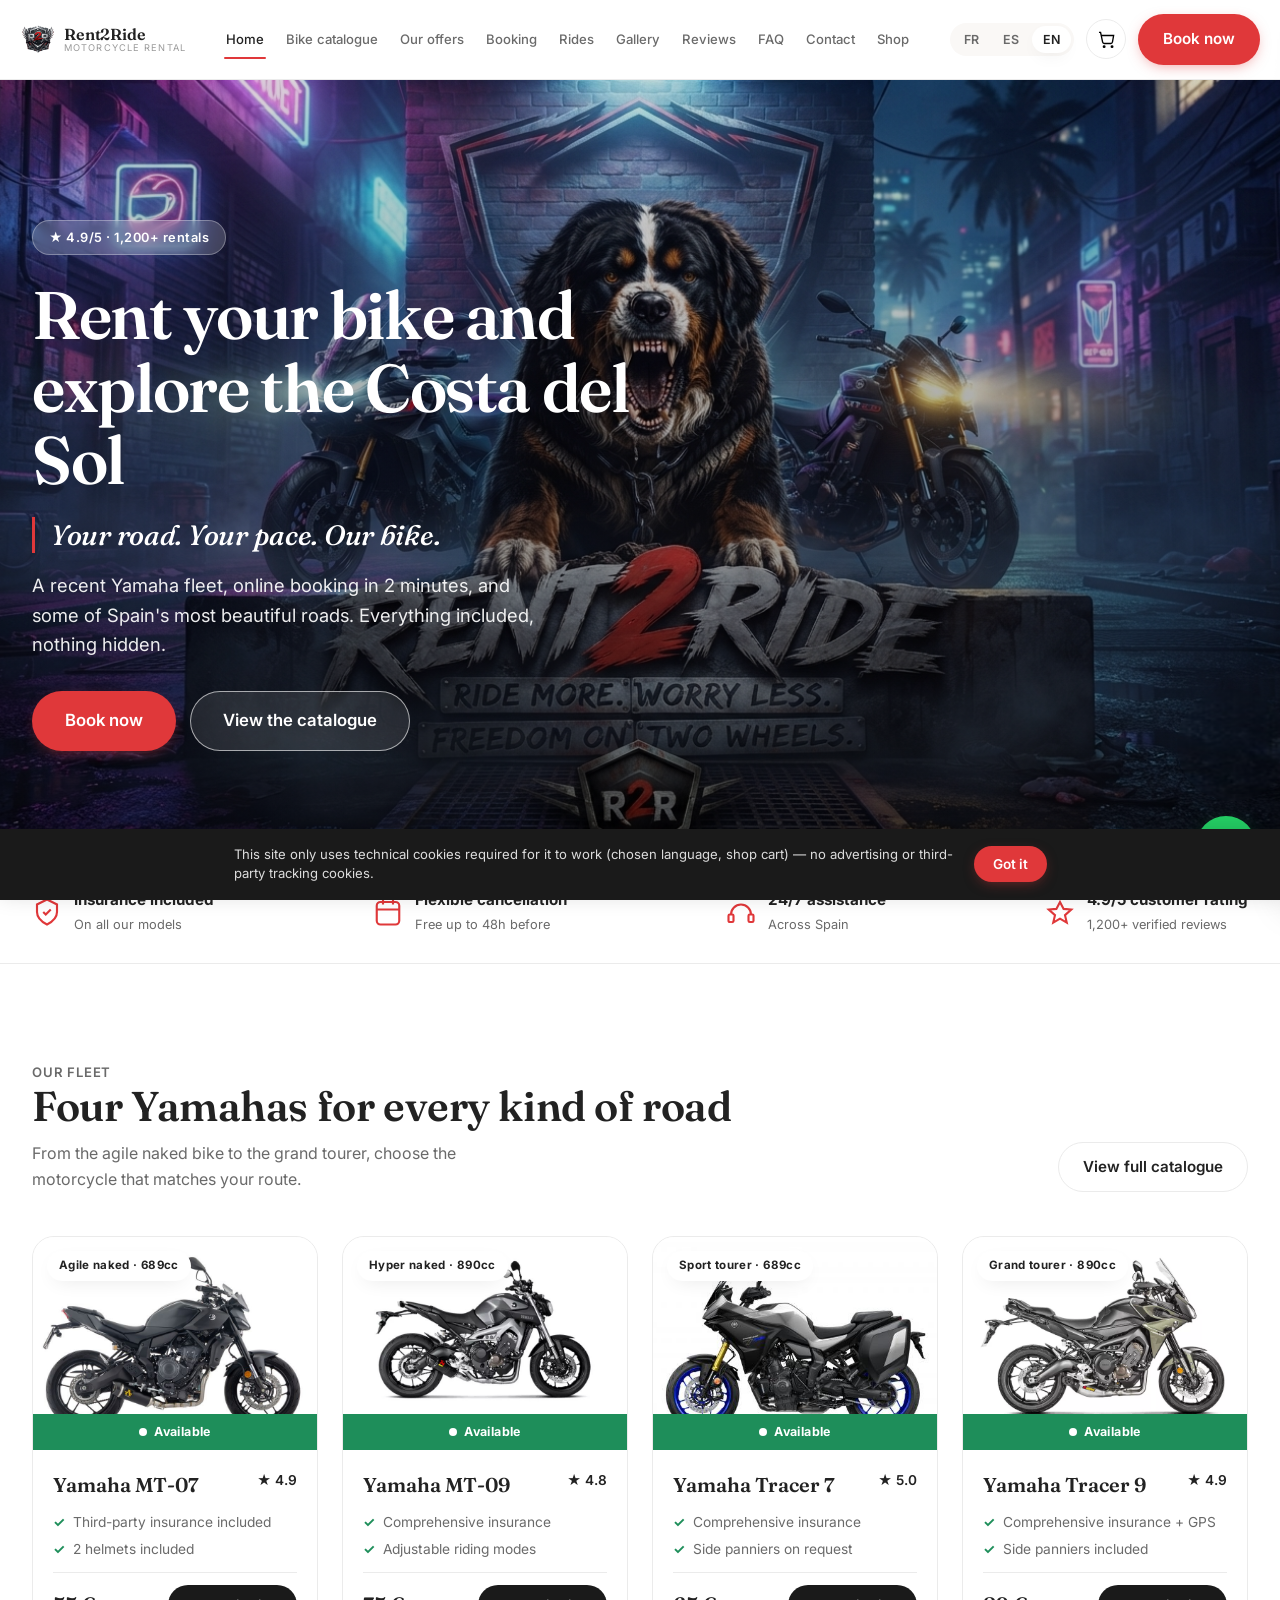
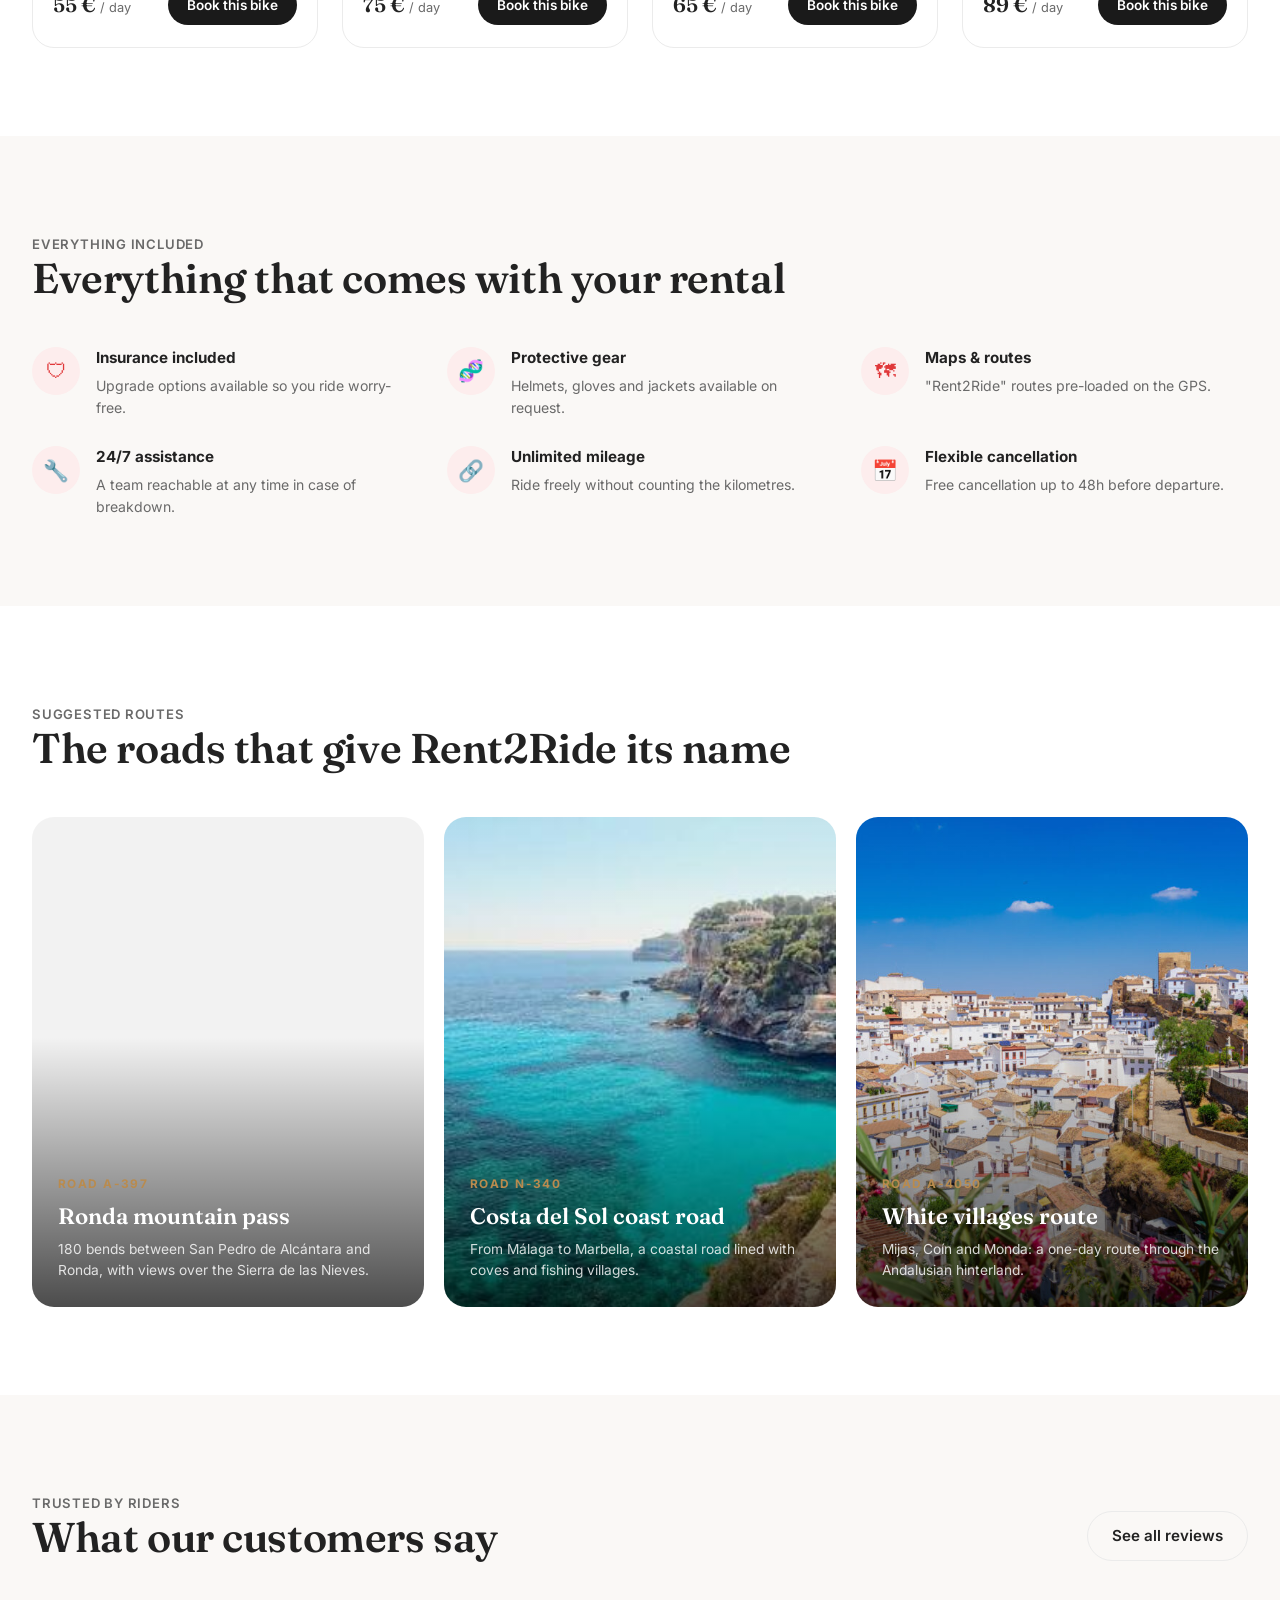
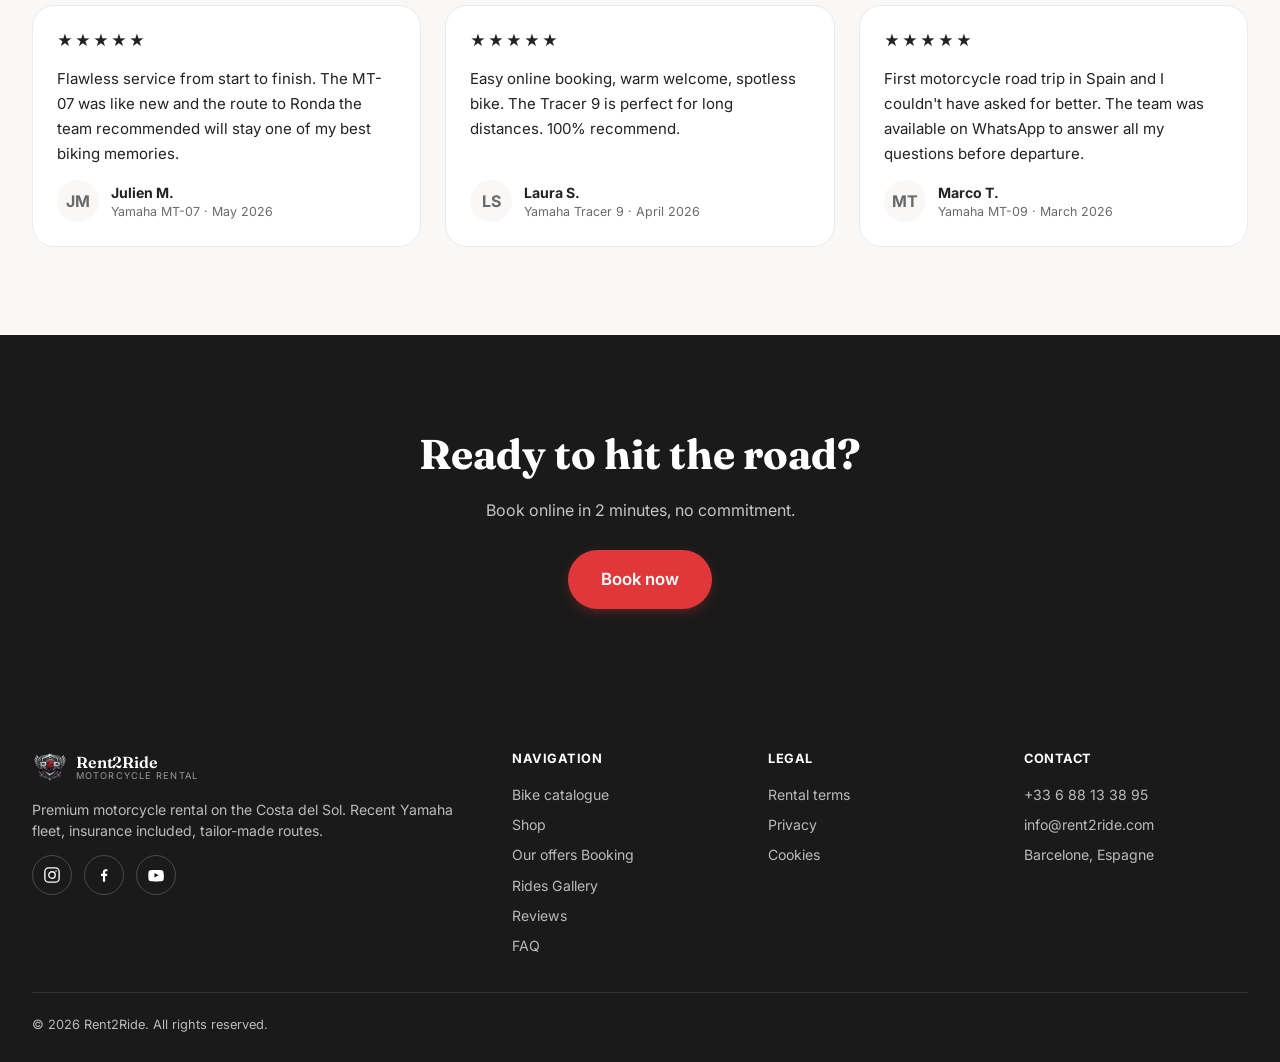
==== index.html @ b824c8f9 "maj" ====
<!DOCTYPE html>
<html lang="fr">
<head>
<meta charset="UTF-8">
<meta name="viewport" content="width=device-width, initial-scale=1.0">
<title data-i18n="title_home">Rent2Ride — Location de motos Costa del Sol</title>
<meta name="description" content="Location de motos premium sur la Costa del Sol. Yamaha MT-07, MT-09, Tracer 7, Tracer 9. Réservation en ligne, assurance incluse, assistance 24/7.">
<link rel="canonical" href="https://motion3d95.github.io/Rent2Ride/">
<meta property="og:title" content="Rent2Ride — Location de motos Costa del Sol">
<meta property="og:description" content="Location de motos premium sur la Costa del Sol. Yamaha MT-07, MT-09, Tracer 7, Tracer 9. Réservation en ligne, assurance incluse, assistance 24/7.">
<meta property="og:type" content="website">
<meta property="og:url" content="https://motion3d95.github.io/Rent2Ride/">
<meta property="og:image" content="https://motion3d95.github.io/Rent2Ride/images/route-coast.jpg">
<meta property="og:locale" content="fr_FR">
<meta name="twitter:card" content="summary_large_image">
<meta name="twitter:title" content="Rent2Ride — Location de motos Costa del Sol">
<meta name="twitter:description" content="Location de motos premium sur la Costa del Sol. Yamaha MT-07, MT-09, Tracer 7, Tracer 9. Réservation en ligne, assurance incluse, assistance 24/7.">
<meta name="twitter:image" content="https://motion3d95.github.io/Rent2Ride/images/route-coast.jpg">
<link rel="icon" type="image/png" href="./favicon.png">
<link rel="preconnect" href="https://fonts.googleapis.com">
<link rel="preconnect" href="https://fonts.gstatic.com" crossorigin>
<link href="https://fonts.googleapis.com/css2?family=Fraunces:ital,opsz,wght@0,9..144,400;0,9..144,600;1,9..144,500&family=Inter:wght@400;500;600;700&display=swap" rel="stylesheet">
<link rel="stylesheet" href="./css/base.css">
<link rel="stylesheet" href="./css/components.css">
<script type="application/ld+json">
{
  "@context": "https://schema.org",
  "@type": "MotorcycleRental",
  "name": "Rent2Ride",
  "description": "Location de motos premium sur la Costa del Sol. Yamaha MT-07, MT-09, Tracer 7, Tracer 9. Assurance incluse, kilométrage illimité, assistance 24/7.",
  "url": "https://motion3d95.github.io/Rent2Ride/",
  "telephone": "+33688133895",
  "email": "info@rent2ride.com",
  "address": {
    "@type": "PostalAddress",
    "addressLocality": "Barcelone",
    "addressCountry": "ES"
  },
  "priceRange": "89€ - 949€",
  "openingHours": "Mo-Su 09:00-19:00"
}
</script>
</head>
<body>

<!-- ================= HEADER ================= -->
<header class="site-header">
  <nav class="nav">
    <a href="index.html" class="logo">
      <span class="logo-mark"><img src="./images/logo-header.png" alt="Rent2Ride logo"></span>
      <span class="logo-text">
        <strong>Rent2Ride</strong>
        <span>Motorcycle Rental</span>
      </span>
    </a>
    <button class="burger" aria-label="Menu" aria-expanded="false">&#9776;</button>
    <div class="nav-links">
      <a href="index.html" class="active" data-i18n="nav_home">Accueil</a>
      <a href="catalogue.html" data-i18n="nav_fleet">Catalogue motos</a>
      <a href="offres.html" data-i18n="nav_packs">Nos offres</a>
      <a href="reservation.html" data-i18n="nav_booking">Réservation</a>
      <a href="balades.html" data-i18n="nav_rides">Balades</a>
      <a href="galerie.html" data-i18n="nav_gallery">Galerie</a>
      <a href="avis.html" data-i18n="nav_reviews">Avis clients</a>
      <a href="faq.html" data-i18n="nav_faq">FAQ</a>
      <a href="contact.html" data-i18n="nav_contact">Contact</a>
      <a href="boutique.html" data-i18n="nav_shop">Boutique</a>
      <a href="reservation.html#booking" class="btn btn-primary nav-cta" data-i18n="nav_book">Réserver</a>
    </div>
    <div class="nav-right">
      <div class="lang-switch">
        <button data-lang="fr">FR</button>
        <button data-lang="es">ES</button>
        <button data-lang="en">EN</button>
      </div>
      <button class="cart-toggle" aria-label="Panier" title="Panier">
        <svg viewBox="0 0 24 24" fill="none" stroke="currentColor" stroke-width="1.7"><circle cx="9" cy="21" r="1"/><circle cx="19" cy="21" r="1"/><path d="M2.5 3h2l2.6 12.4a2 2 0 0 0 2 1.6h8.4a2 2 0 0 0 2-1.6L21 7H6"/></svg>
        <span class="cart-badge">0</span>
      </button>
      <a href="reservation.html#booking" class="btn btn-primary" data-i18n="nav_book">Réserver</a>
    </div>
  </nav>
</header>

<!-- ================= HERO ================= -->
<!-- ================= HERO avec vidéo de fond ================= -->
<!-- VIDEO SLOT : uploadez votre fichier vidéo sur GitHub dans images/
     et renommez-le exactement : hero-video.mp4
     Format recommandé : MP4 (H.264), 1920x1080, durée 15-60s
     La vidéo tourne en boucle, sans son, automatiquement.
     Si la vidéo ne charge pas, la photo hero.jpg s'affiche à la place. -->
<section class="hero hero-video-section">
  <!-- Vidéo de fond -->
  <video class="hero-video-bg" autoplay muted loop playsinline poster="./images/hero.jpg">
    <source src="./images/hero-video.mp4" type="video/mp4">
    <!-- Fallback si le navigateur ne supporte pas la vidéo -->
  </video>
  <!-- Overlay sombre pour lisibilité du texte -->
  <div class="hero-video-overlay"></div>
  <!-- Contenu texte -->
  <div class="hero-content">
    <span class="hero-badge-pill" data-i18n="hero_pill">★ 4.9/5 · 1,200+ rentals</span>
    <h1 data-i18n="hero_title">Louez votre moto et explorez la Costa del Sol</h1>
    <p class="hero-slogan" data-i18n="hero_slogan">Votre route. Votre rythme. Notre moto.</p>
    <p data-i18n="hero_sub">Une flotte Yamaha récente, une réservation en ligne en 2 minutes, et des routes parmi les plus belles d'Espagne.</p>
    <div class="hero-ctas">
      <a href="reservation.html#booking" class="btn btn-primary btn-lg" data-i18n="hero_cta_book">Réserver maintenant</a>
      <a href="catalogue.html" class="btn btn-outline btn-lg" data-i18n="hero_cta_fleet">Voir le catalogue</a>
    </div>
  </div>
</section>

<!-- ================= TRUST STRIP ================= -->
<section class="trust-strip">
  <div class="container trust-grid">
    <div class="trust-item">
      <svg class="ico" viewBox="0 0 24 24" fill="none" stroke="currentColor" stroke-width="1.7"><path d="M12 2l8 4v6c0 5-4 8-8 10-4-2-8-5-8-10V6l8-4z"/><path d="M9 12l2 2 4-4"/></svg>
      <div><strong data-i18n="trust1_t">Assurance incluse</strong><span data-i18n="trust1_s">Sur tous nos modèles</span></div>
    </div>
    <div class="trust-item">
      <svg class="ico" viewBox="0 0 24 24" fill="none" stroke="currentColor" stroke-width="1.7"><rect x="3" y="4" width="18" height="18" rx="3"/><path d="M3 10h18M8 2v4M16 2v4"/></svg>
      <div><strong data-i18n="trust2_t">Annulation flexible</strong><span data-i18n="trust2_s">Gratuite jusqu'à 48h avant</span></div>
    </div>
    <div class="trust-item">
      <svg class="ico" viewBox="0 0 24 24" fill="none" stroke="currentColor" stroke-width="1.7"><path d="M4 14a8 8 0 0 1 16 0"/><rect x="2" y="14" width="4" height="6" rx="1"/><rect x="18" y="14" width="4" height="6" rx="1"/></svg>
      <div><strong data-i18n="trust3_t">Assistance 24/7</strong><span data-i18n="trust3_s">Sur toute l'Espagne</span></div>
    </div>
    <div class="trust-item">
      <svg class="ico" viewBox="0 0 24 24" fill="none" stroke="currentColor" stroke-width="1.7"><path d="M12 17.3l-5.4 3.2 1.4-6L3 10l6.1-.5L12 4l2.9 5.5 6.1.5-5 4.5 1.4 6z"/></svg>
      <div><strong data-i18n="trust4_t">Note clients 4,9/5</strong><span data-i18n="trust4_s">+1200 avis vérifiés</span></div>
    </div>
  </div>
</section>

<!-- ================= FLEET PREVIEW ================= -->
<section class="section">
  <div class="container">
    <div class="section-head">
      <div>
        <p class="eyebrow" data-i18n="fleet_eyebrow">NOTRE FLOTTE</p>
        <h2 data-i18n="fleet_title">Quatre Yamaha pour chaque type de route</h2>
        <p data-i18n="fleet_sub">De la naked agile à la routière grand tourisme, choisissez la moto adaptée à votre itinéraire.</p>
      </div>
      <a href="catalogue.html" class="btn btn-ghost" data-i18n="view_all_fleet">Voir tout le catalogue</a>
    </div>

    <div class="fleet-grid">

      <article class="bike-card" data-model="mt07">
        <div class="bike-photo" style="--bike-img:url('../images/mt07.jpg')">
          <span class="bike-badge" data-i18n="bike_mt07_tag">Naked agile · 689 cc</span>
          <span class="bike-availability is-available"></span>
        </div>
        <div class="bike-body">
          <div class="bike-top-row">
            <div><h3 class="bike-name" data-i18n="bike_mt07_name">Yamaha MT-07</h3></div>
            <span class="bike-rating"><span class="star">★</span> 4.9</span>
          </div>
          <ul class="bike-features">
            <li data-i18n="bike_mt07_f1">Assurance au tiers incluse</li>
            <li data-i18n="bike_mt07_f2">Casques (2) inclus</li>
          </ul>
          <div class="bike-price-row">
            <span class="bike-price">55 € <small data-i18n="per_day">/ jour</small></span>
            <a href="reservation.html?model=mt07#booking" class="btn btn-dark btn-sm" data-i18n="bike_cta">Réserver</a>
          </div>
        </div>
      </article>

      <article class="bike-card" data-model="mt09">
        <div class="bike-photo" style="--bike-img:url('../images/mt09.jpg')">
          <span class="bike-badge" data-i18n="bike_mt09_tag">Hyper naked · 890 cc</span>
          <span class="bike-availability is-available"></span>
        </div>
        <div class="bike-body">
          <div class="bike-top-row">
            <div><h3 class="bike-name" data-i18n="bike_mt09_name">Yamaha MT-09</h3></div>
            <span class="bike-rating"><span class="star">★</span> 4.8</span>
          </div>
          <ul class="bike-features">
            <li data-i18n="bike_mt09_f1">Assurance tous risques</li>
            <li data-i18n="bike_mt09_f2">Modes de conduite réglables</li>
          </ul>
          <div class="bike-price-row">
            <span class="bike-price">75 € <small data-i18n="per_day">/ jour</small></span>
            <a href="reservation.html?model=mt09#booking" class="btn btn-dark btn-sm" data-i18n="bike_cta">Réserver</a>
          </div>
        </div>
      </article>

      <article class="bike-card" data-model="tracer7">
        <div class="bike-photo" style="--bike-img:url('../images/tracer7.jpg')">
          <span class="bike-badge" data-i18n="bike_tracer7_tag">Routière sport · 689 cc</span>
          <span class="bike-availability is-available"></span>
        </div>
        <div class="bike-body">
          <div class="bike-top-row">
            <div><h3 class="bike-name" data-i18n="bike_tracer7_name">Yamaha Tracer 7</h3></div>
            <span class="bike-rating"><span class="star">★</span> 5.0</span>
          </div>
          <ul class="bike-features">
            <li data-i18n="bike_tracer7_f1">Assurance tous risques</li>
            <li data-i18n="bike_tracer7_f2">Valises latérales sur demande</li>
          </ul>
          <div class="bike-price-row">
            <span class="bike-price">65 € <small data-i18n="per_day">/ jour</small></span>
            <a href="reservation.html?model=tracer7#booking" class="btn btn-dark btn-sm" data-i18n="bike_cta">Réserver</a>
          </div>
        </div>
      </article>

      <article class="bike-card" data-model="tracer9">
        <div class="bike-photo" style="--bike-img:url('../images/tracer9.jpg')">
          <span class="bike-badge" data-i18n="bike_tracer9_tag">Grand tourisme · 890 cc</span>
          <span class="bike-availability is-unavailable"></span>
        </div>
        <div class="bike-body">
          <div class="bike-top-row">
            <div><h3 class="bike-name" data-i18n="bike_tracer9_name">Yamaha Tracer 9</h3></div>
            <span class="bike-rating"><span class="star">★</span> 4.9</span>
          </div>
          <ul class="bike-features">
            <li data-i18n="bike_tracer9_f1">Assurance tous risques + GPS</li>
            <li data-i18n="bike_tracer9_f2">Valises latérales incluses</li>
          </ul>
          <div class="bike-price-row">
            <span class="bike-price">89 € <small data-i18n="per_day">/ jour</small></span>
            <a href="reservation.html?model=tracer9#booking" class="btn btn-dark btn-sm" data-i18n="bike_cta">Réserver</a>
          </div>
        </div>
      </article>

    </div>
  </div>
</section>

<!-- ================= INCLUDED ================= -->
<section class="section section--cream">
  <div class="container">
    <div class="section-head">
      <div>
        <p class="eyebrow" data-i18n="included_eyebrow">TOUT EST INCLUS</p>
        <h2 data-i18n="included_title">Tout ce qui vient avec votre location</h2>
      </div>
    </div>
    <div class="included-grid">
      <div class="included-item">
        <div class="included-icon">&#128737;</div>
        <div><h4 data-i18n="inc1_t">Assurance incluse</h4><p data-i18n="inc1_p">Options d'extension disponibles.</p></div>
      </div>
      <div class="included-item">
        <div class="included-icon">&#129516;</div>
        <div><h4 data-i18n="inc2_t">Équipement de protection</h4><p data-i18n="inc2_p">Casques, gants et vestes.</p></div>
      </div>
      <div class="included-item">
        <div class="included-icon">&#128506;</div>
        <div><h4 data-i18n="inc3_t">Cartes et itinéraires</h4><p data-i18n="inc3_p">Itinéraires intégrés au GPS.</p></div>
      </div>
      <div class="included-item">
        <div class="included-icon">&#128295;</div>
        <div><h4 data-i18n="inc4_t">Assistance 24/7</h4><p data-i18n="inc4_p">Équipe joignable à tout moment.</p></div>
      </div>
      <div class="included-item">
        <div class="included-icon">&#128279;</div>
        <div><h4 data-i18n="inc5_t">Kilométrage illimité</h4><p data-i18n="inc5_p">Roulez sans compter.</p></div>
      </div>
      <div class="included-item">
        <div class="included-icon">&#128197;</div>
        <div><h4 data-i18n="inc6_t">Annulation flexible</h4><p data-i18n="inc6_p">Jusqu'à 48h avant le départ.</p></div>
      </div>
    </div>
  </div>
</section>

<!-- ================= ROUTES ================= -->
<section class="section">
  <div class="container">
    <div class="section-head">
      <div>
        <p class="eyebrow" data-i18n="routes_eyebrow">ITINÉRAIRES SUGGÉRÉS</p>
        <h2 data-i18n="routes_title">Les routes qui donnent leur nom à Rent2Ride</h2>
      </div>
    </div>
    <div class="routes-band">
      <div class="route-card" style="--route-img:url('../images/route-ronda.jpg')">
        <p class="km" data-i18n="route1_km">ROUTE A-397</p>
        <h3 data-i18n="route1_t">Col de la Ronda</h3>
        <p data-i18n="route1_p">180 virages entre San Pedro de Alcántara et Ronda.</p>
      </div>
      <div class="route-card" style="--route-img:url('../images/route-coast.jpg')">
        <p class="km" data-i18n="route2_km">ROUTE N-340</p>
        <h3 data-i18n="route2_t">Corniche de la Costa del Sol</h3>
        <p data-i18n="route2_p">De Malaga à Marbella, une route côtière.</p>
      </div>
      <div class="route-card" style="--route-img:url('../images/route-villages.jpg')">
        <p class="km" data-i18n="route3_km">ROUTE A-4050</p>
        <h3 data-i18n="route3_t">Villages blancs</h3>
        <p data-i18n="route3_p">Mijas, Coín et Monda en une journée.</p>
      </div>
    </div>
  </div>
</section>

<!-- ================= REVIEWS PREVIEW ================= -->
<section class="section section--cream">
  <div class="container">
    <div class="section-head">
      <div>
        <p class="eyebrow" data-i18n="reviews_eyebrow">ILS NOUS FONT CONFIANCE</p>
        <h2 data-i18n="reviews_title">Ce que disent nos clients</h2>
      </div>
      <a href="avis.html" class="btn btn-ghost" data-i18n="reviews_cta">Voir tous les avis</a>
    </div>
    <div class="reviews-grid">
      <div class="review-card">
        <div class="review-stars">★★★★★</div>
        <p class="review-text" data-i18n="review1_text">Service impeccable du début à la fin.</p>
        <div class="review-author">
          <div class="review-avatar">JM</div>
          <div>
            <div class="review-name" data-i18n="review1_name">Julien M.</div>
            <div class="review-meta" data-i18n="review1_meta">Yamaha MT-07 · Mai 2026</div>
          </div>
        </div>
      </div>
      <div class="review-card">
        <div class="review-stars">★★★★★</div>
        <p class="review-text" data-i18n="review2_text">Réservation simple en ligne, accueil chaleureux.</p>
        <div class="review-author">
          <div class="review-avatar">LS</div>
          <div>
            <div class="review-name" data-i18n="review2_name">Laura S.</div>
            <div class="review-meta" data-i18n="review2_meta">Yamaha Tracer 9 · Avril 2026</div>
          </div>
        </div>
      </div>
      <div class="review-card">
        <div class="review-stars">★★★★★</div>
        <p class="review-text" data-i18n="review3_text">Premier road trip à moto en Espagne, parfait.</p>
        <div class="review-author">
          <div class="review-avatar">MT</div>
          <div>
            <div class="review-name" data-i18n="review3_name">Marco T.</div>
            <div class="review-meta" data-i18n="review3_meta">Yamaha MT-09 · Mars 2026</div>
          </div>
        </div>
      </div>
    </div>
  </div>
</section>

<!-- ================= CTA BAND ================= -->
<section class="section section--dark text-center">
  <div class="container-narrow">
    <h2 style="font-family:var(--f-display); font-size:clamp(1.8rem,4vw,2.6rem); margin:0 0 12px;" data-i18n="cta_band_title">Prêt à prendre la route ?</h2>
    <p style="color:rgba(255,255,255,.75); margin:0 0 28px;" data-i18n="cta_band_sub">Réservez en ligne en 2 minutes, sans engagement.</p>
    <a href="reservation.html#booking" class="btn btn-primary btn-lg" data-i18n="cta_band_btn">Réserver maintenant</a>
  </div>
</section>

<!-- ================= FOOTER ================= -->
<footer class="site-footer">
  <div class="container">
    <div class="footer-grid">
      <div>
        <div class="logo" style="margin-bottom:14px;">
          <span class="logo-mark"><img src="./images/logo-header.png" alt="Rent2Ride logo"></span>
          <span class="logo-text"><strong style="color:#fff;">Rent2Ride</strong><span>Motorcycle Rental</span></span>
        </div>
        <p data-i18n="footer_about">Location de motos premium sur la Costa del Sol.</p>
        <div class="social-row">
          <a href="#" aria-label="Instagram" class="social-icon">
            <svg viewBox="0 0 24 24" fill="none" stroke="currentColor" stroke-width="1.8"><rect x="2.5" y="2.5" width="19" height="19" rx="5"/><circle cx="12" cy="12" r="4.3"/><circle cx="17.4" cy="6.6" r="1.1" fill="currentColor" stroke="none"/></svg>
          </a>
          <a href="#" aria-label="Facebook" class="social-icon">
            <svg viewBox="0 0 24 24" fill="currentColor"><path d="M13.5 21v-7.6h2.55l.38-2.96h-2.93V8.56c0-.86.24-1.44 1.47-1.44h1.57V4.47C16.2 4.4 15.3 4.32 14.25 4.32c-2.2 0-3.7 1.34-3.7 3.8v2.32H8v2.96h2.55V21h2.95Z"/></svg>
          </a>
          <a href="#" aria-label="YouTube" class="social-icon">
            <svg viewBox="0 0 24 24" fill="currentColor"><path d="M22 8.6s-.2-1.5-.83-2.15c-.8-.85-1.68-.85-2.1-.9C16.1 5.3 12 5.3 12 5.3h-.02s-4.1 0-7.07.25c-.42.05-1.3.05-2.1.9C2.2 7.1 2 8.6 2 8.6S1.8 10.36 1.8 12.13v1.65C1.8 15.55 2 17.3 2 17.3s.2 1.5.83 2.15c.8.85 1.85.82 2.32.91 1.68.16 7.15.25 7.15.25s4.1-.01 7.07-.26c.42-.05 1.3-.05 2.1-.9.63-.65.83-2.15.83-2.15s.2-1.76.2-3.52v-1.65C22 10.36 22 8.6 22 8.6ZM9.95 15.3V9.4l5.6 2.96-5.6 2.94Z"/></svg>
          </a>
        </div>
      </div>
      <div>
        <h5 data-i18n="footer_nav_h">Navigation</h5>
        <ul>
          <li><a href="catalogue.html" data-i18n="nav_fleet">Catalogue motos</a></li>
          <li><a href="boutique.html" data-i18n="nav_shop">Boutique</a></li>
          <li><a href="offres.html" data-i18n="nav_packs">Nos offres</a>
      <a href="reservation.html" data-i18n="nav_booking">Réservation</a></li>
          <li><a href="balades.html" data-i18n="nav_rides">Balades</a>
      <a href="galerie.html" data-i18n="nav_gallery">Galerie</a></li>
          <li><a href="avis.html" data-i18n="nav_reviews">Avis clients</a></li>
          <li><a href="faq.html" data-i18n="nav_faq">FAQ</a></li>
        </ul>
      </div>
      <div>
        <h5 data-i18n="footer_legal_h">Informations légales</h5>
        <ul>
          <li><a href="conditions.html" data-i18n="footer_legal_terms">Conditions de location</a></li>
          <li><a href="confidentialite.html" data-i18n="footer_legal_privacy">Confidentialité</a></li>
          <li><a href="confidentialite.html#cookies" data-i18n="footer_legal_cookies">Cookies</a></li>
        </ul>
      </div>
      <div>
        <h5 data-i18n="footer_contact_h">Contact</h5>
        <ul>
          <li>+33 6 88 13 38 95</li>
          <li>info@rent2ride.com</li>
          <li>Barcelone, Espagne</li>
        </ul>
      </div>
    </div>
    <div class="footer-bottom">
      <span>&copy; 2026 Rent2Ride. <span data-i18n="footer_rights">Tous droits réservés.</span></span>
    </div>
  </div>
</footer>

<!-- ================= WHATSAPP WIDGET ================= -->
<div class="whatsapp-fab">
  <div class="whatsapp-panel" id="whatsappPanel">
    <div class="whatsapp-panel-head">
      <div class="avatar"><img src="./images/logo-header.png" alt=""></div>
      <div>
        <strong data-i18n="wa_name">Rent2Ride</strong>
        <span data-i18n="wa_status">Répond généralement en quelques minutes</span>
      </div>
    </div>
    <div class="whatsapp-panel-body">
      <div class="whatsapp-msg" data-i18n="wa_message">👋 Bonjour ! Une question ?</div>
    </div>
    <div class="whatsapp-panel-foot">
      <a id="whatsappLink" href="#" target="_blank" rel="noopener" class="btn btn-block" style="background:#25D366; color:#fff;" data-i18n="wa_cta">Démarrer la discussion</a>
    </div>
  </div>
  <button class="whatsapp-bubble" id="whatsappBubble" aria-label="WhatsApp">
    <svg viewBox="0 0 24 24" fill="currentColor"><path d="M12.04 2C6.58 2 2.13 6.45 2.13 11.91c0 1.75.46 3.39 1.26 4.81L2 22l5.42-1.36c1.36.74 2.92 1.16 4.621.16h.01c5.46 0 9.91-4.45 9.91-9.91C21.96 6.45 17.5 2 12.04 2zm0 18.06h-.01c-1.5 0-2.97-.4-4.25-1.16l-.3-.18-3.16.79.84-3.08-.2-.32a8.07 8.07 0 0 1-1.24-4.3c0-4.49 3.65-8.14 8.14-8.14 2.17 0 4.21.85 5.75 2.39a8.07 8.07 0 0 1 2.38 5.75c0 4.49-3.65 8.14-8.14 8.14zm4.47-6.1c-.25-.12-1.45-.72-1.68-.8-.22-.08-.39-.12-.55.12-.16.25-.63.8-.77.96-.14.16-.28.18-.53.06-.25-.12-1.05-.39-2-1.23-.74-.66-1.24-1.47-1.39-1.72-.14-.25-.02-.38.11-.51.11-.11.25-.28.37-.42.12-.14.16-.25.25-.41.08-.16.04-.31-.02-.43-.06-.12-.55-1.32-.75-1.81-.2-.48-.4-.41-.55-.42h-.47c-.16 0-.43.06-.65.31-.22.25-.86.84-.86 2.04 0 1.2.88 2.37 1 2.53.12.16 1.73 2.64 4.19 3.7.58.25 1.04.4 1.4.51.59.19 1.12.16 1.55.1.47-.07 1.45-.59 1.65-1.16.2-.57.2-1.06.14-1.16-.06-.1-.22-.16-.47-.28z"/></svg>
  </button>
</div>


<!-- ================= CART OVERLAY + DRAWER ================= -->
<div class="cart-overlay" id="cartOverlay"></div>
<aside class="cart-drawer" id="cartDrawer">

  <div class="cart-view" id="cartView">
    <div class="cart-drawer-head">
      <h3 data-i18n="cart_title">Votre panier</h3>
      <button class="cart-drawer-close" id="cartClose" aria-label="Fermer">&times;</button>
    </div>

    <div class="cart-empty" id="cartEmpty">
      <span style="font-size:2rem;">🛍️</span>
      <p data-i18n="cart_empty">Votre panier est vide.</p>
      <a href="boutique.html" class="btn btn-outline" data-i18n="cart_empty_cta">Voir la boutique</a>
    </div>

    <div class="cart-items" id="cartItems"></div>

    <div class="cart-drawer-footer" id="cartFooter" style="display:none;">
      <div class="cart-total-row">
        <span data-i18n="cart_subtotal">Sous-total</span>
        <span id="cartTotal">0,00 €</span>
      </div>
      <p class="cart-shipping-note" data-i18n="cart_shipping_note">Frais de livraison calculés à la confirmation.</p>
      <button class="btn btn-primary btn-block" id="cartCheckoutBtn" data-i18n="cart_checkout">Passer la commande</button>
    </div>
  </div>

  <div class="checkout-view" id="checkoutView" style="display:none;">
    <div class="cart-drawer-head">
      <h3 data-i18n="checkout_title">Finaliser la commande</h3>
      <button class="cart-drawer-close" id="cartClose2" aria-label="Fermer" onclick="closeCartDrawer()">&times;</button>
    </div>
    <div class="checkout-form">
      <p class="checkout-payment-note" data-i18n="checkout_payment_note">Le paiement en ligne sécurisé arrive bientôt. Pour l'instant, on confirme votre commande et le règlement ensemble.</p>
      <div class="checkout-error" id="checkoutError" data-i18n="checkout_required">Merci de renseigner au moins votre nom et un moyen de vous contacter (e-mail ou téléphone).</div>
      <label><span data-i18n="checkout_name">Nom complet</span>
        <input type="text" id="checkoutName" autocomplete="name" placeholder="Jean Dupont">
      </label>
      <label><span data-i18n="checkout_email">E-mail</span>
        <input type="email" id="checkoutEmail" autocomplete="email" placeholder="jean.dupont@email.com">
      </label>
      <label><span data-i18n="checkout_phone">Téléphone</span>
        <input type="tel" id="checkoutPhone" autocomplete="tel" placeholder="+33 6 12 34 56 78">
      </label>
      <label><span data-i18n="checkout_address">Adresse de livraison</span>
        <input type="text" id="checkoutAddress" autocomplete="street-address" placeholder="12 rue de la Paix, 75002 Paris">
      </label>
      <label><span data-i18n="checkout_note">Note (optionnel)</span>
        <textarea id="checkoutNote" data-i18n-placeholder="checkout_note_ph" placeholder="Précisions sur votre commande…"></textarea>
      </label>
    </div>
    <div class="checkout-actions">
      <button class="checkout-back" id="checkoutBackBtn" data-i18n="checkout_back_cart">Retour au panier</button>
      <button class="btn btn-primary btn-block" id="checkoutSendBtn" data-i18n="checkout_send_both">Envoyer ma commande</button>
    </div>
  </div>

</aside>

<!-- ================= COOKIE BANNER ================= -->
<div class="cookie-banner" id="cookieBanner" style="display:none;">
  <p data-i18n="cookie_text">Ce site utilise uniquement des cookies techniques nécessaires à son fonctionnement (langue choisie, panier boutique) — aucun cookie publicitaire ni traceur tiers. <a href="confidentialite.html#cookies">En savoir plus</a></p>
  <button id="cookieAccept" class="btn btn-primary btn-sm" data-i18n="cookie_accept">J'ai compris</button>
</div>

<script src="./js/i18n.js"></script>
<script src="./js/main.js"></script>
</body>
</html>
---- css/base.css ----
/* =========================================================
   RENT2RIDE — PREMIUM EDITION
   style.css — Part 1: Design tokens, reset, base, header
   ---------------------------------------------------------
   DESIGN TOKENS (edit these to re-theme the whole site)
   ========================================================= */
:root{
  /* Colors — Airbnb-inspired: clean white/cream base, one vivid accent */
  --c-bg:          #FFFFFF;   /* page background */
  --c-bg-cream:    #FAF8F6;   /* alternating section background */
  --c-card:        #FFFFFF;   /* card background */
  --c-border:      #EBEBEB;   /* hairline borders */
  --c-ink:         #222222;   /* primary text */
  --c-ink-soft:    #6A6A6A;   /* secondary/muted text */
  --c-ink-faint:   #9A9A9A;   /* tertiary text, placeholders */

  --c-accent:      #E0383A;   /* primary accent — vivid coral-red */
  --c-accent-dark: #C32A2C;   /* accent hover/active */
  --c-accent-soft: #FDEDED;   /* accent tint background (badges, highlights) */

  --c-gold:        #B98B4E;   /* secondary accent — used sparingly (ratings, premium badges) */
  --c-success:     #1E8E5A;   /* confirmations, included-features check */
  --c-success-soft:#E9F6EF;

  --c-dark:        #1A1A1A;   /* footer, dark sections */
  --c-dark-soft:   #2B2B2B;

  /* Type */
  --f-display: 'Fraunces', Georgia, serif;       /* headlines — warm serif, premium feel */
  --f-body:    'Inter', -apple-system, 'Segoe UI', sans-serif; /* everything else */

  /* Scale */
  --radius-sm: 8px;
  --radius-md: 14px;
  --radius-lg: 22px;
  --radius-pill: 999px;

  --shadow-card:    0 6px 20px -8px rgba(0,0,0,.12);
  --shadow-card-hover: 0 16px 40px -12px rgba(0,0,0,.18);
  --shadow-popover: 0 12px 36px -8px rgba(0,0,0,.22);

  --container: 1280px;
  --container-narrow: 920px;
}

*{ box-sizing:border-box; }
html{ scroll-behavior:smooth; max-width:100%; overflow-x:hidden; }
body{
  margin:0;
  font-family:var(--f-body);
  color:var(--c-ink);
  background:var(--c-bg);
  -webkit-font-smoothing:antialiased;
  line-height:1.5;
}
img{ max-width:100%; display:block; }
a{ color:inherit; text-decoration:none; }
button{ font-family:inherit; }
.container{ max-width:var(--container); margin:0 auto; padding:0 32px; }
.container-narrow{ max-width:var(--container-narrow); margin:0 auto; padding:0 32px; }

@media (max-width:640px){
  .container, .container-narrow{ padding:0 20px; }
}

@media (prefers-reduced-motion: reduce){
  *{ animation-duration:.001ms !important; transition-duration:.001ms !important; scroll-behavior:auto !important; }
}

:focus-visible{ outline:2px solid var(--c-accent); outline-offset:2px; border-radius:4px; }

/* =========================================================
   BUTTONS
   ========================================================= */
.btn{
  display:inline-flex; align-items:center; justify-content:center; gap:8px;
  font-family:var(--f-body); font-weight:600; font-size:.95rem;
  padding:13px 24px;
  border-radius:var(--radius-pill);
  border:1px solid transparent;
  cursor:pointer;
  transition:transform .15s ease, box-shadow .15s ease, background .2s, color .2s, border-color .2s;
  white-space:nowrap;
}
.btn:active{ transform:scale(.98); }
.btn-primary{
  background:var(--c-accent); color:#fff;
  box-shadow:0 4px 14px -4px rgba(224,56,58,.5);
}
.btn-primary:hover{ background:var(--c-accent-dark); }
.btn-outline{
  background:#fff; color:var(--c-ink); border-color:var(--c-ink);
}
.btn-outline:hover{ background:var(--c-ink); color:#fff; }
.btn-ghost{
  background:transparent; color:var(--c-ink); border-color:var(--c-border);
}
.btn-ghost:hover{ border-color:var(--c-ink); }
.btn-dark{ background:var(--c-dark); color:#fff; }
.btn-dark:hover{ background:var(--c-dark-soft); }
.btn-sm{ padding:9px 18px; font-size:.85rem; }
.btn-lg{ padding:16px 32px; font-size:1.05rem; }
.btn-block{ width:100%; }
.btn[disabled]{ opacity:.5; cursor:not-allowed; }

/* =========================================================
   HEADER / NAV
   ========================================================= */
.site-header{
  position:sticky; top:0; z-index:100;
  background:rgba(255,255,255,.92);
  backdrop-filter:blur(10px);
  border-bottom:1px solid var(--c-border);
}
.nav{
  display:flex; align-items:center; justify-content:space-between;
  padding:14px 20px;
  max-width:var(--container); margin:0 auto;
  gap:12px;
}
.logo{
  display:flex; align-items:center; gap:8px;
  white-space:nowrap; flex-shrink:0;
}
.logo-mark{
  width:36px; height:36px; border-radius:50%;
  overflow:hidden; flex-shrink:0;
  display:flex; align-items:center; justify-content:center;
}
.logo-mark img{ width:100%; height:100%; object-fit:cover; }
.logo-text{ display:flex; flex-direction:column; line-height:1.05; }
.logo-text strong{
  font-family:var(--f-display); font-size:1rem; font-weight:600; letter-spacing:-.01em;
}
.logo-text span{ font-size:.58rem; color:var(--c-ink-faint); letter-spacing:.12em; text-transform:uppercase; }

.nav-links{
  display:flex; align-items:center; gap:18px;
  font-size:.82rem; font-weight:500;
  flex-wrap:nowrap;
  flex:1; justify-content:center;
}
.nav-links a{
  position:relative; padding:6px 2px; color:var(--c-ink-soft);
  transition:color .2s;
}
.nav-links a:hover, .nav-links a.active{ color:var(--c-ink); }
.nav-links a.active::after{
  content:""; position:absolute; left:0; right:0; bottom:-4px; height:2px;
  background:var(--c-accent); border-radius:2px;
}
.nav-links .nav-cta{ display:none; }

.nav-right{ display:flex; align-items:center; gap:12px; }

.lang-switch{
  display:flex; gap:2px;
  background:var(--c-bg-cream); border-radius:var(--radius-pill); padding:3px;
}
.lang-switch button{
  background:transparent; border:0;
  color:var(--c-ink-soft); font-size:.78rem; font-weight:600;
  padding:6px 11px; border-radius:var(--radius-pill); cursor:pointer;
  transition:all .15s;
}
.lang-switch button:hover{ color:var(--c-ink); }
.lang-switch button.active{ background:#fff; color:var(--c-ink); box-shadow:var(--shadow-card); }

.burger{
  display:none; background:none; border:0; color:var(--c-ink);
  font-size:1.5rem; cursor:pointer; line-height:1;
}

@media (max-width:1100px){
  .nav-links{
    display:none;
    position:absolute; top:100%; left:0; right:0;
    background:#fff;
    flex-direction:column; align-items:flex-start;
    padding:20px 24px 28px; gap:18px;
    border-top:1px solid var(--c-border);
    box-shadow:var(--shadow-popover);
  }
  .nav-links.open{ display:flex; }
  .burger{ display:block; }
  .nav-right .btn-primary{ display:none; }
  .nav-links .nav-cta{ display:block; margin-top:6px; }
}
@media (max-width:420px){
  .nav{ padding:14px 16px; gap:8px; }
  .logo-text strong{ font-size:1rem; }
  .logo-text span{ font-size:.56rem; }
  .lang-switch button{ padding:5px 8px; font-size:.72rem; }
}

/* =========================================================
   AJUSTEMENTS MOBILE / TABLETTE — confort de lecture et de saisie
   ========================================================= */
@media (max-width:640px){
  /* Empêche le zoom automatique iOS Safari quand on touche un champ
     (déclenché par tout champ dont la police fait moins de 16px) */
  .field select, .field input, .field textarea,
  .checkout-form input, .checkout-form textarea{
    font-size:16px;
  }
  /* Cibles tactiles un peu plus généreuses sur petit écran */
  .qty-btn{ width:30px; height:30px; }
  .lang-switch button{ padding:7px 10px; }
}
---- css/components.css ----
/* =========================================================
   RENT2RIDE — PREMIUM EDITION
   components.css — sections, cards, hero, calendar, forms,
   reviews, FAQ, gallery, WhatsApp widget, footer
   ========================================================= */

/* =========================================================
   SECTION HEADERS / LAYOUT
   ========================================================= */
.section{ padding:88px 0; }
.section--tight{ padding:56px 0; }
.section--cream{ background:var(--c-bg-cream); }
.section--dark{ background:var(--c-dark); color:#fff; }

.section-head{
  display:flex; justify-content:space-between; align-items:flex-end;
  gap:32px; margin-bottom:44px; flex-wrap:wrap;
}
.eyebrow{
  font-size:.82rem; font-weight:600; letter-spacing:.06em; text-transform:uppercase;
  color:var(--c-accent); margin:0 0 10px;
}
.section--dark .eyebrow{ color:var(--c-gold); }
.section-head h2{
  font-family:var(--f-display); font-weight:600;
  font-size:clamp(1.9rem, 3.6vw, 2.6rem);
  margin:0; line-height:1.15; letter-spacing:-.01em;
}
.section-head p{ max-width:480px; color:var(--c-ink-soft); line-height:1.6; margin:10px 0 0; }
.section--dark .section-head p{ color:rgba(255,255,255,.7); }
.section-head-center{ text-align:center; }
.section-head-center .section-head-inner{ max-width:640px; margin:0 auto; }
.section-head-center p{ margin:10px auto 0; }

@media (max-width:640px){
  .section{ padding:56px 0; }
}

/* =========================================================
   HERO (homepage)
   ========================================================= */
.hero{
  position:relative;
  min-height:86vh;
  display:flex; align-items:center;
  overflow:hidden;
  background:
    linear-gradient(180deg, rgba(0,0,0,.05) 0%, rgba(0,0,0,.45) 100%),
    var(--hero-img, linear-gradient(135deg,#3a4750 0%, #8a5a3c 45%, #E0383A 75%, #f0b25f 100%));
  background-size:cover; background-position:center;
  color:#fff;
}

/* ---- Vidéo de fond ---- */
.hero-video-section{
  /* Supprime le fond image — la vidéo prend le relais */
  background:none;
  background-color:#111;
}
.hero-video-bg{
  position:absolute; inset:0;
  width:100%; height:100%;
  object-fit:cover; object-position:center;
  z-index:0;
}
.hero-video-overlay{
  position:absolute; inset:0; z-index:1;
  background:linear-gradient(
    180deg,
    rgba(0,0,0,.15) 0%,
    rgba(0,0,0,.55) 100%
  );
}
/* Sur mobile : réduire l'overlay un peu moins sombre pour économiser la batterie */
@media (max-width:640px){
  .hero-video-overlay{ background:linear-gradient(180deg, rgba(0,0,0,.25) 0%, rgba(0,0,0,.6) 100%); }
}
/* Respect du préférence "réduire les animations" : on affiche la photo poster à la place */
@media (prefers-reduced-motion: reduce){
  .hero-video-bg{ display:none; }
  .hero-video-section{ background:url('./images/hero.jpg') center/cover no-repeat; }
}

.hero-content{
  position:relative; z-index:2;
  max-width:680px; padding:140px 32px 110px;
}
/* ---- Hero layout : texte gauche / grand logo droite ---- */
.hero-split{
  display:grid;
  grid-template-columns:1fr 1fr;
  gap:40px;
  align-items:center;
  padding:140px 32px 110px;
  max-width:1280px;
  margin:0 auto;
}
.hero-left{
  display:flex; flex-direction:column; gap:20px;
}
.hero-right{
  display:flex; align-items:center; justify-content:flex-end;
}
.hero-logo-big{
  width:100%;
  max-width:520px;
  height:auto;
  filter:drop-shadow(0 8px 32px rgba(0,0,0,.5));
  animation:float 4s ease-in-out infinite;
}
@keyframes float{
  0%, 100%{ transform:translateY(0); }
  50%{ transform:translateY(-12px); }
}
@media (max-width:900px){
  .hero-split{
    grid-template-columns:1fr;
    padding:100px 24px 60px;
  }
  .hero-right{
    justify-content:center;
    order:-1;
  }
  .hero-logo-big{ max-width:300px; }
}

.hero-badge-pill{
  display:inline-flex; align-items:center; gap:8px;
  background:rgba(255,255,255,.18); backdrop-filter:blur(6px);
  border:1px solid rgba(255,255,255,.3);
  padding:7px 16px; border-radius:var(--radius-pill);
  font-size:.8rem; font-weight:600; letter-spacing:.04em;
  margin-bottom:24px;
}
.hero h1{
  font-family:var(--f-display); font-weight:600;
  font-size:clamp(2.6rem, 5.8vw, 4.2rem);
  line-height:1.08; letter-spacing:-.02em;
  margin:0 0 20px;
}
.hero p{
  font-size:1.15rem; line-height:1.6; color:rgba(255,255,255,.92);
  max-width:520px; margin:0 0 32px;
}
/* Slogan — larger, italic, with a subtle left accent bar */
.hero-slogan{
  font-family:var(--f-display) !important;
  font-size:clamp(1.3rem, 2.6vw, 1.75rem) !important;
  font-style:italic;
  font-weight:500;
  color:#fff !important;
  line-height:1.3 !important;
  margin:0 0 18px !important;
  padding-left:16px;
  border-left:3px solid var(--c-accent);
  letter-spacing:-.01em;
}
.hero-ctas{ display:flex; gap:14px; flex-wrap:wrap; }
.hero-ctas .btn-outline{ background:rgba(255,255,255,.1); color:#fff; border-color:rgba(255,255,255,.6); }
.hero-ctas .btn-outline:hover{ background:#fff; color:var(--c-ink); }

.trust-strip{
  background:#fff; border-bottom:1px solid var(--c-border);
  padding:28px 0;
}
.trust-grid{
  display:flex; justify-content:space-between; gap:24px; flex-wrap:wrap;
}
.trust-item{ display:flex; align-items:center; gap:12px; }
.trust-item .ico{ width:30px; height:30px; color:var(--c-accent); flex-shrink:0; }
.trust-item strong{ display:block; font-size:.95rem; }
.trust-item span{ font-size:.8rem; color:var(--c-ink-soft); }

/* =========================================================
   BIKE CARDS (catalogue)
   ========================================================= */
.fleet-grid{
  display:grid; grid-template-columns:repeat(4, 1fr); gap:24px;
}
@media (max-width:1080px){ .fleet-grid{ grid-template-columns:repeat(2,1fr); } }
@media (max-width:640px){ .fleet-grid{ grid-template-columns:1fr; } }

.bike-card{
  background:var(--c-card);
  border-radius:var(--radius-lg);
  overflow:hidden;
  border:1px solid var(--c-border);
  display:flex; flex-direction:column;
  transition:transform .25s ease, box-shadow .25s ease;
}
.bike-card:hover{ transform:translateY(-4px); box-shadow:var(--shadow-card-hover); }

.bike-photo{
  aspect-ratio:4/3;
  background:
    var(--bike-img, linear-gradient(135deg,#e8e4de,#c9c2b6));
  background-size:cover; background-position:center;
  position:relative;
}
.bike-badge{
  position:absolute; top:14px; left:14px;
  background:#fff; color:var(--c-ink);
  font-size:.72rem; font-weight:700; letter-spacing:.03em;
  padding:6px 12px; border-radius:var(--radius-pill);
  box-shadow:var(--shadow-card);
}
/* ---- Badge de disponibilité — bandeau en bas de la photo,
   pleine largeur, vert/rouge plein pour être lisible sur tous
   les écrans (y compris mobile, où il n'y a pas la place pour
   deux badges côte à côte en haut) ---- */
.bike-availability{
  position:absolute; bottom:0; left:0; right:0;
  display:flex; align-items:center; justify-content:center; gap:7px;
  font-size:.78rem; font-weight:700; letter-spacing:.03em;
  padding:9px 12px;
  color:#fff;
}
.bike-availability::before{
  content:""; width:8px; height:8px; border-radius:50%; flex-shrink:0;
  background:#fff;
}
.bike-availability.is-available{
  background:var(--c-success);
}
.bike-availability.is-unavailable{
  background:var(--c-accent);
}

/* ---- Carte grisée quand la moto est indisponible ---- */
.bike-card.unavailable .bike-photo{
  filter:grayscale(.85) brightness(.8);
}
.bike-card.unavailable .bike-price-row .btn{
  background:var(--c-border); color:var(--c-ink-faint);
  box-shadow:none; cursor:not-allowed; pointer-events:none;
}
.bike-body{ padding:20px 20px 22px; display:flex; flex-direction:column; gap:12px; flex:1; }
.bike-top-row{ display:flex; justify-content:space-between; align-items:flex-start; gap:8px; }
.bike-name{ font-family:var(--f-display); font-size:1.25rem; font-weight:600; margin:0; }
.bike-tag{ font-size:.82rem; color:var(--c-ink-soft); margin:2px 0 0; }
.bike-rating{ display:flex; align-items:center; gap:4px; font-size:.85rem; font-weight:600; flex-shrink:0; white-space:nowrap; }
.bike-rating .star{ color:var(--c-ink); }
.bike-features{ list-style:none; padding:0; margin:0; display:flex; flex-direction:column; gap:6px; font-size:.86rem; color:var(--c-ink-soft); }
.bike-features li{ display:flex; align-items:flex-start; gap:8px; }
.bike-features li::before{ content:"✓"; color:var(--c-success); font-weight:700; flex-shrink:0; }
.bike-price-row{
  display:flex; justify-content:space-between; align-items:center;
  padding-top:12px; border-top:1px solid var(--c-border); margin-top:auto;
}
.bike-price{ font-family:var(--f-display); font-size:1.3rem; font-weight:600; }
.bike-price small{ font-family:var(--f-body); font-size:.8rem; font-weight:400; color:var(--c-ink-soft); }

/* =========================================================
   PRICING TABLE
   ========================================================= */
.price-table-wrap{ overflow-x:auto; border-radius:var(--radius-lg); border:1px solid var(--c-border); }
table.price-table{ width:100%; border-collapse:collapse; background:#fff; min-width:680px; }
table.price-table th, table.price-table td{ padding:16px 20px; text-align:left; border-bottom:1px solid var(--c-border); font-size:.92rem; }
table.price-table thead th{ font-weight:700; font-size:.78rem; letter-spacing:.04em; text-transform:uppercase; color:var(--c-ink-soft); background:var(--c-bg-cream); border-bottom:none; }
table.price-table tbody tr:last-child td{ border-bottom:none; }
table.price-table tbody tr:hover{ background:var(--c-bg-cream); }
.price-cell{ font-family:var(--f-display); font-weight:600; }
.price-cell small{ font-family:var(--f-body); color:var(--c-ink-soft); font-weight:400; font-size:.78rem; }
.price-note{ margin-top:16px; font-size:.85rem; color:var(--c-ink-soft); line-height:1.6; }

/* =========================================================
   INCLUDED / TRUST GRID
   ========================================================= */
.included-grid{ display:grid; grid-template-columns:repeat(3,1fr); gap:28px; margin-top:8px; }
@media (max-width:880px){ .included-grid{ grid-template-columns:1fr 1fr; } }
@media (max-width:560px){ .included-grid{ grid-template-columns:1fr; } }
.included-item{ display:flex; gap:16px; align-items:flex-start; }
.included-icon{
  width:48px; height:48px; border-radius:50%; flex-shrink:0;
  display:flex; align-items:center; justify-content:center;
  background:var(--c-accent-soft); color:var(--c-accent); font-size:1.3rem;
}
.included-item h4{ margin:0 0 5px; font-size:.95rem; font-weight:700; }
.included-item p{ margin:0; font-size:.88rem; color:var(--c-ink-soft); line-height:1.55; }

/* =========================================================
   CALENDAR + BOOKING FORM
   ========================================================= */
.booking-wrap{ display:grid; grid-template-columns:1.2fr 1fr; gap:32px; align-items:start; }
@media (max-width:920px){ .booking-wrap{ grid-template-columns:1fr; } }

.calendar{ background:#fff; border-radius:var(--radius-lg); border:1px solid var(--c-border); padding:26px; }
.calendar-head{ display:flex; align-items:center; justify-content:space-between; margin-bottom:16px; }
.calendar-head h3{ font-family:var(--f-display); font-size:1.2rem; margin:0; text-transform:capitalize; }
.calendar-nav{ display:flex; gap:8px; }
.calendar-nav button{
  width:34px; height:34px; border-radius:50%; border:1px solid var(--c-border);
  background:#fff; cursor:pointer; font-size:1rem; color:var(--c-ink);
  display:flex; align-items:center; justify-content:center; transition:all .15s;
}
.calendar-nav button:hover{ background:var(--c-ink); border-color:var(--c-ink); color:#fff; }
.calendar-grid{ display:grid; grid-template-columns:repeat(7,1fr); gap:4px; }
.calendar-grid .dow{ font-size:.68rem; font-weight:700; letter-spacing:.04em; text-transform:uppercase; color:var(--c-ink-faint); text-align:center; padding-bottom:6px; }
.calendar-day{
  aspect-ratio:1; display:flex; align-items:center; justify-content:center;
  border-radius:50%; font-size:.88rem; cursor:pointer; background:transparent;
  border:1px solid transparent; transition:all .12s; color:var(--c-ink); position:relative;
}
.calendar-day.empty{ background:transparent; cursor:default; }
.calendar-day.past{ color:#d8d4ce; cursor:not-allowed; }
.calendar-day:not(.empty):not(.past):hover{ border-color:var(--c-ink); }
.calendar-day.selected{ background:var(--c-accent); color:#fff; font-weight:700; }
.calendar-day.in-range{ background:var(--c-accent-soft); border-radius:0; }
.calendar-legend{ display:flex; gap:18px; margin-top:14px; font-size:.78rem; color:var(--c-ink-soft); flex-wrap:wrap; }
.calendar-legend span{ display:inline-flex; align-items:center; gap:6px; }
.dot{ width:11px; height:11px; border-radius:50%; display:inline-block; }
.dot--pick{ background:var(--c-accent); }
.dot--range{ background:var(--c-accent-soft); }

.booking-form{ background:var(--c-bg-cream); border-radius:var(--radius-lg); padding:26px; display:flex; flex-direction:column; gap:14px; }
.booking-form h3{ font-family:var(--f-display); font-size:1.2rem; margin:0 0 2px; }
.field{ display:flex; flex-direction:column; gap:6px; }
.field label{ font-size:.78rem; font-weight:700; color:var(--c-ink); }
.field select, .field input, .field textarea{
  background:#fff; color:var(--c-ink); border:1px solid var(--c-border);
  border-radius:var(--radius-sm); padding:12px 13px; font-size:.94rem; font-family:var(--f-body);
}
.field select:focus, .field input:focus, .field textarea:focus{ outline:2px solid var(--c-accent); outline-offset:0; border-color:var(--c-accent); }
.summary{ display:flex; flex-direction:column; gap:8px; padding:16px; border-radius:var(--radius-sm); background:#fff; border:1px solid var(--c-border); font-size:.9rem; }
.summary-row{ display:flex; justify-content:space-between; color:var(--c-ink-soft); }
.summary-row.total{ color:var(--c-ink); font-family:var(--f-display); font-size:1.15rem; font-weight:600; border-top:1px solid var(--c-border); padding-top:10px; margin-top:2px; }
.summary-row.total span:last-child{ color:var(--c-accent); }
.form-note{ font-size:.78rem; color:var(--c-ink-soft); line-height:1.5; }
.form-success{ display:none; background:var(--c-success-soft); border:1px solid var(--c-success); color:#14633e; padding:12px 14px; border-radius:var(--radius-sm); font-size:.86rem; }
.form-success.show{ display:block; }
.form-warning{ display:none; background:var(--c-accent-soft); border:1px solid var(--c-accent); color:var(--c-accent-dark); padding:12px 14px; border-radius:var(--radius-sm); font-size:.86rem; }
.form-warning.show{ display:block; }

/* =========================================================
   GALLERY
   ========================================================= */
.gallery-grid{
  display:grid; grid-template-columns:repeat(4, 1fr); grid-auto-rows:200px; gap:14px;
}
.gallery-item{
  border-radius:var(--radius-md); overflow:hidden; position:relative; cursor:pointer;
  background:var(--gal-img, linear-gradient(135deg,#e8e4de,#c9c2b6));
  background-size:cover; background-position:center;
}
.gallery-item.wide{ grid-column:span 2; }
.gallery-item.tall{ grid-row:span 2; }
.gallery-item::after{
  content:""; position:absolute; inset:0; background:rgba(0,0,0,0); transition:background .2s;
}
.gallery-item:hover::after{ background:rgba(0,0,0,.15); }
@media (max-width:880px){
  .gallery-grid{ grid-template-columns:repeat(2,1fr); grid-auto-rows:160px; }
  .gallery-item.wide{ grid-column:span 2; }
}
@media (max-width:520px){
  .gallery-grid{ grid-template-columns:1fr; grid-auto-rows:220px; }
  .gallery-item.wide, .gallery-item.tall{ grid-column:span 1; grid-row:span 1; }
}

/* Lightbox */
.lightbox{
  position:fixed; inset:0; z-index:999; background:rgba(0,0,0,.92);
  display:none; align-items:center; justify-content:center; padding:40px;
}
.lightbox.open{ display:flex; }
.lightbox img{ max-width:100%; max-height:85vh; border-radius:var(--radius-md); }
.lightbox-close{
  position:absolute; top:24px; right:24px; width:44px; height:44px; border-radius:50%;
  background:rgba(255,255,255,.15); color:#fff; border:0; font-size:1.4rem; cursor:pointer;
  display:flex; align-items:center; justify-content:center;
}
.lightbox-nav{
  position:absolute; top:50%; transform:translateY(-50%);
  width:48px; height:48px; border-radius:50%; background:rgba(255,255,255,.15);
  color:#fff; border:0; font-size:1.6rem; cursor:pointer;
  display:flex; align-items:center; justify-content:center;
}
.lightbox-prev{ left:24px; }
.lightbox-next{ right:24px; }

/* =========================================================
   REVIEWS
   ========================================================= */
.reviews-grid{ display:grid; grid-template-columns:repeat(3,1fr); gap:24px; }
@media (max-width:920px){ .reviews-grid{ grid-template-columns:1fr 1fr; } }
@media (max-width:600px){ .reviews-grid{ grid-template-columns:1fr; } }
.review-card{
  background:#fff; border:1px solid var(--c-border); border-radius:var(--radius-lg);
  padding:24px; display:flex; flex-direction:column; gap:14px;
}
.review-stars{ color:var(--c-ink); font-size:.95rem; letter-spacing:2px; }
.review-text{ font-size:.94rem; line-height:1.65; color:var(--c-ink); margin:0; flex:1; }
.review-author{ display:flex; align-items:center; gap:12px; }
.review-avatar{
  width:42px; height:42px; border-radius:50%; background:var(--c-bg-cream);
  display:flex; align-items:center; justify-content:center; font-weight:700; color:var(--c-ink-soft);
  flex-shrink:0; overflow:hidden;
}
.review-avatar img{ width:100%; height:100%; object-fit:cover; }
.review-name{ font-size:.88rem; font-weight:700; }
.review-meta{ font-size:.78rem; color:var(--c-ink-soft); }

.rating-summary{
  display:flex; align-items:center; gap:20px; margin-bottom:36px; flex-wrap:wrap;
}
.rating-score{ font-family:var(--f-display); font-size:3rem; font-weight:600; line-height:1; }
.rating-stars-big{ color:var(--c-ink); font-size:1.3rem; letter-spacing:3px; }
.rating-count{ font-size:.88rem; color:var(--c-ink-soft); }

/* =========================================================
   FAQ (accordion)
   ========================================================= */
.faq-list{ display:flex; flex-direction:column; }
.faq-item{ border-bottom:1px solid var(--c-border); }
.faq-question{
  width:100%; text-align:left; background:none; border:0; cursor:pointer;
  padding:22px 0; display:flex; justify-content:space-between; align-items:center; gap:16px;
  font-size:1.02rem; font-weight:600; color:var(--c-ink);
}
.faq-question .chevron{ transition:transform .25s; flex-shrink:0; color:var(--c-ink-soft); }
.faq-item.open .faq-question .chevron{ transform:rotate(180deg); }
.faq-answer{ max-height:0; overflow:hidden; transition:max-height .25s ease; }
.faq-answer-inner{ padding:0 0 22px; font-size:.92rem; color:var(--c-ink-soft); line-height:1.65; max-width:760px; }
.faq-item.open .faq-answer{ max-height:600px; }

/* =========================================================
   ROUTES / DESTINATIONS BAND
   ========================================================= */
.routes-band{ display:grid; grid-template-columns:repeat(3,1fr); gap:20px; }
@media (max-width:880px){ .routes-band{ grid-template-columns:1fr; } }
.route-card{
  position:relative; aspect-ratio:4/5; overflow:hidden; border-radius:var(--radius-lg);
  background:
    linear-gradient(0deg, rgba(0,0,0,.7) 0%, rgba(0,0,0,.05) 55%),
    var(--route-img, linear-gradient(160deg,#3a4750,#2F5158));
  background-size:cover; background-position:center;
  display:flex; flex-direction:column; justify-content:flex-end;
  padding:26px; color:#fff;
}
.route-card .km{ font-size:.74rem; font-weight:700; letter-spacing:.12em; color:var(--c-gold); margin:0 0 6px; }
.route-card h3{ font-family:var(--f-display); font-size:1.4rem; margin:0 0 6px; font-weight:600; }
.route-card p{ margin:0; font-size:.86rem; color:rgba(255,255,255,.82); line-height:1.5; }

/* =========================================================
   STEPS
   ========================================================= */
.steps{ display:grid; grid-template-columns:repeat(4,1fr); gap:24px; }
@media (max-width:880px){ .steps{ grid-template-columns:1fr 1fr; } }
@media (max-width:560px){ .steps{ grid-template-columns:1fr; } }
.step .num{
  width:42px; height:42px; border-radius:50%; background:var(--c-accent-soft); color:var(--c-accent);
  display:flex; align-items:center; justify-content:center;
  font-family:var(--f-display); font-weight:700; font-size:1.1rem; margin-bottom:14px;
}
.step h4{ font-size:.98rem; font-weight:700; margin:0 0 6px; }
.step p{ margin:0; font-size:.88rem; color:var(--c-ink-soft); line-height:1.6; }

/* =========================================================
   CONTACT
   ========================================================= */
.contact-grid{ display:grid; grid-template-columns:1fr 1fr; gap:48px; }
@media (max-width:880px){ .contact-grid{ grid-template-columns:1fr; } }
.contact-info{ display:flex; flex-direction:column; gap:22px; }
.contact-item{ display:flex; gap:14px; align-items:flex-start; }
.contact-item .ico{ font-size:1.25rem; color:var(--c-accent); flex-shrink:0; width:28px; text-align:center; }
.contact-item h4{ margin:0 0 4px; font-size:.85rem; font-weight:700; text-transform:uppercase; letter-spacing:.04em; color:var(--c-ink-soft); }
.contact-item p{ margin:0; color:var(--c-ink); line-height:1.6; font-size:.96rem; }
.contact-form{ background:var(--c-bg-cream); border-radius:var(--radius-lg); padding:28px; display:flex; flex-direction:column; gap:14px; }
.social-row{ display:flex; gap:12px; margin-top:6px; }
.social-row a{
  width:40px; height:40px; border-radius:50%; border:1px solid var(--c-border);
  display:flex; align-items:center; justify-content:center; font-size:1.05rem;
  transition:border-color .2s, color .2s;
}
.social-row a.social-icon{ border-color:rgba(255,255,255,.2); color:#fff; }
.social-row a svg{ width:18px; height:18px; }
.social-row a:hover{ border-color:var(--c-accent); color:var(--c-accent); }

/* =========================================================
   WHATSAPP FLOATING WIDGET
   ========================================================= */
.whatsapp-fab{
  position:fixed; bottom:24px; right:24px; z-index:90;
  display:flex; flex-direction:column; align-items:flex-end; gap:12px;
}
.whatsapp-bubble{
  width:60px; height:60px; border-radius:50%;
  background:#25D366; color:#fff;
  display:flex; align-items:center; justify-content:center;
  box-shadow:0 8px 24px -6px rgba(37,211,102,.6);
  cursor:pointer; border:0; font-size:1.7rem;
  transition:transform .2s;
}
.whatsapp-bubble:hover{ transform:scale(1.06); }
.whatsapp-bubble svg{ width:30px; height:30px; }

.whatsapp-panel{
  width:300px; max-width:calc(100vw - 48px); background:#fff; border-radius:var(--radius-lg);
  box-shadow:var(--shadow-popover); overflow:hidden;
  display:none; flex-direction:column;
}
.whatsapp-panel.open{ display:flex; }
.whatsapp-panel-head{
  background:#075E54; color:#fff; padding:18px 20px;
  display:flex; align-items:center; gap:12px;
}
.whatsapp-panel-head .avatar{
  width:42px; height:42px; border-radius:50%; background:#25D366;
  display:flex; align-items:center; justify-content:center; font-size:1.3rem; flex-shrink:0; overflow:hidden;
}
.whatsapp-panel-head .avatar img{ width:100%; height:100%; object-fit:cover; }
.whatsapp-panel-head strong{ display:block; font-size:.92rem; }
.whatsapp-panel-head span{ font-size:.76rem; color:rgba(255,255,255,.8); }
.whatsapp-panel-body{ padding:18px 20px; background:#E5DDD5; }
.whatsapp-msg{
  background:#fff; border-radius:var(--radius-md) var(--radius-md) var(--radius-md) 4px;
  padding:12px 14px; font-size:.86rem; line-height:1.5; color:var(--c-ink);
  box-shadow:0 1px 2px rgba(0,0,0,.08);
}
.whatsapp-panel-foot{ padding:14px 20px 20px; background:#fff; }

@media (max-width:480px){
  .whatsapp-fab{ bottom:16px; right:16px; }
  .whatsapp-panel{ width:calc(100vw - 32px); }
}

/* =========================================================
   FOOTER
   ========================================================= */
.site-footer{ background:var(--c-dark); color:rgba(255,255,255,.7); padding:52px 0 28px; font-size:.88rem; }
.footer-grid{ display:grid; grid-template-columns:2fr 1fr 1fr 1fr; gap:32px; margin-bottom:36px; }
@media (max-width:880px){ .footer-grid{ grid-template-columns:1fr 1fr; } }
@media (max-width:560px){ .footer-grid{ grid-template-columns:1fr; } }
.footer-grid h5{ color:#fff; font-size:.8rem; font-weight:700; letter-spacing:.04em; text-transform:uppercase; margin:0 0 16px; }
.footer-grid ul{ list-style:none; padding:0; margin:0; display:flex; flex-direction:column; gap:9px; }
.footer-grid a:hover{ color:#fff; }
.footer-bottom{
  border-top:1px solid rgba(255,255,255,.1); padding-top:22px;
  display:flex; justify-content:space-between; flex-wrap:wrap; gap:12px; font-size:.8rem;
}
.footer-bottom a:hover{ color:#fff; }

/* =========================================================
   PAGE HERO (inner pages)
   ========================================================= */
.page-hero{
  background:var(--c-dark); color:#fff;
  padding:140px 0 60px;
  background:
    linear-gradient(180deg, rgba(0,0,0,.12), rgba(0,0,0,.45)),
    var(--hero-img, linear-gradient(135deg,#3a4750,#2F5158));
  background-size:cover; background-position:center;
}
.page-hero h1{ font-family:var(--f-display); font-size:clamp(2.1rem,4.6vw,3.1rem); margin:0 0 10px; font-weight:600; text-shadow:0 2px 14px rgba(0,0,0,.35); }
.page-hero p{ max-width:560px; color:rgba(255,255,255,.92); font-size:1.02rem; line-height:1.6; margin:0; text-shadow:0 1px 8px rgba(0,0,0,.35); }

/* =========================================================
   MISC UTILITIES
   ========================================================= */
.text-center{ text-align:center; }
.mt-0{ margin-top:0; }
.visually-hidden{ position:absolute; width:1px; height:1px; overflow:hidden; clip:rect(0 0 0 0); white-space:nowrap; }
.badge-soft{
  display:inline-flex; align-items:center; gap:6px;
  background:var(--c-accent-soft); color:var(--c-accent-dark);
  font-size:.78rem; font-weight:700; padding:5px 12px; border-radius:var(--radius-pill);
}

/* =========================================================
   BALADES / RIDES PAGE — office de tourisme style
   ========================================================= */
.rides-filter{
  display:flex; gap:10px; flex-wrap:wrap; margin-bottom:44px;
}
.rides-filter button{
  padding:9px 20px; border-radius:var(--radius-pill);
  border:1px solid var(--c-border); background:#fff;
  font-size:.84rem; font-weight:600; cursor:pointer;
  transition:all .15s; color:var(--c-ink-soft);
}
.rides-filter button:hover,
.rides-filter button.active{
  background:var(--c-ink); color:#fff; border-color:var(--c-ink);
}

.rides-list{ display:flex; flex-direction:column; gap:56px; }

.ride-card{
  display:grid; grid-template-columns:1fr 1.1fr; gap:0;
  border-radius:var(--radius-lg); overflow:hidden;
  border:1px solid var(--c-border);
  box-shadow:var(--shadow-card);
  transition:box-shadow .25s;
}
.ride-card:hover{ box-shadow:var(--shadow-card-hover); }
.ride-card:nth-child(even){ grid-template-columns:1.1fr 1fr; }
.ride-card:nth-child(even) .ride-photo{ order:2; }
.ride-card:nth-child(even) .ride-body{ order:1; }

@media (max-width:860px){
  .ride-card,
  .ride-card:nth-child(even){ grid-template-columns:1fr; }
  .ride-card:nth-child(even) .ride-photo{ order:0; }
  .ride-card:nth-child(even) .ride-body{ order:0; }
}

/* Photo side */
.ride-photo{
  position:relative; min-height:380px;
  background:var(--ride-img, linear-gradient(135deg,#3a4750,#2F5158));
  background-size:cover; background-position:center;
}
.ride-photo-gallery{
  position:absolute; bottom:0; left:0; right:0;
  display:flex; gap:4px; padding:10px;
  background:linear-gradient(0deg, rgba(0,0,0,.55) 0%, transparent 100%);
}
.ride-thumb{
  flex:1; aspect-ratio:4/3; border-radius:6px; overflow:hidden; cursor:pointer;
  background:var(--thumb-img, #555); background-size:cover; background-position:center;
  opacity:.8; transition:opacity .2s;
  border:1.5px solid rgba(255,255,255,.3);
}
.ride-thumb:hover{ opacity:1; }
.ride-diff-badge{
  position:absolute; top:16px; left:16px;
  padding:6px 14px; border-radius:var(--radius-pill);
  font-size:.75rem; font-weight:700; letter-spacing:.04em;
  backdrop-filter:blur(6px);
}
.diff-easy{   background:rgba(30,142,90,.85);  color:#fff; }
.diff-medium{ background:rgba(201,166,78,.9);   color:#1a1a1a; }
.diff-hard{   background:rgba(224,56,58,.85);   color:#fff; }

/* Body side */
.ride-body{
  padding:36px 36px 32px; display:flex; flex-direction:column;
  gap:16px; background:#fff;
}
.ride-num{
  font-size:.72rem; font-weight:700; letter-spacing:.1em;
  color:var(--c-accent); text-transform:uppercase;
}
.ride-title{
  font-family:var(--f-display); font-size:clamp(1.4rem,2.6vw,1.9rem);
  font-weight:600; margin:0; letter-spacing:-.01em; line-height:1.15;
}
.ride-tagline{
  font-style:italic; color:var(--c-ink-soft); font-size:.98rem;
  margin:-8px 0 0;
}
.ride-stats{
  display:grid; grid-template-columns:repeat(4,1fr); gap:12px;
  padding:16px; background:var(--c-bg-cream);
  border-radius:var(--radius-md); font-size:.82rem;
}
@media (max-width:480px){ .ride-stats{ grid-template-columns:repeat(2,1fr); } }
.ride-stat label{
  display:block; text-transform:uppercase; letter-spacing:.05em;
  font-size:.68rem; font-weight:700; color:var(--c-ink-faint);
  margin-bottom:4px;
}
.ride-stat span{ font-weight:700; color:var(--c-ink); font-size:.9rem; }
.ride-desc{
  font-size:.93rem; color:var(--c-ink-soft); line-height:1.7;
  margin:0;
}
.ride-highlights{
  display:flex; flex-direction:column; gap:7px;
}
.ride-highlights h5{
  font-size:.75rem; font-weight:700; letter-spacing:.06em;
  text-transform:uppercase; color:var(--c-ink-faint); margin:0 0 4px;
}
.ride-highlights li{
  display:flex; align-items:flex-start; gap:8px;
  font-size:.88rem; color:var(--c-ink-soft);
  list-style:none; padding:0; margin:0;
}
.ride-highlights li::before{
  content:"★"; color:var(--c-gold); font-size:.75rem;
  flex-shrink:0; margin-top:2px;
}
.ride-footer{
  display:flex; align-items:center; justify-content:space-between;
  flex-wrap:wrap; gap:12px;
  padding-top:16px; border-top:1px solid var(--c-border); margin-top:auto;
}
.ride-gps{
  display:flex; flex-wrap:wrap; gap:10px; margin-top:14px;
}
.ride-gps .btn-sm{ display:inline-flex; align-items:center; gap:6px; }
.ride-bike-tip{
  font-size:.82rem; color:var(--c-ink-soft); font-style:italic;
}
.ride-bike-tip strong{ color:var(--c-ink); font-style:normal; }

/* =========================================================
   FORMULAIRE D'AVIS
   ========================================================= */
.review-form-card{
  background:#fff;
  border:1px solid var(--c-border);
  border-radius:var(--radius-lg);
  padding:32px;
  display:flex; flex-direction:column; gap:18px;
  box-shadow:var(--shadow-card);
  margin-top:36px;
}
.star-picker{
  display:flex; gap:8px; font-size:2.2rem;
  cursor:pointer;
}
.star-picker span{
  color:#ddd;
  transition:color .12s, transform .12s;
  line-height:1;
}
.star-picker span:hover,
.star-picker span.active{ color:#f4a61d; }
.star-picker span:hover{ transform:scale(1.15); }
.star-label{
  font-size:.82rem; color:var(--c-ink-faint);
  margin:4px 0 0;
}
@media (max-width:560px){
  .review-form-card > div[style*="grid"]{
    grid-template-columns:1fr !important;
  }
}

/* =========================================================
   PACKS / OFFRES PAGE
   ========================================================= */
.packs-grid{
  display:grid; grid-template-columns:repeat(3,1fr); gap:24px;
}
@media (max-width:1080px){ .packs-grid{ grid-template-columns:repeat(2,1fr); } }
@media (max-width:640px){  .packs-grid{ grid-template-columns:1fr; } }

.pack-card{
  background:#fff; border:1px solid var(--c-border);
  border-radius:var(--radius-lg); overflow:hidden;
  display:flex; flex-direction:column;
  transition:transform .25s, box-shadow .25s;
  position:relative;
}
.pack-card:hover{ transform:translateY(-4px); box-shadow:var(--shadow-card-hover); }

.pack-card.featured{
  border-color:var(--c-accent);
  box-shadow:0 0 0 2px var(--c-accent), var(--shadow-card);
}
.pack-featured-badge{
  background:var(--c-accent); color:#fff;
  text-align:center; font-size:.75rem; font-weight:700;
  letter-spacing:.06em; padding:8px;
}
.pack-head{
  padding:24px 24px 16px;
  border-bottom:1px solid var(--c-border);
}
.pack-dur{
  display:inline-flex; align-items:center; gap:6px;
  background:var(--c-accent-soft); color:var(--c-accent);
  font-size:.72rem; font-weight:700; letter-spacing:.04em;
  padding:5px 11px; border-radius:var(--radius-pill);
  margin-bottom:12px;
}
.pack-name{
  font-family:var(--f-display); font-size:1.5rem; font-weight:600;
  margin:0 0 4px; letter-spacing:-.01em;
}
.pack-tag{
  font-size:.88rem; color:var(--c-ink-soft); margin:0;
}
.pack-price{
  margin-top:16px; display:flex; align-items:baseline; gap:6px;
}
.pack-price .from{ font-size:.78rem; color:var(--c-ink-soft); }
.pack-price .amount{
  font-family:var(--f-display); font-size:2rem; font-weight:600; color:var(--c-ink);
}
.pack-price.featured-price .amount{ color:var(--c-accent); }

.pack-features{
  padding:20px 24px; flex:1;
  list-style:none; margin:0;
  display:flex; flex-direction:column; gap:10px;
}
.pack-features li{
  display:flex; align-items:flex-start; gap:10px;
  font-size:.88rem; color:var(--c-ink-soft); line-height:1.4;
}
.pack-features li::before{
  content:"✓"; color:var(--c-success);
  font-weight:700; flex-shrink:0; margin-top:1px;
}
.pack-cta{
  padding:16px 24px 24px;
}

/* Options table */
.options-table{
  width:100%; border-collapse:collapse;
  background:#fff; border-radius:var(--radius-lg);
  overflow:hidden; border:1px solid var(--c-border);
}
.options-table th, .options-table td{
  padding:14px 20px; text-align:left;
  border-bottom:1px solid var(--c-border); font-size:.9rem;
}
.options-table thead th{
  background:var(--c-bg-cream); font-weight:700;
  font-size:.75rem; letter-spacing:.04em; text-transform:uppercase;
  color:var(--c-ink-soft);
}
.options-table tbody tr:last-child td{ border-bottom:none; }
.options-table tbody tr:hover{ background:var(--c-bg-cream); }
.opt-price{ font-family:var(--f-display); font-weight:600; color:var(--c-accent); white-space:nowrap; }

/* Loyalty cards */
.loyalty-grid{
  display:grid; grid-template-columns:repeat(4,1fr); gap:16px;
}
@media (max-width:880px){ .loyalty-grid{ grid-template-columns:repeat(2,1fr); } }
@media (max-width:560px){ .loyalty-grid{ grid-template-columns:1fr; } }
.loyalty-card{
  background:#fff; border:1px solid var(--c-border);
  border-radius:var(--radius-md); padding:20px;
  text-align:center;
}
.loyalty-card .icon{ font-size:1.8rem; margin-bottom:10px; }
.loyalty-card p{ margin:0; font-size:.88rem; color:var(--c-ink-soft); line-height:1.5; }
.loyalty-card strong{ color:var(--c-ink); display:block; margin-bottom:4px; font-size:.95rem; }

/* Included strip */
.included-strip{
  background:var(--c-dark); color:#fff;
  border-radius:var(--radius-lg); padding:28px 32px;
  display:grid; grid-template-columns:repeat(4,1fr); gap:16px;
}
@media (max-width:880px){ .included-strip{ grid-template-columns:repeat(2,1fr); } }
@media (max-width:480px){ .included-strip{ grid-template-columns:1fr; } }
.incl-item{ display:flex; align-items:center; gap:10px; font-size:.88rem; color:rgba(255,255,255,.85); }
.incl-item span.tick{ color:var(--c-success); font-weight:700; flex-shrink:0; }

/* Launch banner */
.launch-banner{
  background:linear-gradient(135deg, var(--c-accent) 0%, var(--c-accent-dark) 100%);
  border-radius:var(--radius-lg); padding:32px;
  color:#fff; text-align:center;
}
.launch-banner h3{ font-family:var(--f-display); font-size:1.5rem; margin:0 0 12px; }
.launch-banner ul{ list-style:none; padding:0; margin:0 0 20px; display:flex; flex-direction:column; gap:8px; }
.launch-banner li{ font-size:.95rem; opacity:.95; }
.launch-banner li::before{ content:"🎁 "; }

/* =========================================================
   BOUTIQUE — CART ICON (header)
   ========================================================= */
.cart-toggle{
  position:relative;
  display:inline-flex; align-items:center; justify-content:center;
  width:40px; height:40px;
  border-radius:50%;
  border:1px solid var(--c-border);
  background:#fff;
  cursor:pointer;
  transition:background .2s, border-color .2s;
}
.cart-toggle:hover{ background:var(--c-bg-cream); border-color:var(--c-ink-faint); }
.cart-toggle svg{ width:19px; height:19px; }
.cart-badge{
  position:absolute; top:-4px; right:-4px;
  min-width:18px; height:18px; padding:0 4px;
  border-radius:var(--radius-pill);
  background:var(--c-accent); color:#fff;
  font-size:.68rem; font-weight:700;
  display:none; align-items:center; justify-content:center;
  line-height:1;
}
.cart-badge.is-visible{ display:flex; }

/* =========================================================
   BOUTIQUE — PRODUCT GRID
   ========================================================= */
.shop-grid{
  display:grid; grid-template-columns:repeat(4,1fr); gap:28px;
}
@media (max-width:1080px){ .shop-grid{ grid-template-columns:repeat(2,1fr); } }
@media (max-width:640px){  .shop-grid{ grid-template-columns:1fr; } }

.product-card{
  background:#fff; border:1px solid var(--c-border);
  border-radius:var(--radius-lg); overflow:hidden;
  display:flex; flex-direction:column;
  transition:transform .25s, box-shadow .25s;
}
.product-card:hover{ transform:translateY(-4px); box-shadow:var(--shadow-card-hover); }

.product-photo{
  aspect-ratio:1/1;
  position:relative;
  overflow:hidden;
  background:linear-gradient(135deg,#efece7,#ddd6cb);
}
.product-photo img.product-main-img{
  width:100%; height:100%; object-fit:cover; object-position:center;
  display:block;
}
.product-view-toggle{
  position:absolute; bottom:12px; left:50%; transform:translateX(-50%);
  display:flex; gap:4px;
  background:rgba(255,255,255,.92);
  border-radius:var(--radius-pill);
  padding:4px;
  box-shadow:var(--shadow-card);
}
.product-view-toggle button{
  border:none; background:none; cursor:pointer;
  font-size:.72rem; font-weight:700; letter-spacing:.02em;
  padding:6px 14px; border-radius:var(--radius-pill);
  color:var(--c-ink-soft);
  transition:background .2s, color .2s;
}
.product-view-toggle button.active{
  background:var(--c-ink); color:#fff;
}
.product-photo[data-color="black"]{ background:linear-gradient(135deg,#3a3a3a,#161616); }
.product-photo[data-color="white"]{ background:linear-gradient(135deg,#fbfbfa,#e8e5df); }
.product-photo[data-color="sand"]{ background:linear-gradient(135deg,#d9c6a3,#b99a67); }

.product-body{
  padding:20px 20px 22px;
  display:flex; flex-direction:column; gap:10px; flex:1;
}
.product-name{
  font-family:var(--f-display); font-size:1.2rem; font-weight:600;
  margin:0; letter-spacing:-.01em;
}
.product-desc{
  font-size:.85rem; color:var(--c-ink-soft); margin:0; line-height:1.5;
  min-height:2.7em;
}
.product-price{
  font-family:var(--f-display); font-size:1.25rem; font-weight:600;
  color:var(--c-accent); margin-top:2px;
}

.product-option-group{ display:flex; flex-direction:column; gap:6px; }
.product-option-label{
  font-size:.7rem; font-weight:700; letter-spacing:.04em;
  color:var(--c-ink-faint); text-transform:uppercase;
}
.product-swatches{ display:flex; flex-wrap:wrap; gap:8px; }
.product-swatches input{ position:absolute; opacity:0; width:0; height:0; }
.product-swatches label{
  display:inline-flex; align-items:center; justify-content:center;
  min-width:36px; height:32px; padding:0 10px;
  border:1px solid var(--c-border); border-radius:var(--radius-pill);
  font-size:.78rem; font-weight:600; cursor:pointer;
  transition:border-color .2s, background .2s, color .2s;
}
.product-swatches input:checked + label{
  border-color:var(--c-ink); background:var(--c-ink); color:#fff;
}
.product-swatches.is-color label{
  width:28px; height:28px; min-width:28px; padding:0; border-radius:50%;
  border:2px solid var(--c-border);
}
.product-swatches.is-color label[data-swatch="black"]{ background:#1a1a1a; }
.product-swatches.is-color label[data-swatch="white"]{ background:#f5f3f0; }
.product-swatches.is-color label[data-swatch="sand"]{ background:#c9a876; }
.product-swatches.is-color label[data-swatch="red"]{ background:#E0383A; }
.product-swatches.is-color label[data-swatch="grey"]{ background:#8a8a8a; }
.product-swatches.is-color input:checked + label{ border-color:var(--c-accent); }

.product-add{
  margin-top:auto; width:100%;
}
.product-add.is-added{ background:var(--c-success); border-color:var(--c-success); color:#fff; }

/* =========================================================
   BOUTIQUE — CART DRAWER
   ========================================================= */
.cart-overlay{
  position:fixed; inset:0; background:rgba(0,0,0,.4);
  opacity:0; pointer-events:none; transition:opacity .25s;
  z-index:90;
}
body.cart-open .cart-overlay{ opacity:1; pointer-events:auto; }

.cart-drawer{
  position:fixed; top:0; right:0; bottom:0;
  width:420px; max-width:92vw;
  background:#fff;
  box-shadow:var(--shadow-popover);
  z-index:91;
  display:flex; flex-direction:column;
  transform:translateX(100%);
  transition:transform .3s ease;
}
.cart-drawer.open{ transform:translateX(0); }

.cart-view, .checkout-view{
  display:flex; flex-direction:column; height:100%;
}

.cart-drawer-head{
  display:flex; align-items:center; justify-content:space-between;
  padding:20px 22px; border-bottom:1px solid var(--c-border);
}
.cart-drawer-head h3{
  font-family:var(--f-display); font-size:1.25rem; margin:0;
}
.cart-drawer-close{
  width:34px; height:34px; border-radius:50%; border:1px solid var(--c-border);
  background:#fff; cursor:pointer; font-size:1.1rem; line-height:1;
  display:flex; align-items:center; justify-content:center;
}

.cart-empty{
  flex:1; display:flex; flex-direction:column; align-items:center; justify-content:center;
  gap:16px; padding:40px; text-align:center; color:var(--c-ink-soft);
}

.cart-items{
  flex:1; overflow-y:auto; padding:12px 22px;
  display:flex; flex-direction:column; gap:16px;
}
.cart-item{
  display:grid; grid-template-columns:56px 1fr auto; gap:14px; align-items:flex-start;
  padding-bottom:16px; border-bottom:1px solid var(--c-border);
}
.cart-item-thumb{
  width:56px; height:56px; border-radius:var(--radius-sm);
  background:linear-gradient(135deg,#efece7,#ddd6cb);
  display:flex; align-items:center; justify-content:center;
}
.cart-item-thumb[data-color="black"]{ background:linear-gradient(135deg,#3a3a3a,#161616); }
.cart-item-thumb[data-color="white"]{ background:linear-gradient(135deg,#fbfbfa,#e8e5df); }
.cart-item-thumb[data-color="sand"]{ background:linear-gradient(135deg,#d9c6a3,#b99a67); }
.cart-item-thumb img{ width:26px; height:26px; object-fit:contain; }
.cart-item-info{ display:flex; flex-direction:column; gap:4px; }
.cart-item-info strong{ font-size:.92rem; }
.cart-item-variant{ font-size:.78rem; color:var(--c-ink-soft); }
.cart-item-qty{ display:flex; align-items:center; gap:8px; margin-top:4px; }
.qty-btn{
  width:24px; height:24px; border-radius:50%; border:1px solid var(--c-border);
  background:#fff; cursor:pointer; font-size:.9rem; line-height:1;
  display:flex; align-items:center; justify-content:center;
}
.cart-item-remove{
  background:none; border:none; padding:0; margin-left:8px;
  font-size:.74rem; color:var(--c-ink-faint); text-decoration:underline;
  cursor:pointer;
}
.cart-item-price{ font-weight:600; font-size:.9rem; white-space:nowrap; }

.cart-drawer-footer{
  padding:18px 22px 22px; border-top:1px solid var(--c-border);
}
.cart-total-row{
  display:flex; align-items:center; justify-content:space-between;
  font-family:var(--f-display); font-size:1.15rem; font-weight:600;
  margin-bottom:6px;
}
.cart-shipping-note{ font-size:.76rem; color:var(--c-ink-faint); margin:0 0 16px; }

/* Checkout */
.checkout-form{
  flex:1; overflow-y:auto; padding:18px 22px; display:flex; flex-direction:column; gap:14px;
}
.checkout-form label{
  display:flex; flex-direction:column; gap:6px;
  font-size:.78rem; font-weight:600; color:var(--c-ink-soft);
}
.checkout-form input, .checkout-form textarea{
  font-family:var(--f-body); font-size:.92rem;
  width:100%;
  padding:12px 14px; border:1.5px solid #D8D4CE; border-radius:var(--radius-sm);
  color:var(--c-ink); background:var(--c-bg-cream);
  transition:border-color .15s, background .15s;
}
.checkout-form input::placeholder, .checkout-form textarea::placeholder{ color:var(--c-ink-faint); }
.checkout-form input:focus, .checkout-form textarea:focus{
  outline:none; background:#fff; border-color:var(--c-accent);
  box-shadow:0 0 0 3px var(--c-accent-soft);
}
.checkout-form textarea{ resize:vertical; min-height:70px; }
.checkout-payment-note{
  font-size:.78rem; color:var(--c-ink-soft); background:var(--c-bg-cream);
  padding:12px 14px; border-radius:var(--radius-sm); line-height:1.5;
}
.checkout-error{
  display:none; font-size:.8rem; color:var(--c-accent-dark);
  background:var(--c-accent-soft); padding:10px 12px; border-radius:var(--radius-sm);
}
.checkout-actions{
  padding:18px 22px 22px; border-top:1px solid var(--c-border);
  display:flex; flex-direction:column; gap:10px;
}
.checkout-back{
  background:none; border:none; align-self:flex-start;
  font-size:.82rem; color:var(--c-ink-soft); text-decoration:underline; cursor:pointer; padding:0;
}

/* =========================================================
   BOUTIQUE — BADGE DE STOCK
   ========================================================= */
.stock-badge{
  display:inline-flex; align-items:center; gap:6px;
  font-size:.76rem; font-weight:700; letter-spacing:.02em;
  padding:4px 10px; border-radius:var(--radius-pill);
  width:fit-content;
}
.stock-badge::before{ content:"●"; font-size:.6rem; }
.stock-badge.stock-in{   background:var(--c-success-soft); color:var(--c-success); }
.stock-badge.stock-low{  background:#FFF4E0; color:#B9750E; }
.stock-badge.stock-out{  background:var(--c-accent-soft); color:var(--c-accent-dark); }

.product-add:disabled{
  opacity:.5; cursor:not-allowed;
  background:var(--c-ink-faint); border-color:var(--c-ink-faint);
}

/* =========================================================
   ÉQUIPE — cartes photo N&B (page Contact)
   ========================================================= */
.team-grid{
  display:grid; grid-template-columns:repeat(2,minmax(0,320px)); gap:40px;
  justify-content:center; margin-top:40px;
}
@media (max-width:640px){ .team-grid{ grid-template-columns:1fr; max-width:320px; margin-inline:auto; } }

.team-card{ text-align:center; }
.team-photo{
  position:relative;
  width:180px; height:180px; margin:0 auto 20px;
  border-radius:50%; overflow:visible;
}
.team-photo img{
  width:100%; height:100%; object-fit:cover; border-radius:50%;
  border:3px solid #fff; box-shadow:var(--shadow-card); display:block;
}
.team-flag{
  position:absolute; bottom:4px; right:4px;
  width:34px; height:34px; border-radius:50%;
  background:#fff; box-shadow:var(--shadow-card);
  display:flex; align-items:center; justify-content:center;
  font-size:1.1rem; line-height:1;
}
.team-card h3{ font-family:var(--f-display); font-size:1.3rem; margin:0 0 2px; }
.team-role{
  font-size:.78rem; font-weight:700; letter-spacing:.04em; text-transform:uppercase;
  color:var(--c-accent); margin:0 0 12px;
}
.team-bio{ font-size:.9rem; color:var(--c-ink-soft); line-height:1.6; max-width:280px; margin:0 auto; }

/* =========================================================
   CALCULATEUR DE PRIX INTERACTIF (page Nos offres)
   ========================================================= */
.price-calc{
  background:var(--c-bg-cream); border-radius:var(--radius-lg);
  padding:32px; margin-bottom:48px;
  display:grid; grid-template-columns:1.3fr 1fr; gap:32px; align-items:center;
}
@media (max-width:768px){ .price-calc{ grid-template-columns:1fr; } }

.price-calc-inputs label{
  display:block; font-weight:600; margin-bottom:16px; font-size:.95rem;
}
.price-calc-slider-row{ display:flex; align-items:center; gap:16px; }
.price-calc-slider-row input[type="range"]{
  flex:1; accent-color:var(--c-accent); height:6px; cursor:pointer;
}
.price-calc-days-value{
  font-family:var(--f-display); font-weight:600; font-size:1.1rem;
  white-space:nowrap; min-width:70px; text-align:right;
}

.price-calc-result{
  display:flex; flex-direction:column; align-items:center; gap:6px;
  text-align:center; background:#fff; border-radius:var(--radius-md);
  padding:20px; box-shadow:var(--shadow-card);
}
.price-calc-from{ font-size:.78rem; color:var(--c-ink-soft); }
.price-calc-amount{
  font-family:var(--f-display); font-size:2.1rem; font-weight:600;
  color:var(--c-accent); margin-bottom:8px;
}

.price-calc-note{
  grid-column:1 / -1; font-size:.78rem; color:var(--c-ink-faint); margin:0;
}

/* =========================================================
   BANNIÈRE COOKIES (RGPD)
   ========================================================= */
.cookie-banner{
  position:fixed; left:0; right:0; bottom:0; z-index:95;
  background:var(--c-dark); color:#fff;
  padding:16px 24px; display:flex; align-items:center; justify-content:center;
  gap:20px; flex-wrap:wrap;
  box-shadow:0 -4px 20px rgba(0,0,0,.15);
}
.cookie-banner p{ margin:0; font-size:.82rem; max-width:720px; line-height:1.5; color:rgba(255,255,255,.85); }
.cookie-banner p a{ color:#fff; text-decoration:underline; }
.cookie-banner .btn-sm{ white-space:nowrap; }
@media (max-width:600px){ .cookie-banner{ justify-content:flex-start; padding:16px; } }

/* =========================================================
   CODE PROMO (page Réservation)
   ========================================================= */
.promo-row{ display:flex; gap:8px; }
.promo-row input{ flex:1; }
.promo-row .btn-sm{ white-space:nowrap; }
.promo-feedback{ font-size:.78rem; margin:6px 0 0; min-height:1.1em; }
.promo-feedback.is-valid{ color:var(--c-success); }
.promo-feedback.is-invalid{ color:var(--c-accent); }
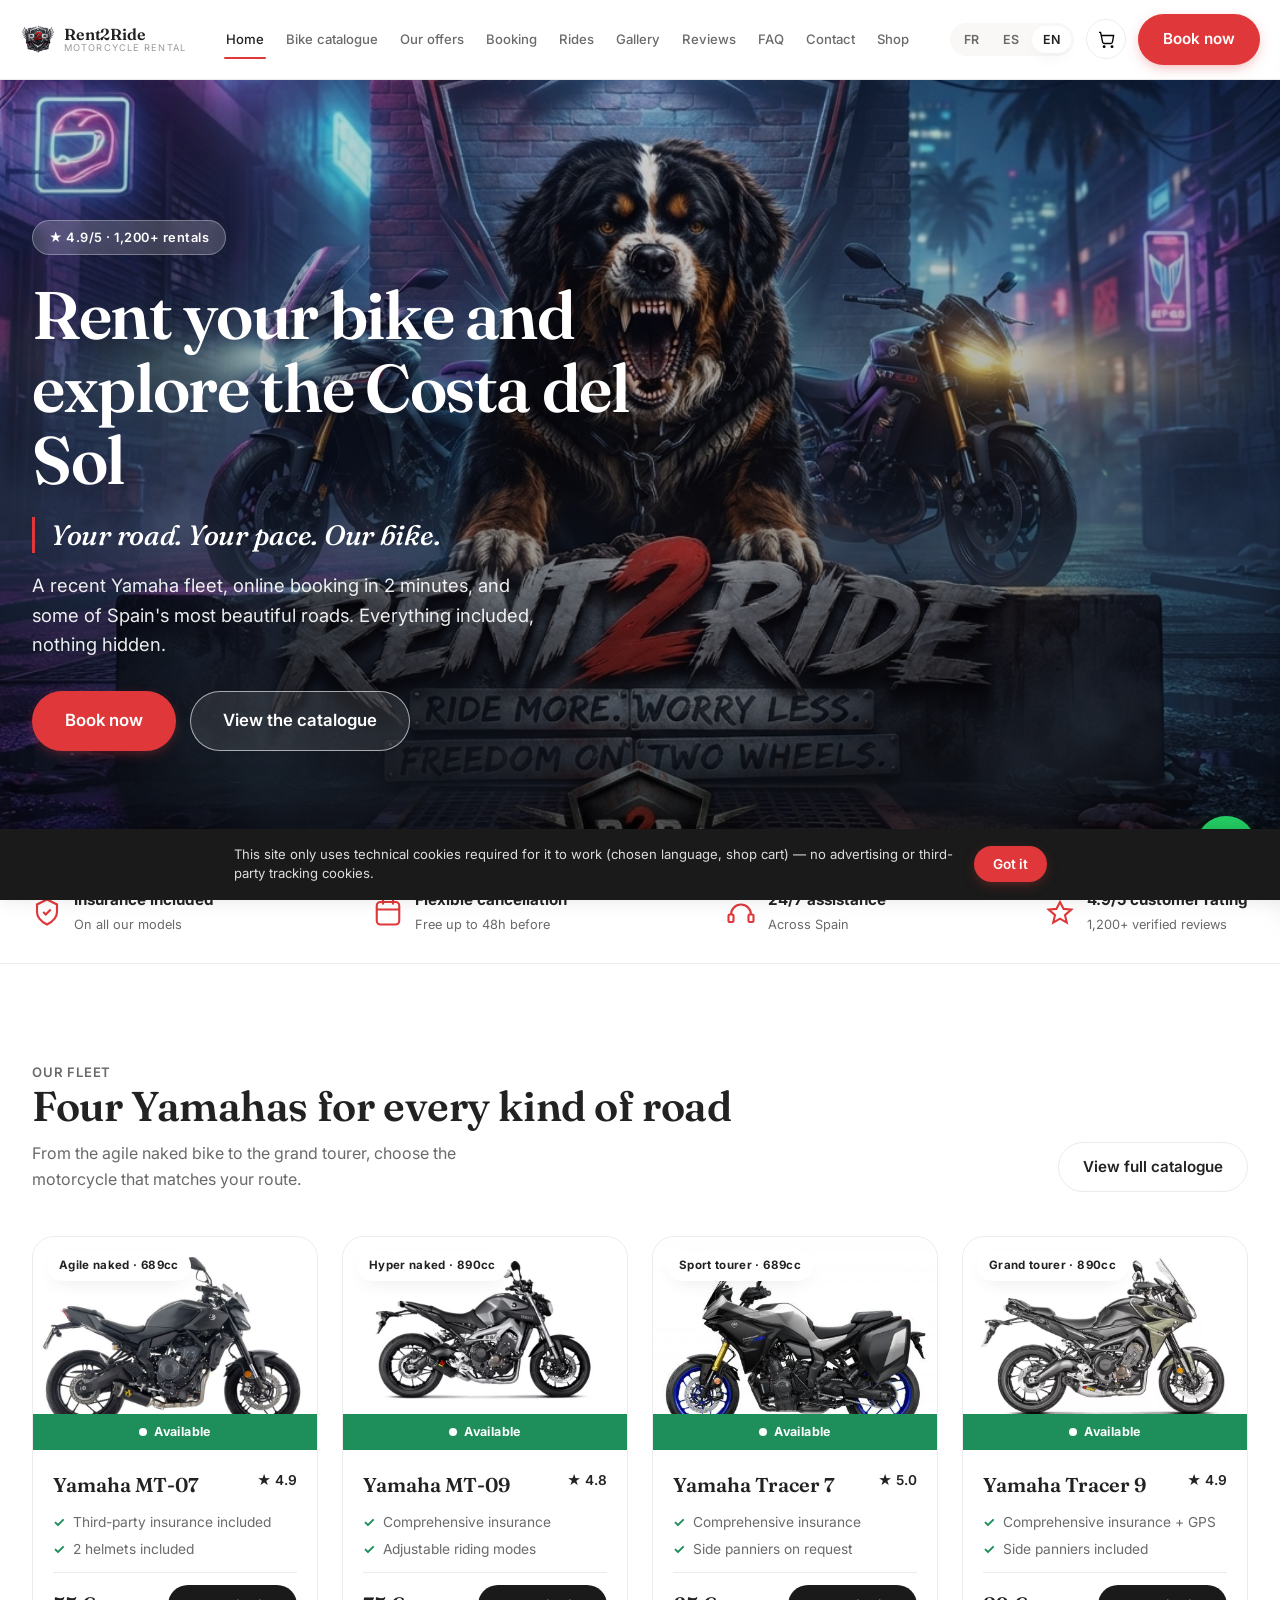
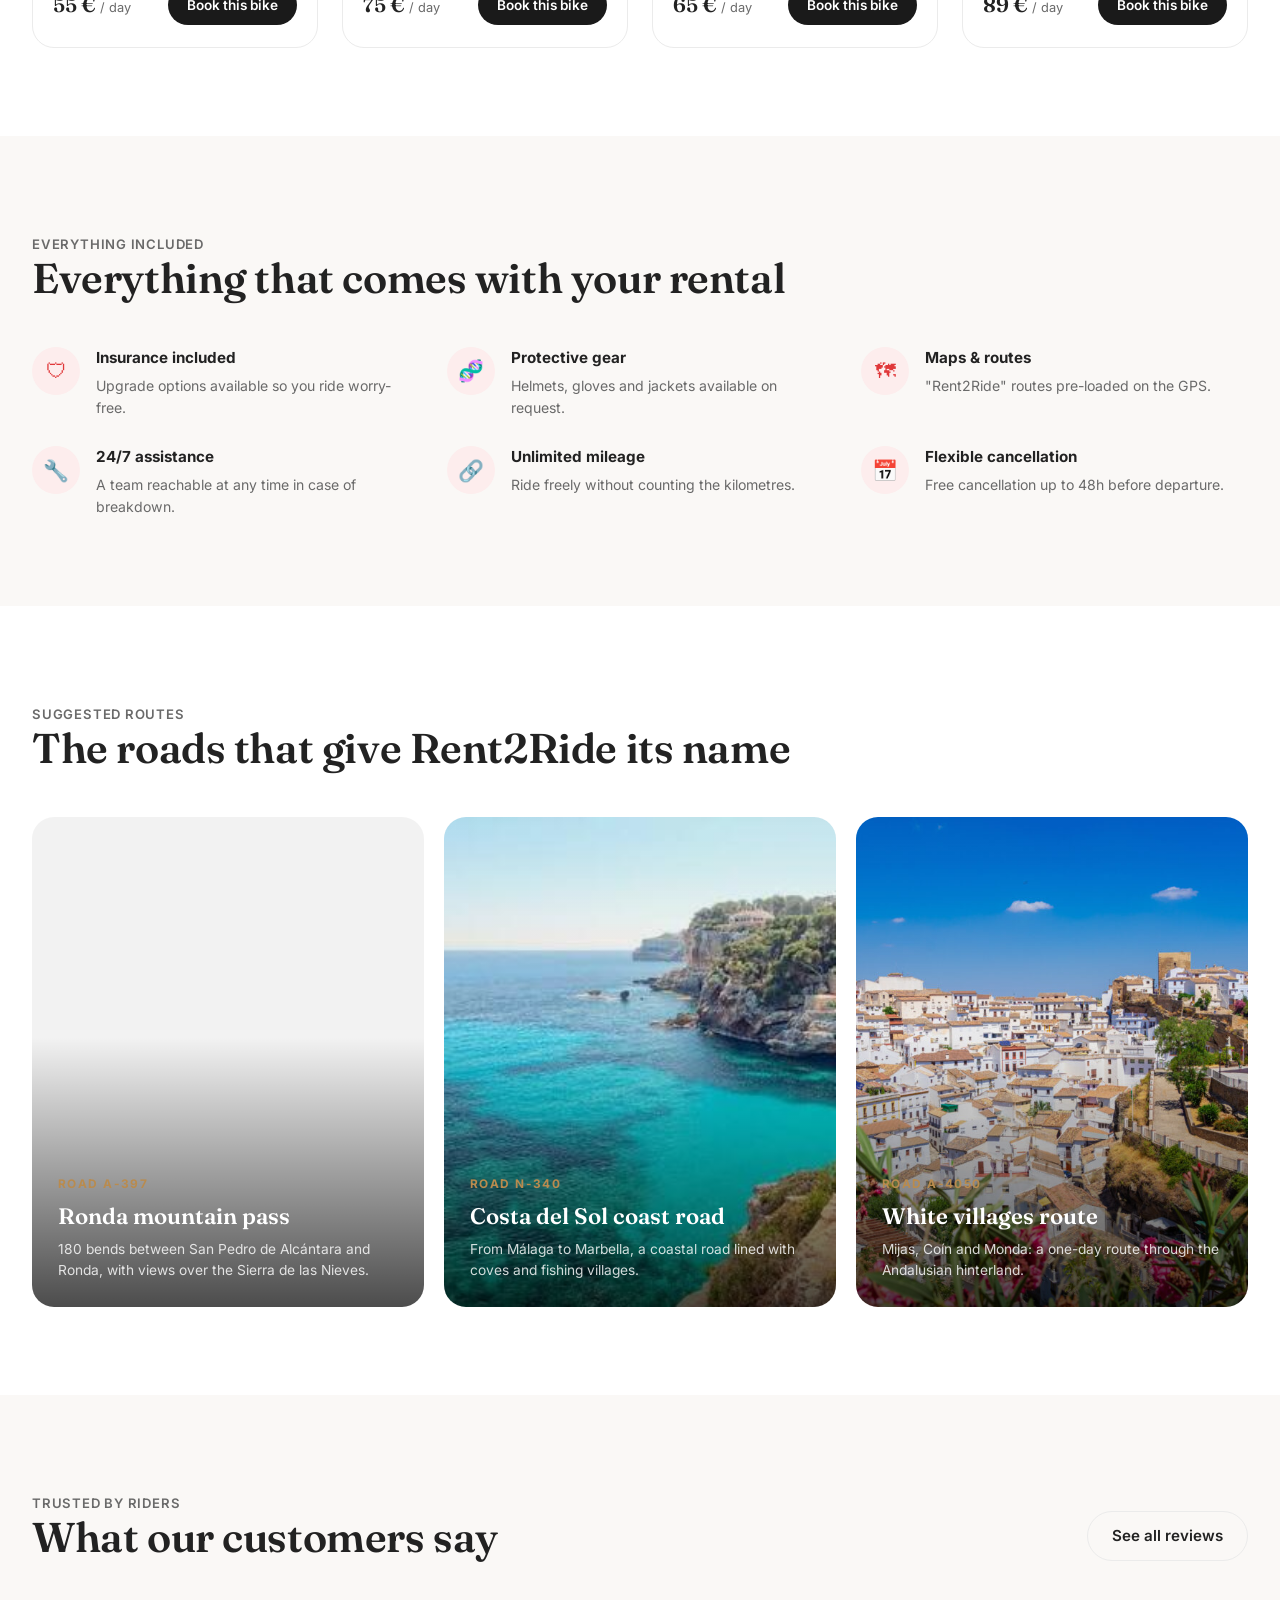
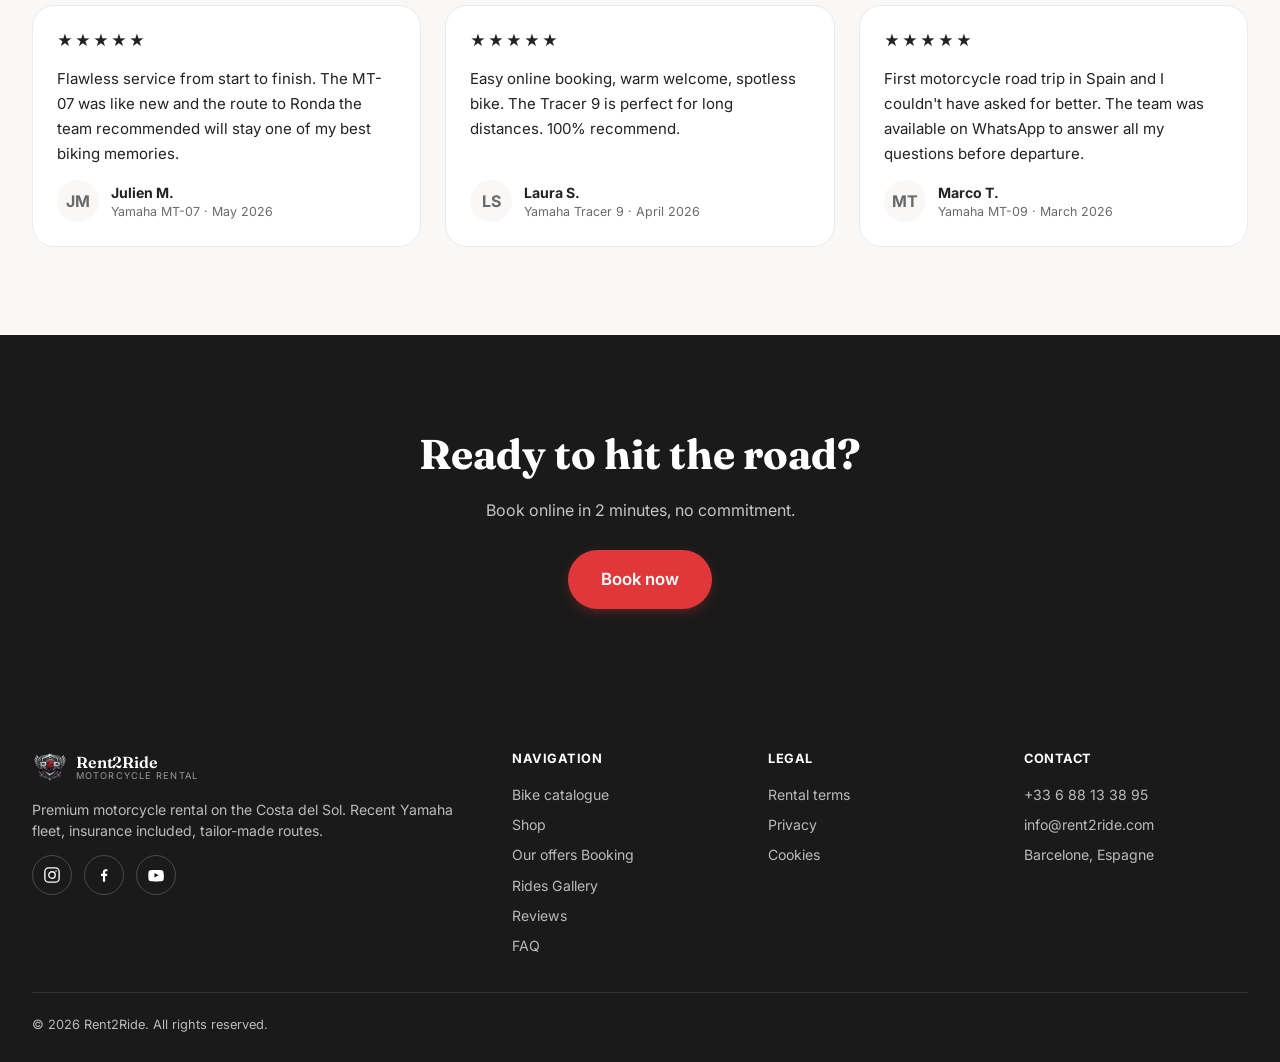
==== commit 542b7a33: "maj" ====
--- a/index.html
+++ b/index.html
@@ -89,12 +89,16 @@
      Format recommandé : MP4 (H.264), 1920x1080, durée 15-60s
      La vidéo tourne en boucle, sans son, automatiquement.
      Si la vidéo ne charge pas, la photo hero.jpg s'affiche à la place. -->
-<section class="hero hero-video-section">
-  <!-- Vidéo de fond -->
-  <video class="hero-video-bg" autoplay muted loop playsinline poster="./images/hero.jpg">
-    <source src="./images/hero-video.mp4" type="video/mp4">
-    <!-- Fallback si le navigateur ne supporte pas la vidéo -->
-  </video>
+<section class="hero" id="heroCarousel">
+  <!-- Carrousel de photos en fondu automatique -->
+  <div class="hero-carousel">
+    <div class="hero-slide is-active" style="background-image:url('./images/hero.jpg')"></div>
+    <div class="hero-slide" style="background-image:url('./images/route-coast.jpg')"></div>
+    <div class="hero-slide" style="background-image:url('./images/Corniche-Costa-del-Sol-1.jpg')"></div>
+    <div class="hero-slide" style="background-image:url('./images/Col-de-la-Ronda-1.jpg')"></div>
+    <div class="hero-slide" style="background-image:url('./images/Villages-Blancs-1.jpg')"></div>
+    <div class="hero-slide" style="background-image:url('./images/Grazalema-1.jpg')"></div>
+  </div>
   <!-- Overlay sombre pour lisibilité du texte -->
   <div class="hero-video-overlay"></div>
   <!-- Contenu texte -->
--- a/css/components.css
+++ b/css/components.css
@@ -48,8 +48,28 @@
     linear-gradient(180deg, rgba(0,0,0,.05) 0%, rgba(0,0,0,.45) 100%),
     var(--hero-img, linear-gradient(135deg,#3a4750 0%, #8a5a3c 45%, #E0383A 75%, #f0b25f 100%));
   background-size:cover; background-position:center;
+  background-attachment:fixed;
   color:#fff;
 }
+@media (max-width:900px){
+  /* background-attachment:fixed est peu fiable sur mobile (Safari iOS
+     notamment) et peut nuire aux performances de défilement — on
+     repasse en fond classique sous 900px, où l'effet se voit peu
+     de toute façon vu la hauteur d'écran réduite. */
+  .hero{ background-attachment:scroll; }
+}
+
+/* ---- Carrousel de photos en fondu automatique (page d'accueil) ---- */
+.hero-carousel{ position:absolute; inset:0; z-index:0; }
+.hero-slide{
+  position:absolute; inset:0;
+  background-size:cover; background-position:center;
+  background-attachment:fixed;
+  opacity:0;
+  transition:opacity 1.6s ease;
+}
+.hero-slide.is-active{ opacity:1; }
+@media (max-width:900px){ .hero-slide{ background-attachment:scroll; } }
 
 /* ---- Vidéo de fond ---- */
 .hero-video-section{
@@ -62,6 +82,7 @@
   width:100%; height:100%;
   object-fit:cover; object-position:center;
   z-index:0;
+  will-change:transform;
 }
 .hero-video-overlay{
   position:absolute; inset:0; z-index:1;
@@ -550,6 +571,10 @@
     linear-gradient(180deg, rgba(0,0,0,.12), rgba(0,0,0,.45)),
     var(--hero-img, linear-gradient(135deg,#3a4750,#2F5158));
   background-size:cover; background-position:center;
+  background-attachment:fixed;
+}
+@media (max-width:900px){
+  .page-hero{ background-attachment:scroll; }
 }
 .page-hero h1{ font-family:var(--f-display); font-size:clamp(2.1rem,4.6vw,3.1rem); margin:0 0 10px; font-weight:600; text-shadow:0 2px 14px rgba(0,0,0,.35); }
 .page-hero p{ max-width:560px; color:rgba(255,255,255,.92); font-size:1.02rem; line-height:1.6; margin:0; text-shadow:0 1px 8px rgba(0,0,0,.35); }
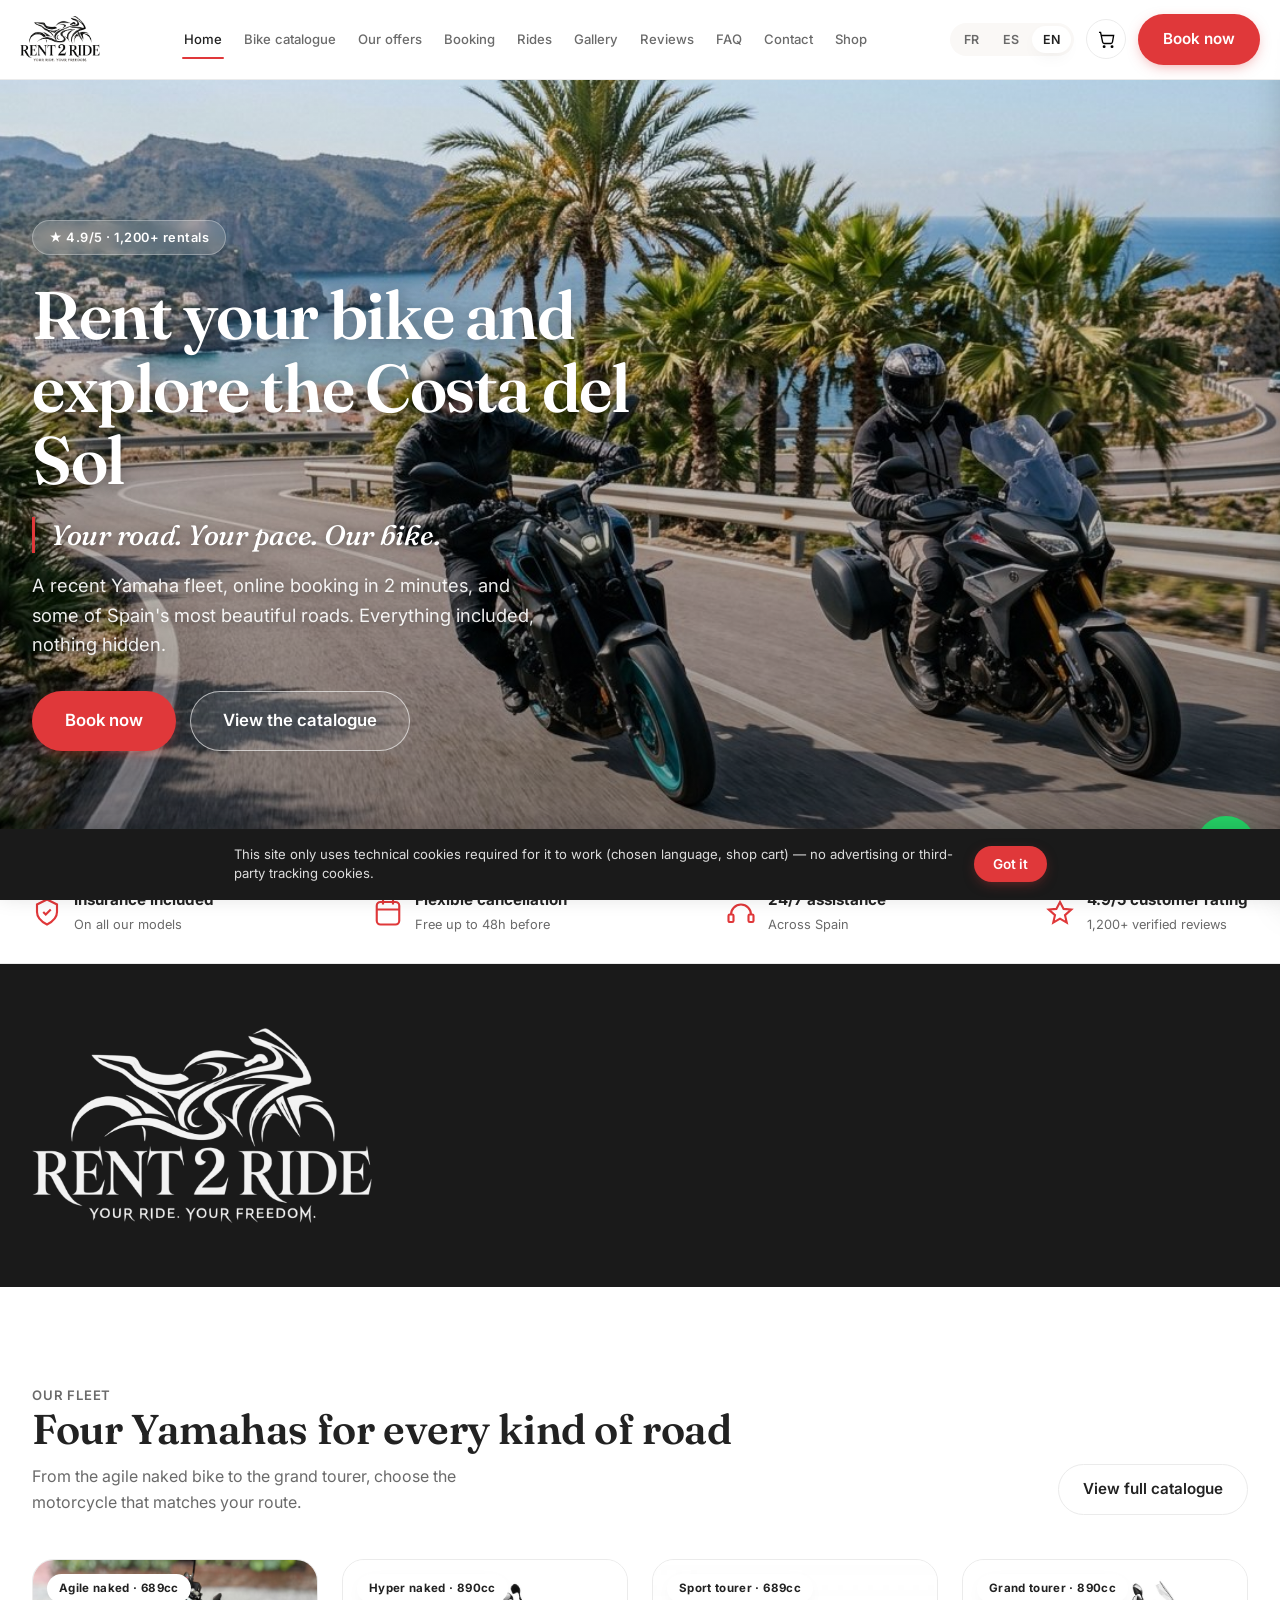
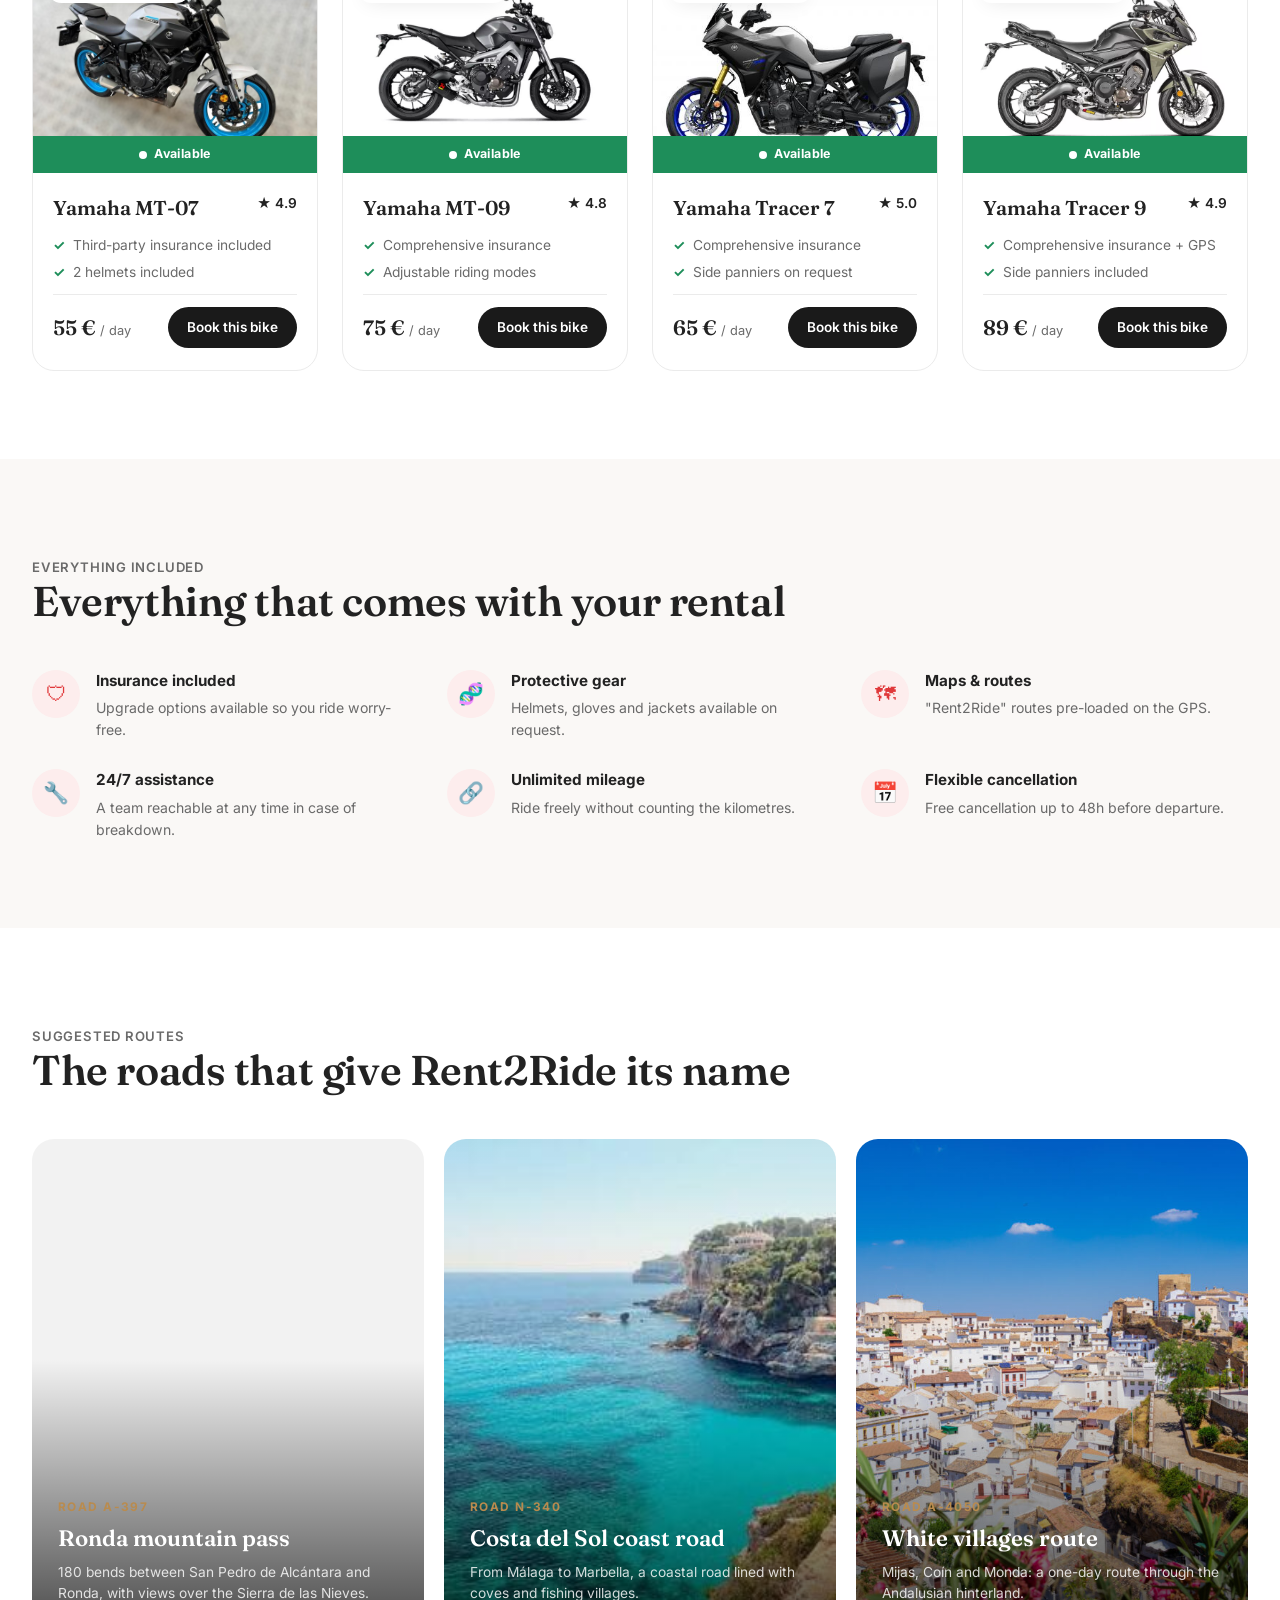
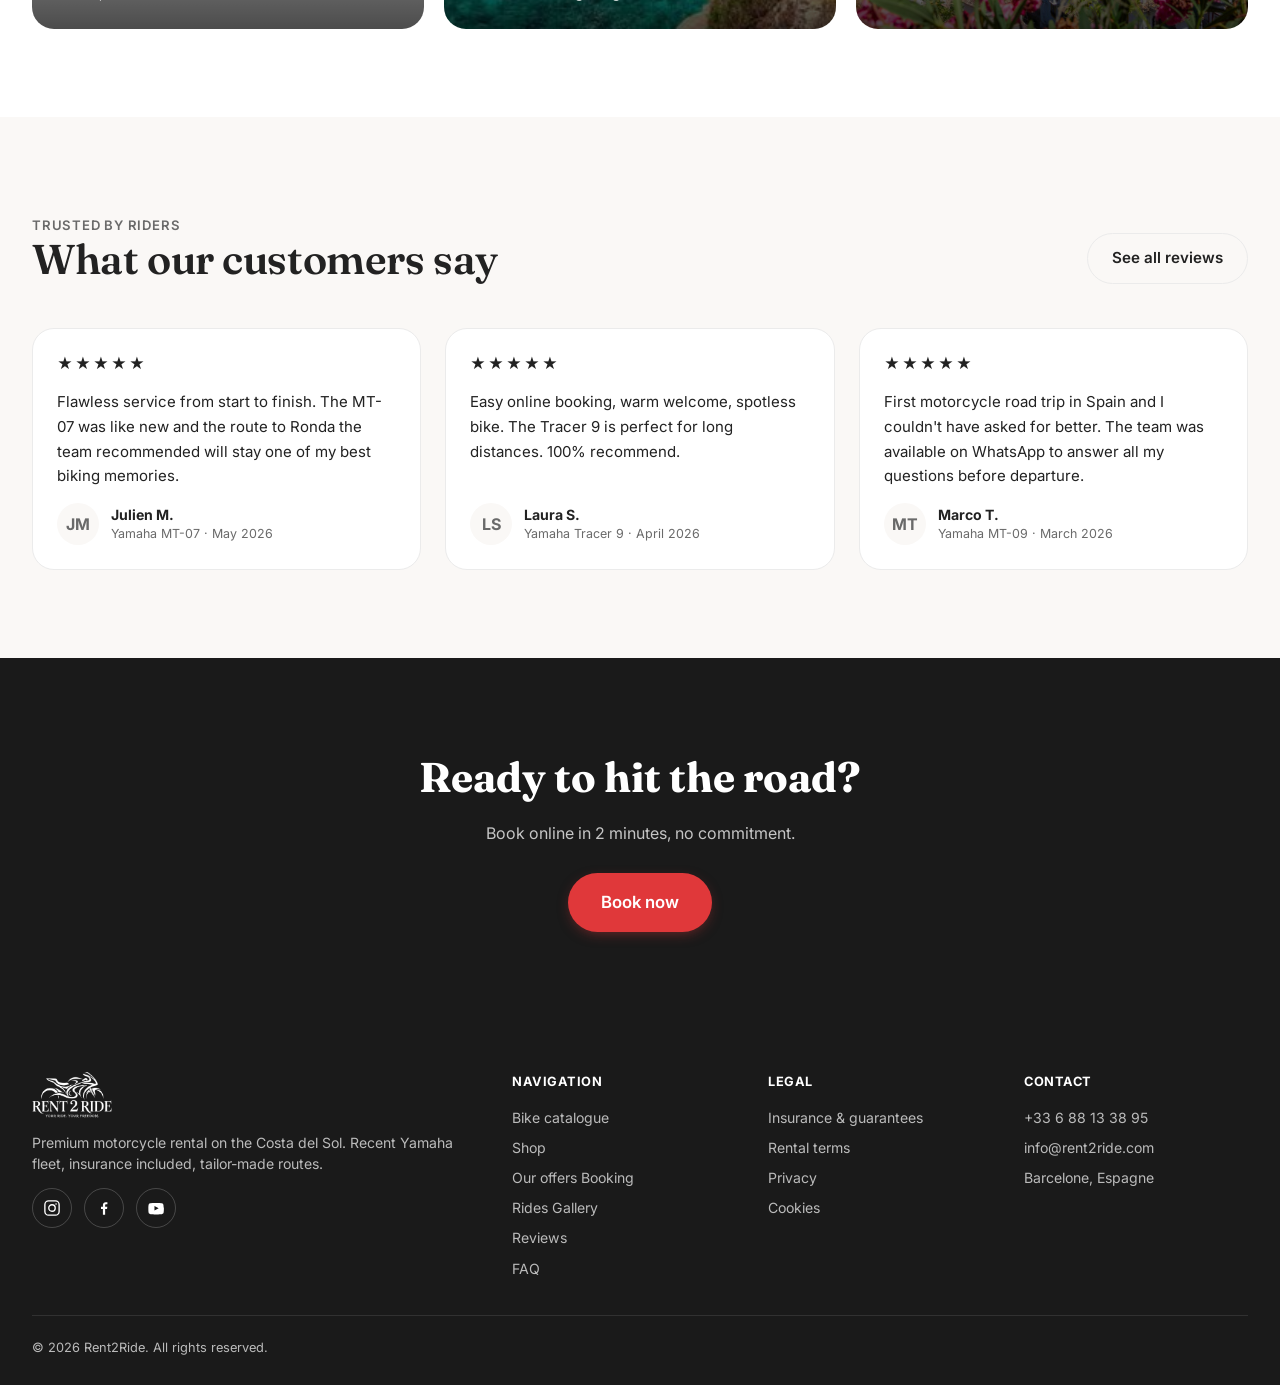
==== commit 0ebe7603: "maj" ====
--- a/index.html
+++ b/index.html
@@ -16,6 +16,8 @@
 <meta name="twitter:title" content="Rent2Ride — Location de motos Costa del Sol">
 <meta name="twitter:description" content="Location de motos premium sur la Costa del Sol. Yamaha MT-07, MT-09, Tracer 7, Tracer 9. Réservation en ligne, assurance incluse, assistance 24/7.">
 <meta name="twitter:image" content="https://motion3d95.github.io/Rent2Ride/images/route-coast.jpg">
+<link rel="manifest" href="./manifest.json">
+<meta name="theme-color" content="#E0383A">
 <link rel="icon" type="image/png" href="./favicon.png">
 <link rel="preconnect" href="https://fonts.googleapis.com">
 <link rel="preconnect" href="https://fonts.gstatic.com" crossorigin>
@@ -47,11 +49,7 @@
 <header class="site-header">
   <nav class="nav">
     <a href="index.html" class="logo">
-      <span class="logo-mark"><img src="./images/logo-header.png" alt="Rent2Ride logo"></span>
-      <span class="logo-text">
-        <strong>Rent2Ride</strong>
-        <span>Motorcycle Rental</span>
-      </span>
+      <img src="./images/logo-signature.png" alt="Rent2Ride — Your Ride. Your Freedom." class="logo-full">
     </a>
     <button class="burger" aria-label="Menu" aria-expanded="false">&#9776;</button>
     <div class="nav-links">
@@ -92,12 +90,12 @@
 <section class="hero" id="heroCarousel">
   <!-- Carrousel de photos en fondu automatique -->
   <div class="hero-carousel">
-    <div class="hero-slide is-active" style="background-image:url('./images/hero.jpg')"></div>
-    <div class="hero-slide" style="background-image:url('./images/route-coast.jpg')"></div>
-    <div class="hero-slide" style="background-image:url('./images/Corniche-Costa-del-Sol-1.jpg')"></div>
-    <div class="hero-slide" style="background-image:url('./images/Col-de-la-Ronda-1.jpg')"></div>
-    <div class="hero-slide" style="background-image:url('./images/Villages-Blancs-1.jpg')"></div>
-    <div class="hero-slide" style="background-image:url('./images/Grazalema-1.jpg')"></div>
+    <div class="hero-slide is-active" style="background-image:url('./images/index-1.jpg')"></div>
+    <div class="hero-slide" style="background-image:url('./images/index-2.jpg')"></div>
+    <div class="hero-slide" style="background-image:url('./images/index-3.jpg')"></div>
+    <div class="hero-slide" style="background-image:url('./images/index-4.jpg')"></div>
+    <div class="hero-slide" style="background-image:url('./images/index-5.jpg')"></div>
+    <div class="hero-slide" style="background-image:url('./images/index-6.jpg')"></div>
   </div>
   <!-- Overlay sombre pour lisibilité du texte -->
   <div class="hero-video-overlay"></div>
@@ -133,6 +131,17 @@
       <svg class="ico" viewBox="0 0 24 24" fill="none" stroke="currentColor" stroke-width="1.7"><path d="M12 17.3l-5.4 3.2 1.4-6L3 10l6.1-.5L12 4l2.9 5.5 6.1.5-5 4.5 1.4 6z"/></svg>
       <div><strong data-i18n="trust4_t">Note clients 4,9/5</strong><span data-i18n="trust4_s">+1200 avis vérifiés</span></div>
     </div>
+    <div class="trust-item weather-widget" id="weatherWidget" style="display:none;">
+      <span class="weather-icon" id="weatherIcon">☀️</span>
+      <div><strong id="weatherTemp">—°C</strong><span id="weatherLocation" data-i18n="weather_location">Málaga aujourd'hui</span></div>
+    </div>
+  </div>
+</section>
+
+<!-- ================= SIGNATURE DE MARQUE ================= -->
+<section class="brand-signature">
+  <div class="container">
+    <img src="./images/logo-signature.png" alt="Rent2Ride — Your Ride. Your Freedom." class="brand-signature-logo">
   </div>
 </section>
 
@@ -368,8 +377,7 @@
     <div class="footer-grid">
       <div>
         <div class="logo" style="margin-bottom:14px;">
-          <span class="logo-mark"><img src="./images/logo-header.png" alt="Rent2Ride logo"></span>
-          <span class="logo-text"><strong style="color:#fff;">Rent2Ride</strong><span>Motorcycle Rental</span></span>
+          <img src="./images/logo-signature.png" alt="Rent2Ride — Your Ride. Your Freedom." class="logo-full logo-full-white">
         </div>
         <p data-i18n="footer_about">Location de motos premium sur la Costa del Sol.</p>
         <div class="social-row">
@@ -400,6 +408,7 @@
       <div>
         <h5 data-i18n="footer_legal_h">Informations légales</h5>
         <ul>
+          <li><a href="assurance.html" data-i18n="nav_insurance">Assurance &amp; garanties</a></li>
           <li><a href="conditions.html" data-i18n="footer_legal_terms">Conditions de location</a></li>
           <li><a href="confidentialite.html" data-i18n="footer_legal_privacy">Confidentialité</a></li>
           <li><a href="confidentialite.html#cookies" data-i18n="footer_legal_cookies">Cookies</a></li>
--- a/css/base.css
+++ b/css/base.css
@@ -133,6 +133,14 @@
   font-family:var(--f-display); font-size:1rem; font-weight:600; letter-spacing:-.01em;
 }
 .logo-text span{ font-size:.58rem; color:var(--c-ink-faint); letter-spacing:.12em; text-transform:uppercase; }
+
+/* Nouveau logo complet (icône + RENT2RIDE + slogan intégrés dans l'image) */
+.logo-full{
+  height:46px; width:auto; display:block;
+}
+.logo-full-white{
+  filter:brightness(0) invert(1); /* logo noir -> blanc, pour le footer sombre */
+}
 
 .nav-links{
   display:flex; align-items:center; gap:18px;
--- a/css/components.css
+++ b/css/components.css
@@ -88,13 +88,13 @@
   position:absolute; inset:0; z-index:1;
   background:linear-gradient(
     180deg,
-    rgba(0,0,0,.15) 0%,
-    rgba(0,0,0,.55) 100%
+    rgba(0,0,0,.05) 0%,
+    rgba(0,0,0,.38) 100%
   );
 }
-/* Sur mobile : réduire l'overlay un peu moins sombre pour économiser la batterie */
+/* Sur mobile : un peu plus present pour garder le texte lisible sur un écran plus petit */
 @media (max-width:640px){
-  .hero-video-overlay{ background:linear-gradient(180deg, rgba(0,0,0,.25) 0%, rgba(0,0,0,.6) 100%); }
+  .hero-video-overlay{ background:linear-gradient(180deg, rgba(0,0,0,.1) 0%, rgba(0,0,0,.42) 100%); }
 }
 /* Respect du préférence "réduire les animations" : on affiche la photo poster à la place */
 @media (prefers-reduced-motion: reduce){
@@ -158,10 +158,12 @@
   font-size:clamp(2.6rem, 5.8vw, 4.2rem);
   line-height:1.08; letter-spacing:-.02em;
   margin:0 0 20px;
+  text-shadow:0 3px 18px rgba(0,0,0,.4);
 }
 .hero p{
   font-size:1.15rem; line-height:1.6; color:rgba(255,255,255,.92);
   max-width:520px; margin:0 0 32px;
+  text-shadow:0 2px 10px rgba(0,0,0,.4);
 }
 /* Slogan — larger, italic, with a subtle left accent bar */
 .hero-slogan{
@@ -175,6 +177,7 @@
   padding-left:16px;
   border-left:3px solid var(--c-accent);
   letter-spacing:-.01em;
+  text-shadow:0 2px 10px rgba(0,0,0,.4);
 }
 .hero-ctas{ display:flex; gap:14px; flex-wrap:wrap; }
 .hero-ctas .btn-outline{ background:rgba(255,255,255,.1); color:#fff; border-color:rgba(255,255,255,.6); }
@@ -1244,3 +1247,140 @@
 .promo-feedback{ font-size:.78rem; margin:6px 0 0; min-height:1.1em; }
 .promo-feedback.is-valid{ color:var(--c-success); }
 .promo-feedback.is-invalid{ color:var(--c-accent); }
+
+/* =========================================================
+   SIGNATURE DE MARQUE (page d'accueil)
+   ========================================================= */
+.brand-signature{
+  background:var(--c-dark);
+  padding:64px 0;
+  text-align:center;
+}
+.brand-signature-logo{
+  max-width:340px; width:100%; height:auto;
+  filter:brightness(0) invert(1); /* logo noir -> blanc, pour ressortir sur fond sombre */
+  opacity:.95;
+}
+.brand-signature-tagline{
+  margin:20px 0 0;
+  font-family:var(--f-display); font-style:italic; font-weight:500;
+  font-size:clamp(1rem, 2vw, 1.25rem);
+  color:rgba(255,255,255,.75);
+}
+
+/* =========================================================
+   COMPARATEUR DE MODÈLES (page Catalogue)
+   ========================================================= */
+.compare-table td:first-child, .compare-table th:first-child{
+  font-weight:600; background:var(--c-bg-cream);
+}
+.compare-price-row td{
+  font-family:var(--f-display); font-weight:600; font-size:1.05rem !important;
+  color:var(--c-accent);
+}
+.compare-note{ font-size:.78rem; color:var(--c-ink-faint); margin:14px 0 0; text-align:center; }
+
+/* =========================================================
+   PLANIFICATEUR D'ITINÉRAIRE (page Balades)
+   ========================================================= */
+.ride-plan-check{
+  display:inline-flex; align-items:center; gap:8px;
+  margin-top:12px; font-size:.84rem; cursor:pointer; user-select:none;
+}
+.ride-plan-check input{ accent-color:var(--c-accent); width:16px; height:16px; cursor:pointer; }
+
+.ride-planner-bar{
+  position:fixed; left:0; right:0; bottom:0; z-index:80;
+  background:var(--c-dark); color:#fff;
+  padding:14px 0;
+  box-shadow:0 -4px 20px rgba(0,0,0,.2);
+  transform:translateY(100%);
+  transition:transform .3s ease;
+}
+.ride-planner-bar.is-visible{ transform:translateY(0); }
+.ride-planner-inner{
+  display:flex; align-items:center; justify-content:space-between;
+  gap:16px; flex-wrap:wrap;
+}
+.ride-planner-summary{ font-size:.88rem; color:rgba(255,255,255,.9); }
+.ride-planner-summary strong{ font-family:var(--f-display); font-size:1.1rem; color:#fff; }
+.ride-planner-sep{ margin:0 8px; opacity:.4; }
+@media (max-width:640px){
+  .ride-planner-inner{ flex-direction:column; align-items:flex-start; gap:10px; }
+  .ride-planner-bar{ padding:14px 16px; }
+}
+/* Laisse de la place en bas de page pour que la barre ne cache pas le footer */
+body:has(#ridePlannerBar.is-visible){ padding-bottom:70px; }
+
+/* =========================================================
+   OUTIL DE PARRAINAGE (page Nos offres)
+   ========================================================= */
+.referral-box{
+  max-width:640px; margin:36px auto 0;
+  background:var(--c-bg-cream); border-radius:var(--radius-lg);
+  padding:28px; text-align:center;
+}
+.referral-lead{ color:var(--c-ink-soft); margin:0 0 18px; font-size:.92rem; }
+.referral-row{ display:flex; gap:10px; flex-wrap:wrap; justify-content:center; }
+.referral-row input{
+  flex:1; min-width:180px; padding:11px 14px; border:1.5px solid #D8D4CE;
+  border-radius:var(--radius-sm); font-family:var(--f-body); font-size:.92rem;
+  background:#fff;
+}
+.referral-result{ margin-top:18px; text-align:left; }
+.referral-result p{ font-size:.8rem; color:var(--c-ink-soft); margin:0 0 8px; }
+.referral-result textarea{
+  width:100%; padding:12px 14px; border:1.5px solid #D8D4CE; border-radius:var(--radius-sm);
+  font-family:var(--f-body); font-size:.86rem; resize:vertical; margin-bottom:10px;
+  background:#fff;
+}
+
+/* =========================================================
+   COMPTEUR DE DISPONIBILITÉ EN DIRECT (page Catalogue)
+   ========================================================= */
+.availability-counter{
+  display:inline-flex; align-items:center; gap:8px;
+  background:var(--c-success-soft); color:var(--c-success);
+  font-size:.84rem; font-weight:600;
+  padding:9px 16px; border-radius:var(--radius-pill);
+  margin-bottom:28px;
+}
+.availability-counter::before{ content:"●"; font-size:.6rem; }
+.availability-counter.is-low{ background:#FFF4E0; color:#B9750E; }
+
+/* =========================================================
+   MUR DE PHOTOS CLIENTS (page Galerie)
+   ========================================================= */
+.customer-photo-grid{
+  display:grid; grid-template-columns:repeat(6,1fr); gap:10px;
+}
+@media (max-width:900px){ .customer-photo-grid{ grid-template-columns:repeat(3,1fr); } }
+@media (max-width:480px){ .customer-photo-grid{ grid-template-columns:repeat(2,1fr); } }
+.customer-photo{
+  aspect-ratio:1/1; border-radius:var(--radius-sm);
+  background-size:cover; background-position:center;
+  transition:transform .25s;
+}
+.customer-photo:hover{ transform:scale(1.04); }
+.customer-photo-cta{ text-align:center; margin-top:24px; }
+
+/* =========================================================
+   IMPRESSION / PDF — confirmation de réservation
+   ========================================================= */
+@media print{
+  .site-header, .site-footer, .whatsapp-fab, .cart-overlay, .cart-drawer,
+  .cookie-banner, .nav-cta, #printConfirmBtn, .booking-form button,
+  .calendar-nav, .promo-field{
+    display:none !important;
+  }
+  body{ padding:0 !important; }
+  .summary{ border:1px solid #000; }
+}
+
+/* =========================================================
+   WIDGET MÉTÉO (page d'accueil)
+   ========================================================= */
+.weather-widget{ display:none; align-items:center; gap:12px; }
+.weather-icon{ font-size:1.8rem; line-height:1; }
+.weather-widget strong{ display:block; font-size:1.05rem; }
+.weather-widget span{ font-size:.8rem; color:var(--c-ink-soft); }
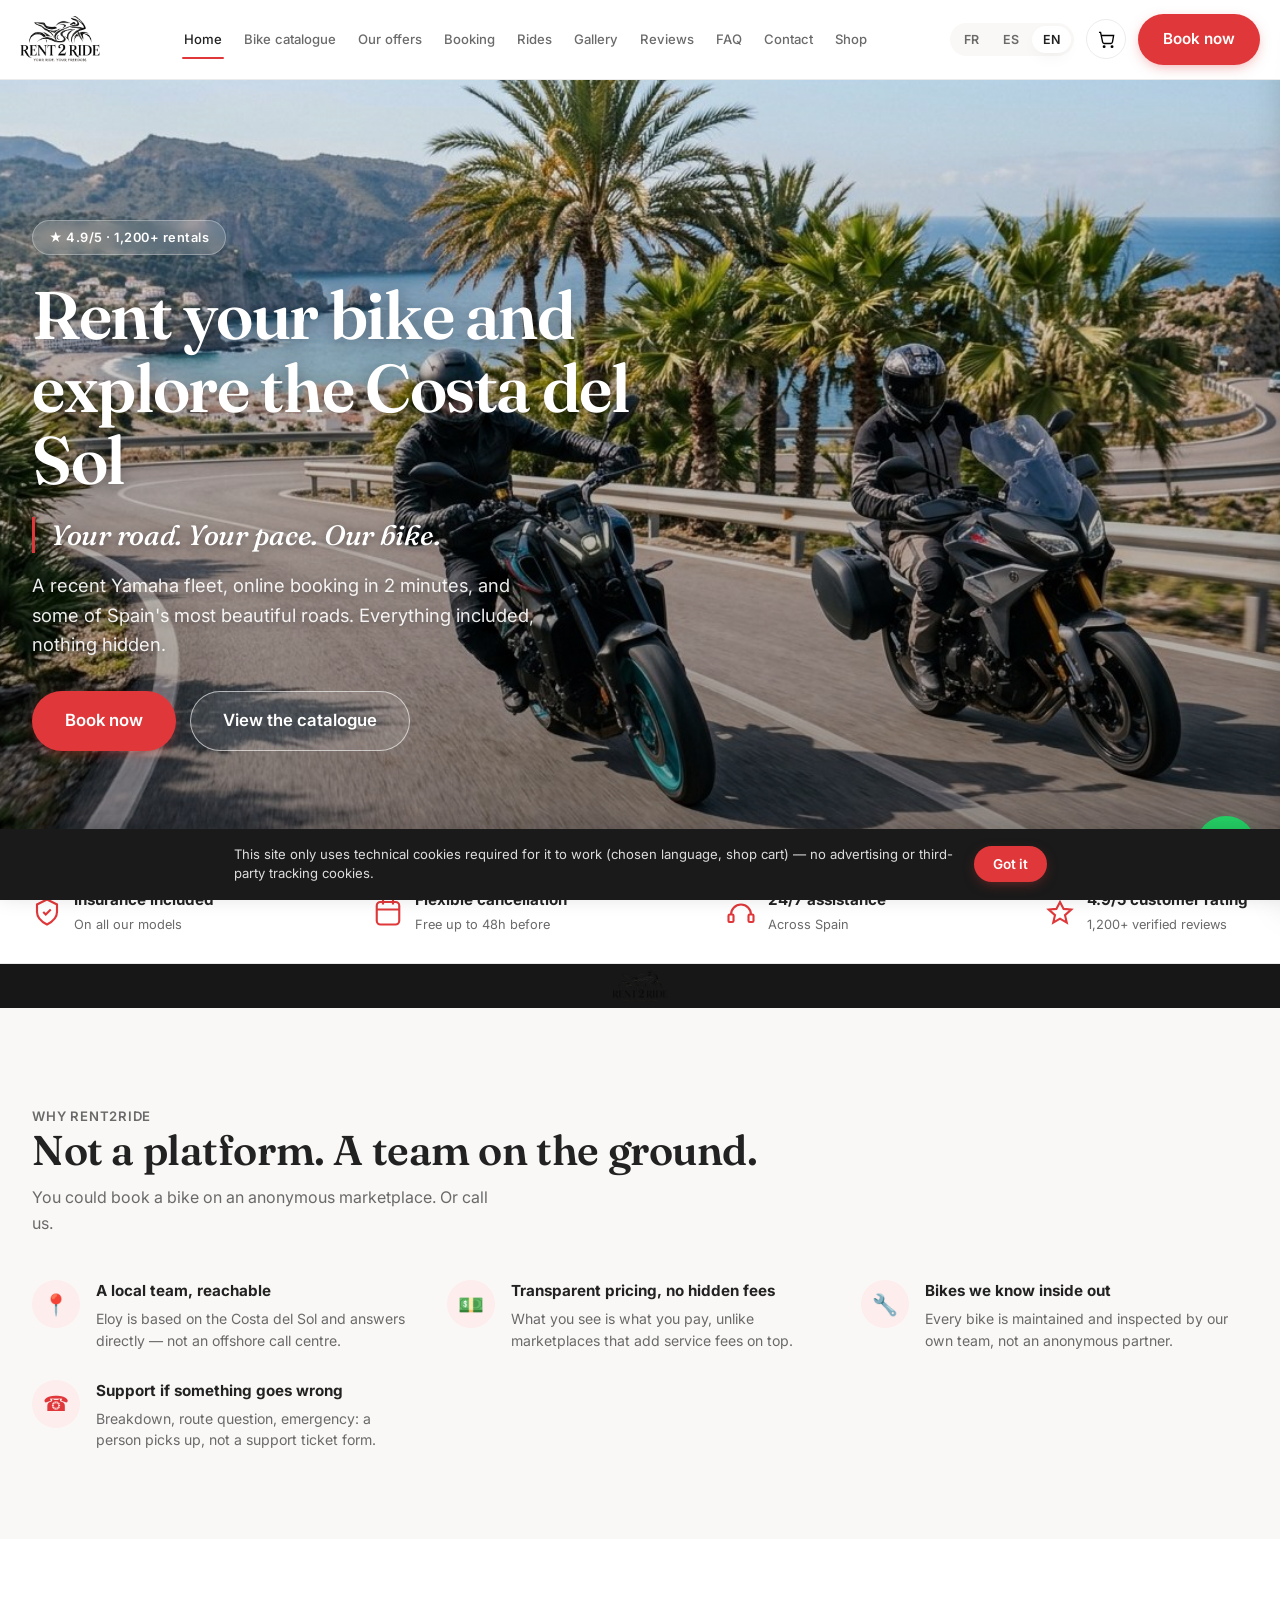
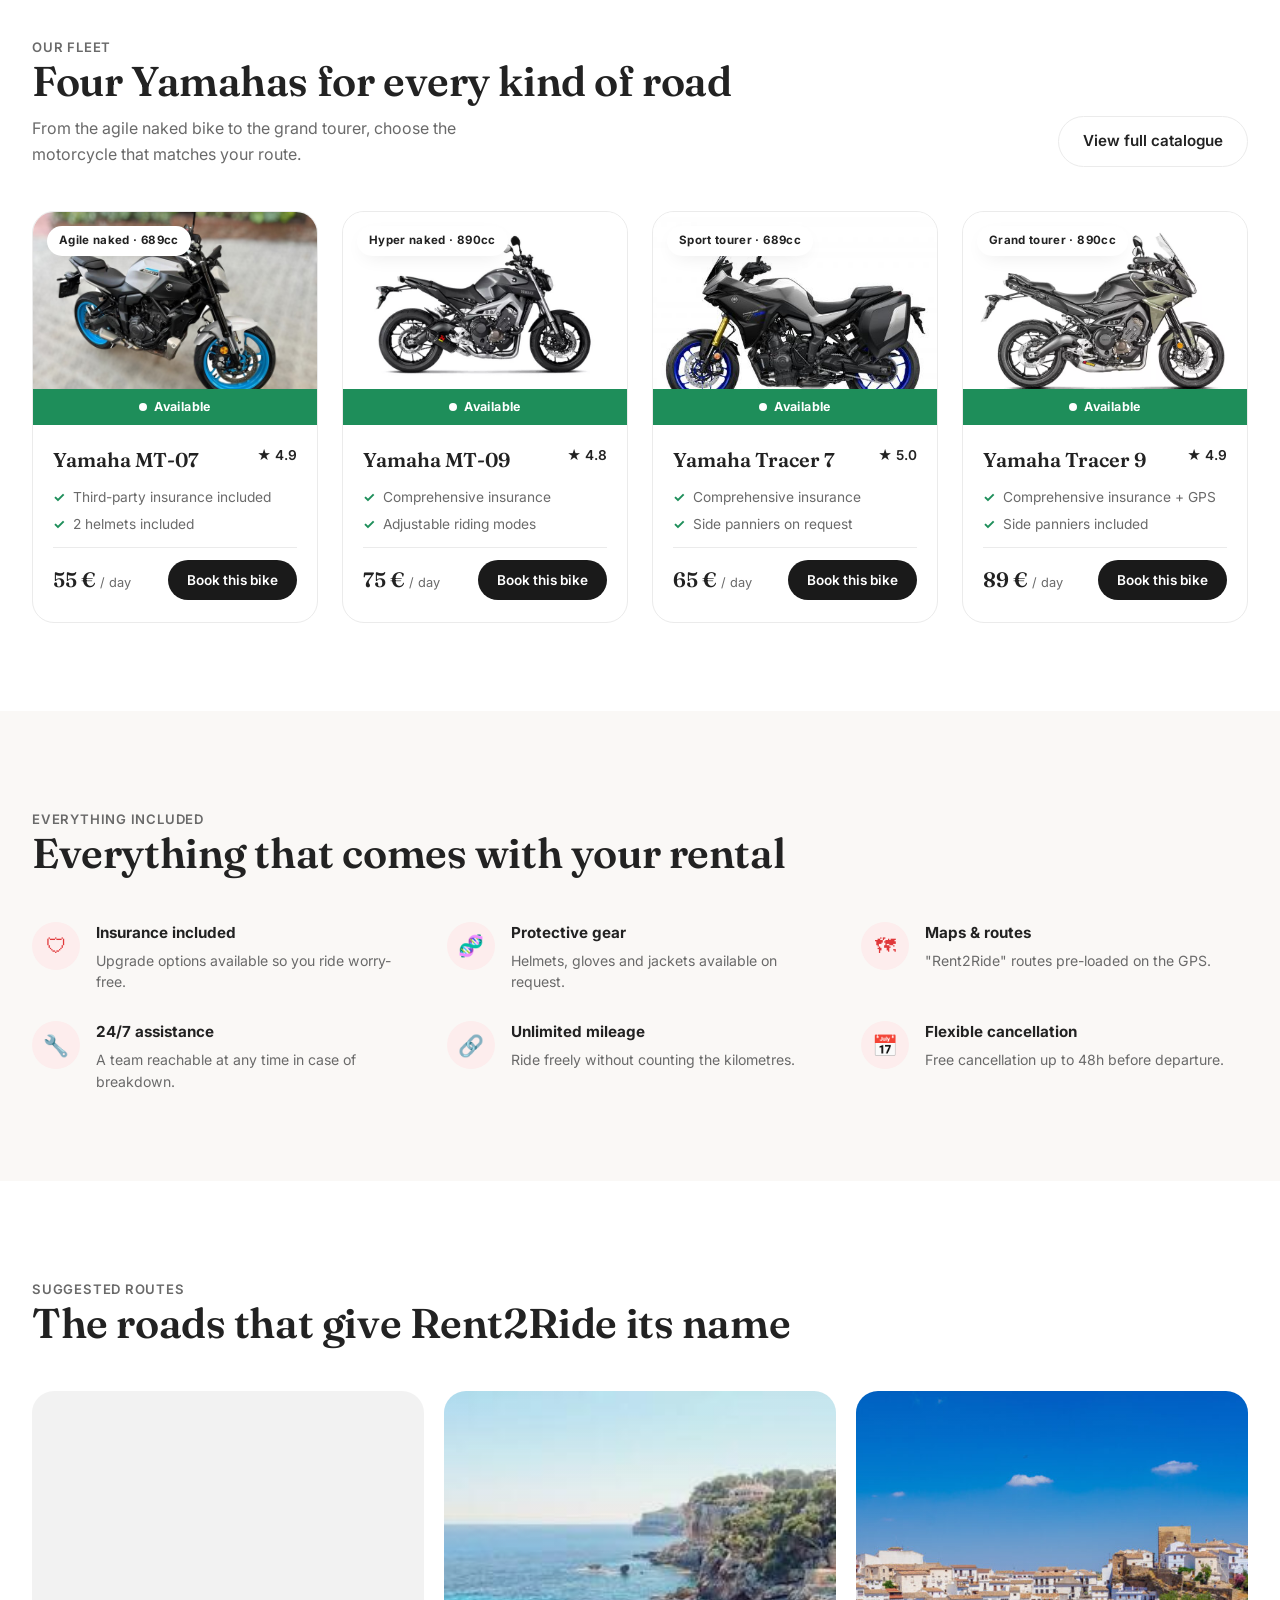
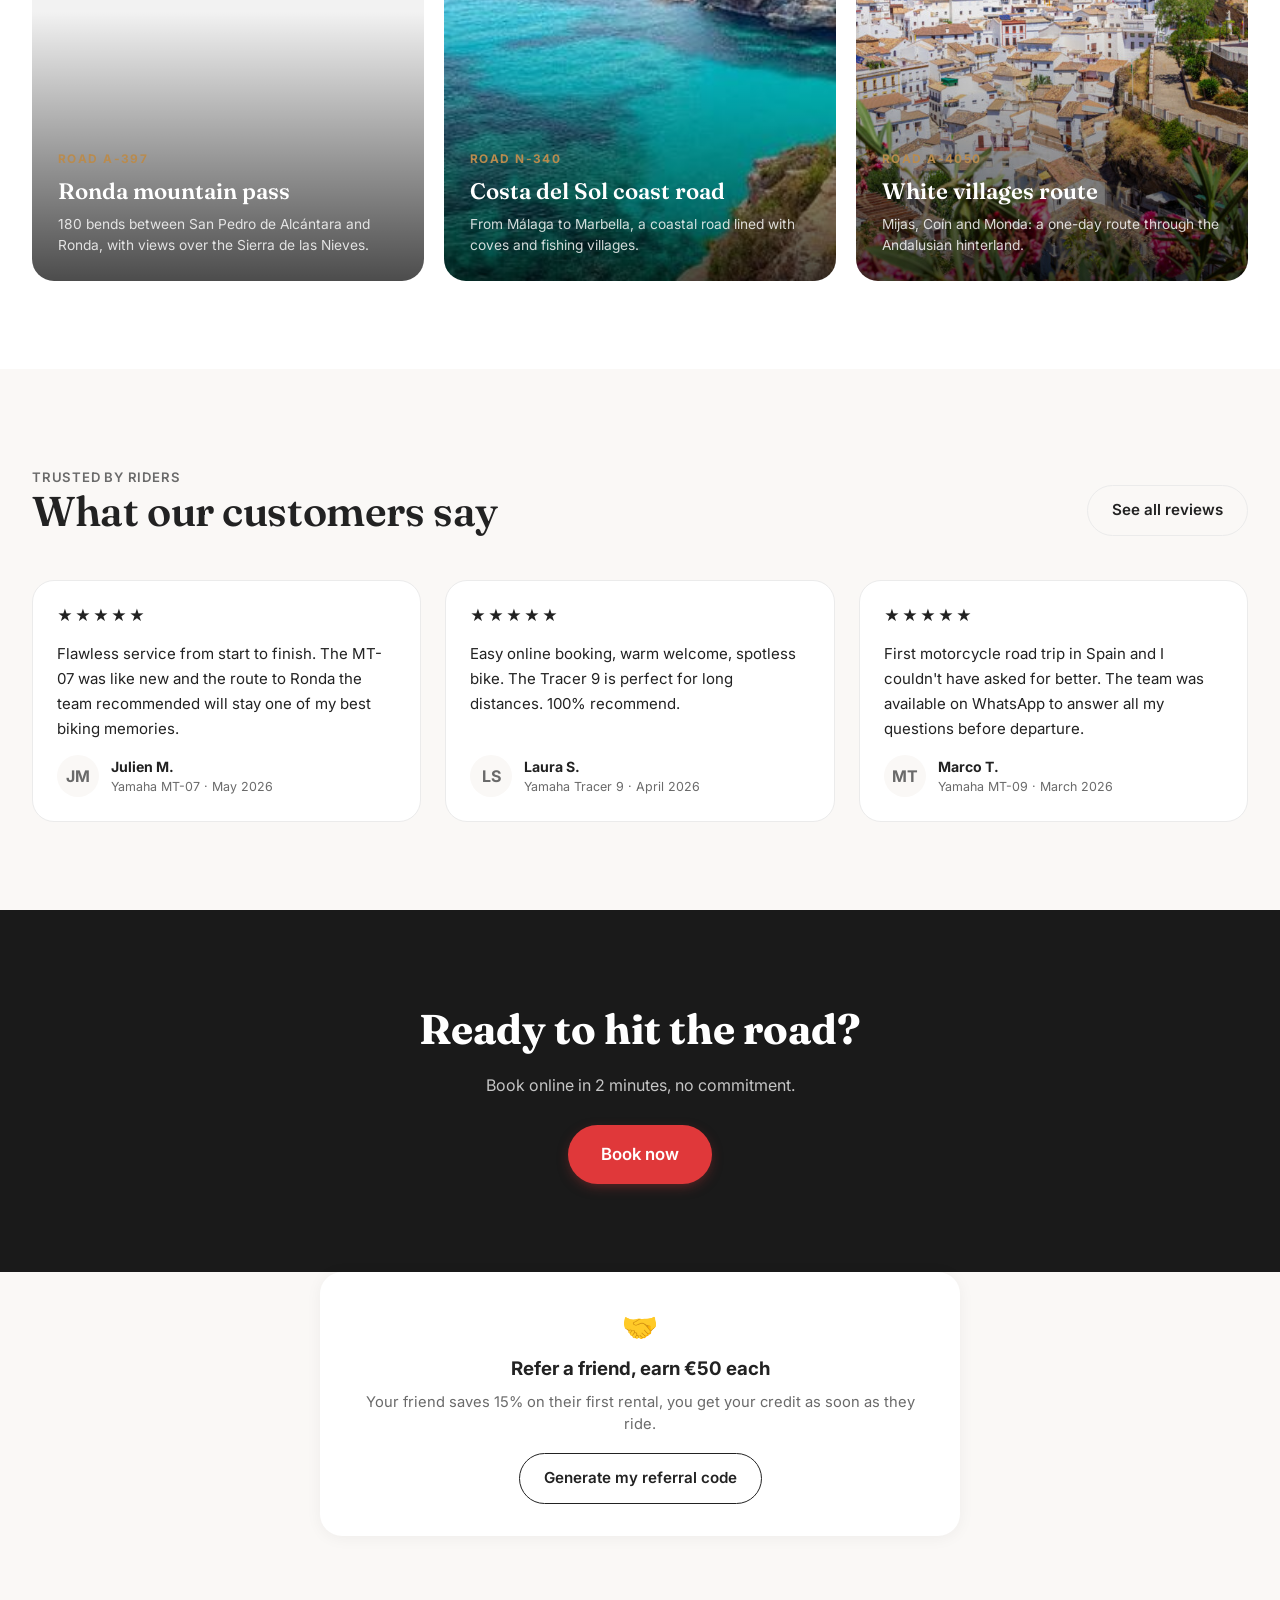
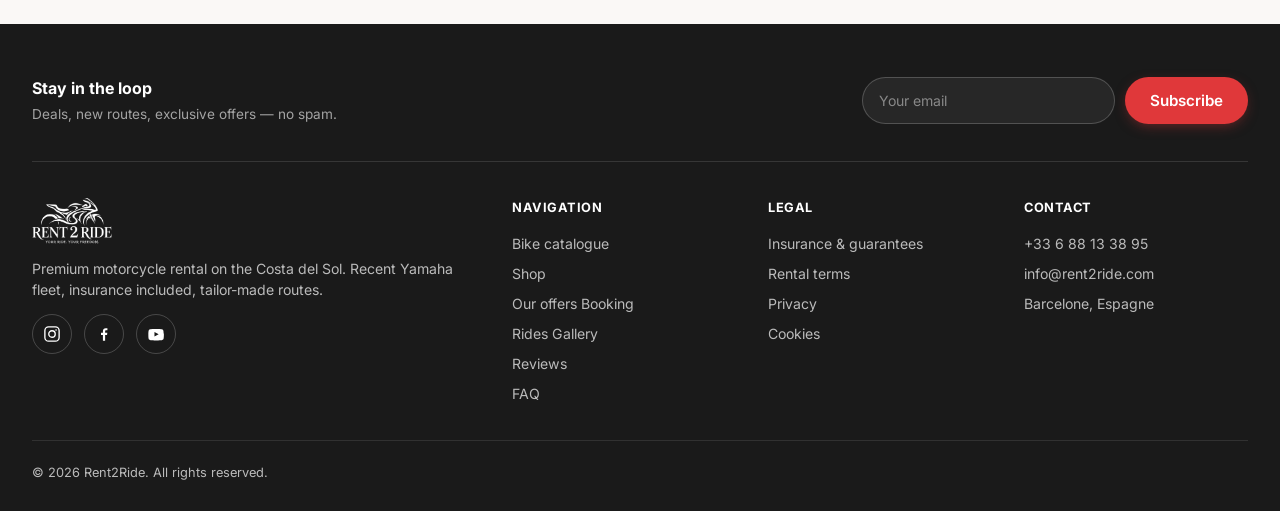
==== commit 10d96f87: "maj" ====
--- a/index.html
+++ b/index.html
@@ -145,6 +145,37 @@
   </div>
 </section>
 
+<!-- ================= WHY US ================= -->
+<section class="section section--cream">
+  <div class="container">
+    <div class="section-head">
+      <div>
+        <p class="eyebrow" data-i18n="why_eyebrow">POURQUOI RENT2RIDE</p>
+        <h2 data-i18n="why_title">Pas une plateforme. Une équipe sur place.</h2>
+        <p data-i18n="why_sub">Vous pouvez réserver une moto sur une marketplace anonyme. Ou nous appeler.</p>
+      </div>
+    </div>
+    <div class="included-grid">
+      <div class="included-item">
+        <div class="included-icon">&#128205;</div>
+        <div><h4 data-i18n="why1_t">Une équipe locale, joignable</h4><p data-i18n="why1_p">Eloy est basé sur la Costa del Sol et répond en direct, pas un centre d'appel délocalisé.</p></div>
+      </div>
+      <div class="included-item">
+        <div class="included-icon">&#128181;</div>
+        <div><h4 data-i18n="why2_t">Prix affichés, sans commission cachée</h4><p data-i18n="why2_p">Ce que vous voyez sur le site est ce que vous payez, contrairement aux marketplaces qui ajoutent des frais de service.</p></div>
+      </div>
+      <div class="included-item">
+        <div class="included-icon">&#128295;</div>
+        <div><h4 data-i18n="why3_t">Motos que nous connaissons par cœur</h4><p data-i18n="why3_p">Chaque moto est entretenue et inspectée par notre équipe, pas par un partenaire anonyme.</p></div>
+      </div>
+      <div class="included-item">
+        <div class="included-icon">&#9742;</div>
+        <div><h4 data-i18n="why4_t">Assistance en cas de pépin</h4><p data-i18n="why4_p">Panne, question sur un itinéraire, urgence : quelqu'un décroche, pas un formulaire de ticket.</p></div>
+      </div>
+    </div>
+  </div>
+</section>
+
 <!-- ================= FLEET PREVIEW ================= -->
 <section class="section">
   <div class="container">
@@ -371,9 +402,32 @@
   </div>
 </section>
 
+<!-- ================= REFERRAL TEASER ================= -->
+<section class="section section--cream" style="padding-top:0;">
+  <div class="container" style="max-width:640px; text-align:center; background:#fff; border-radius:var(--radius-lg); padding:32px 28px; box-shadow:0 2px 16px rgba(0,0,0,.05);">
+    <div style="font-size:1.8rem; margin-bottom:8px;">&#129309;</div>
+    <h3 style="margin:0 0 8px;" data-i18n="refteaser_t">Parrainez un ami, gagnez 50 € chacun</h3>
+    <p style="color:var(--c-ink-soft); font-size:.92rem; margin:0 0 18px;" data-i18n="refteaser_p">Votre filleul économise 15 % sur sa première location, vous recevez votre crédit dès qu'il roule.</p>
+    <a href="offres.html#parrainage" class="btn btn-outline" data-i18n="refteaser_cta">Générer mon code de parrainage</a>
+  </div>
+</section>
+
 <!-- ================= FOOTER ================= -->
 <footer class="site-footer">
   <div class="container">
+    <div class="newsletter-bar">
+      <div>
+        <h5 data-i18n="newsletter_t">Restez informé</h5>
+        <p data-i18n="newsletter_p">Bons plans, nouvelles routes, offres exclusives — pas de spam.</p>
+      </div>
+      <div>
+        <form class="newsletter-form">
+          <input type="email" required placeholder="Votre e-mail" data-i18n-placeholder="newsletter_ph">
+          <button type="submit" class="btn btn-primary" data-i18n="newsletter_btn">S'inscrire</button>
+          <p class="newsletter-success" data-i18n="newsletter_success">Merci ! Vous êtes inscrit.</p>
+        </form>
+      </div>
+    </div>
     <div class="footer-grid">
       <div>
         <div class="logo" style="margin-bottom:14px;">
--- a/css/components.css
+++ b/css/components.css
@@ -552,6 +552,26 @@
    FOOTER
    ========================================================= */
 .site-footer{ background:var(--c-dark); color:rgba(255,255,255,.7); padding:52px 0 28px; font-size:.88rem; }
+
+.newsletter-bar{
+  display:flex; align-items:center; justify-content:space-between; flex-wrap:wrap;
+  gap:18px; padding-bottom:36px; margin-bottom:36px;
+  border-bottom:1px solid rgba(255,255,255,.12);
+}
+.newsletter-bar h5{ color:#fff; font-size:1rem; font-weight:700; margin:0 0 4px; }
+.newsletter-bar p{ margin:0; font-size:.85rem; color:rgba(255,255,255,.6); }
+.newsletter-form{ display:flex; gap:10px; flex-wrap:wrap; }
+.newsletter-form input[type=email]{
+  padding:11px 16px; border-radius:var(--radius-pill); border:1px solid rgba(255,255,255,.2);
+  background:rgba(255,255,255,.06); color:#fff; font-family:var(--f-body); font-size:.88rem;
+  min-width:220px;
+}
+.newsletter-form input[type=email]::placeholder{ color:rgba(255,255,255,.45); }
+.newsletter-form button{ white-space:nowrap; }
+.newsletter-success{ display:none; font-size:.85rem; color:#8FD19E; margin-top:8px; width:100%; }
+.newsletter-success.show{ display:block; }
+@media (max-width:700px){ .newsletter-bar{ flex-direction:column; align-items:flex-start; } .newsletter-form{ width:100%; } .newsletter-form input[type=email]{ flex:1; } }
+
 .footer-grid{ display:grid; grid-template-columns:2fr 1fr 1fr 1fr; gap:32px; margin-bottom:36px; }
 @media (max-width:880px){ .footer-grid{ grid-template-columns:1fr 1fr; } }
 @media (max-width:560px){ .footer-grid{ grid-template-columns:1fr; } }
@@ -1249,26 +1269,6 @@
 .promo-feedback.is-invalid{ color:var(--c-accent); }
 
 /* =========================================================
-   SIGNATURE DE MARQUE (page d'accueil)
-   ========================================================= */
-.brand-signature{
-  background:var(--c-dark);
-  padding:64px 0;
-  text-align:center;
-}
-.brand-signature-logo{
-  max-width:340px; width:100%; height:auto;
-  filter:brightness(0) invert(1); /* logo noir -> blanc, pour ressortir sur fond sombre */
-  opacity:.95;
-}
-.brand-signature-tagline{
-  margin:20px 0 0;
-  font-family:var(--f-display); font-style:italic; font-weight:500;
-  font-size:clamp(1rem, 2vw, 1.25rem);
-  color:rgba(255,255,255,.75);
-}
-
-/* =========================================================
    COMPARATEUR DE MODÈLES (page Catalogue)
    ========================================================= */
 .compare-table td:first-child, .compare-table th:first-child{
@@ -1384,3 +1384,43 @@
 .weather-icon{ font-size:1.8rem; line-height:1; }
 .weather-widget strong{ display:block; font-size:1.05rem; }
 .weather-widget span{ font-size:.8rem; color:var(--c-ink-soft); }
+
+/* =========================================================
+   RENT2RIDE — SIGNATURE DE MARQUE DISCRÈTE
+   ========================================================= */
+
+.brand-signature {
+  height: 44px;
+  background: #171717;
+  display: flex;
+  align-items: center;
+  justify-content: center;
+  padding: 6px 20px;
+}
+
+.brand-signature .container {
+  width: 100%;
+  display: flex;
+  align-items: center;
+  justify-content: center;
+}
+
+.brand-signature-logo {
+  width: 68px;
+  height: auto;
+  max-height: 32px;
+  object-fit: contain;
+  display: block;
+  opacity: .85;
+}
+
+@media (max-width: 768px) {
+  .brand-signature {
+    height: 40px;
+  }
+
+  .brand-signature-logo {
+    width: 58px;
+    max-height: 28px;
+  }
+}
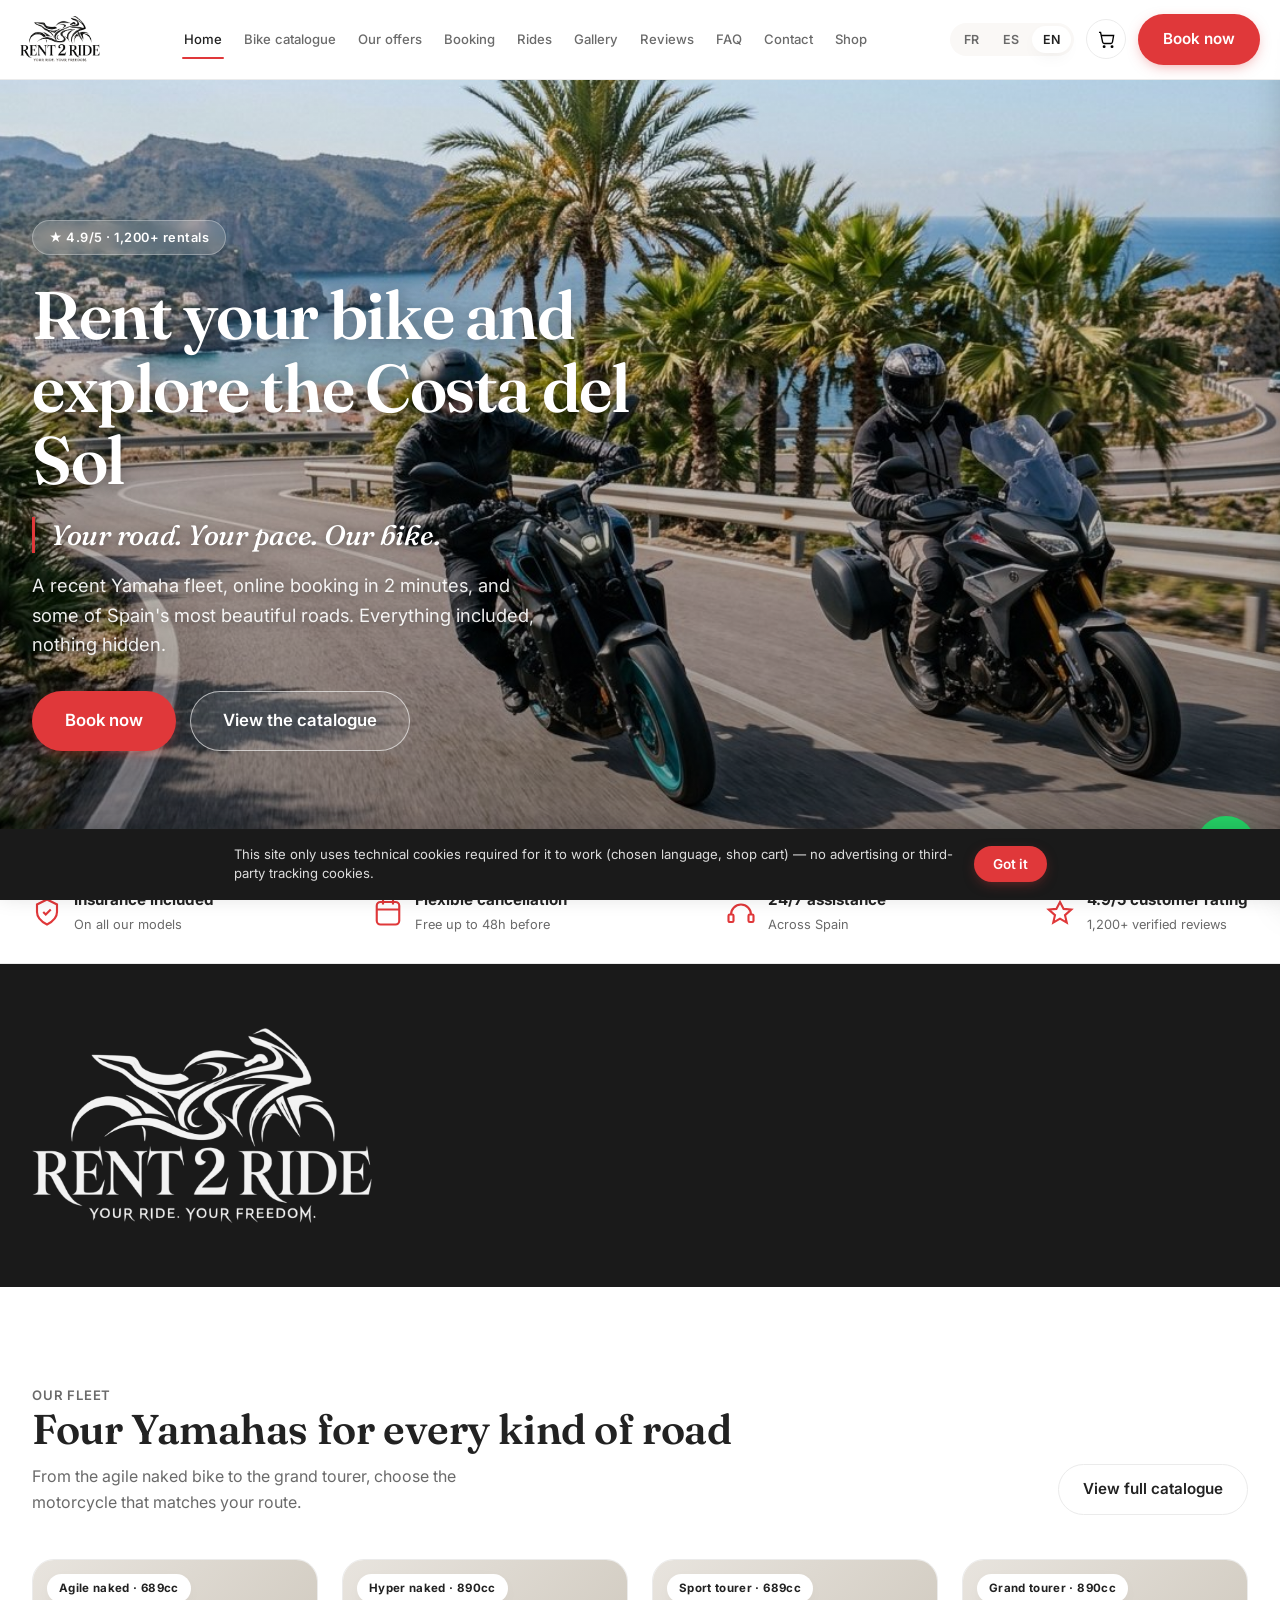
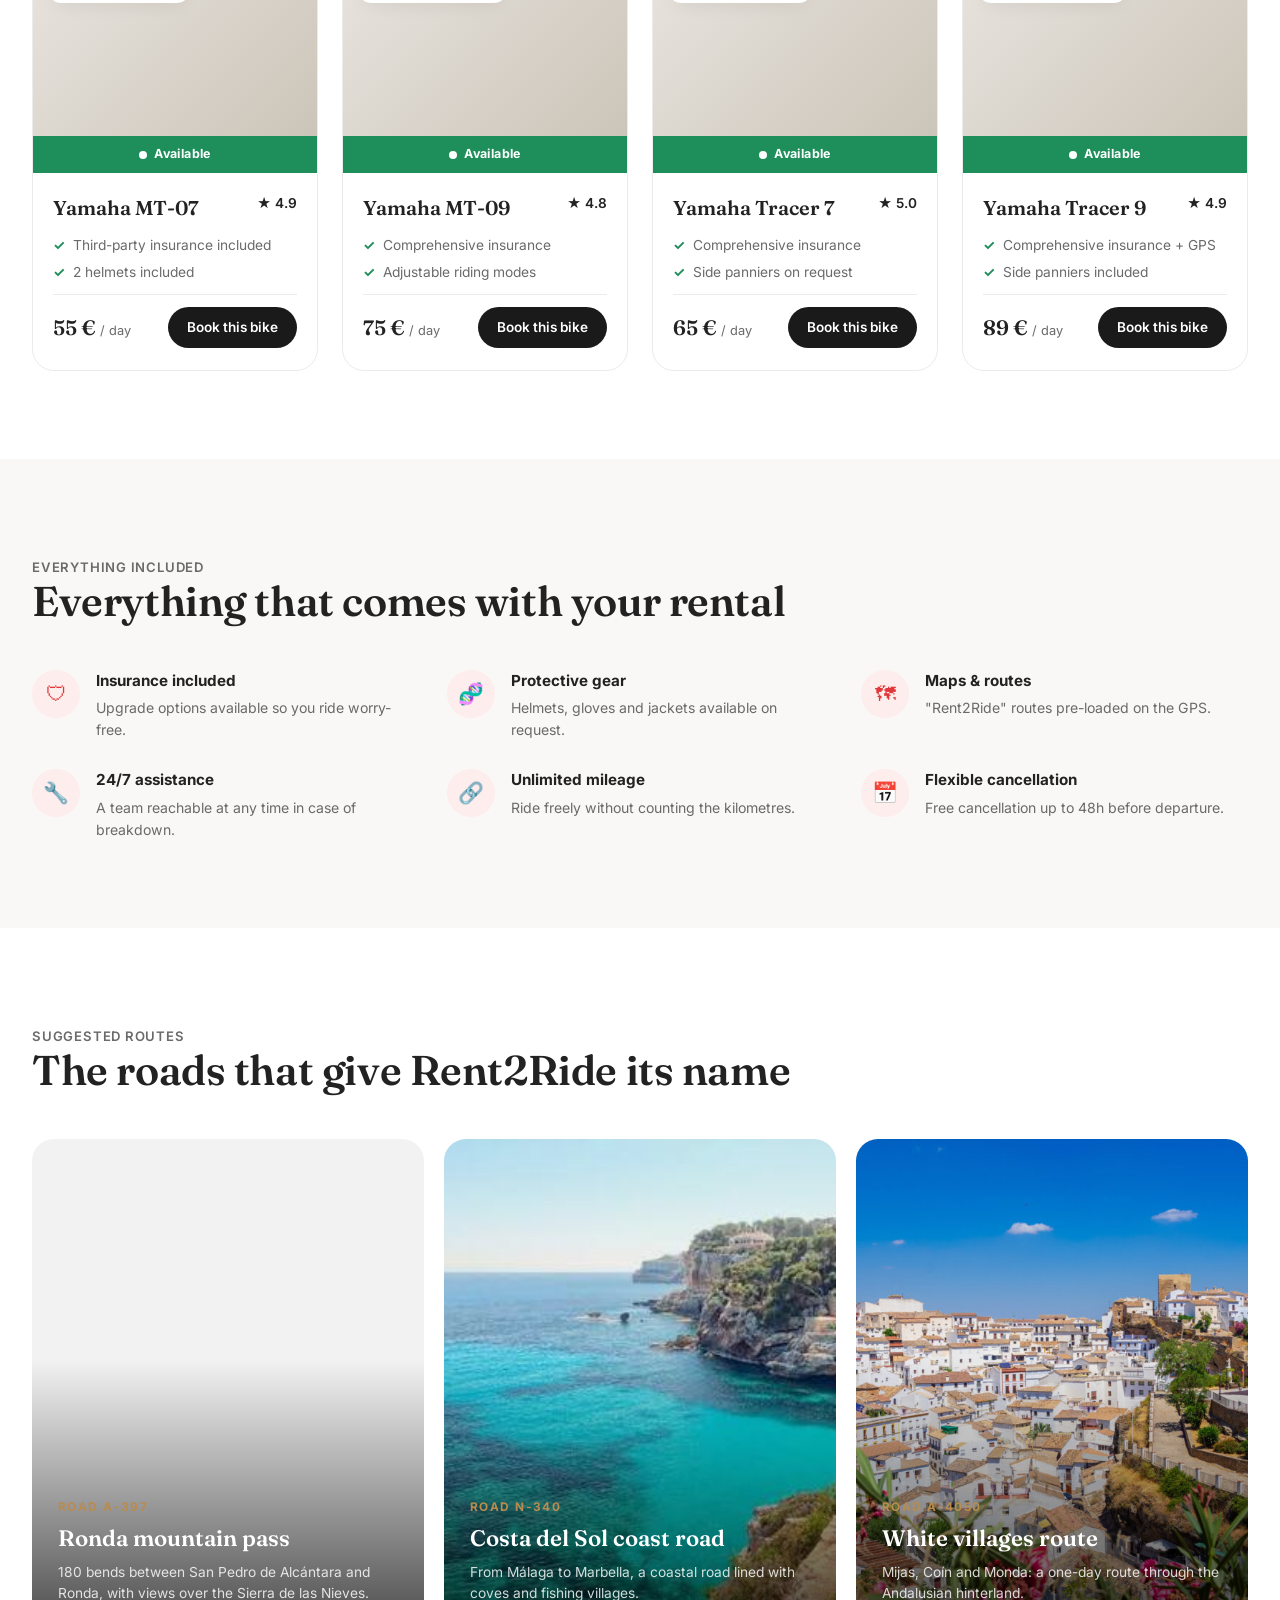
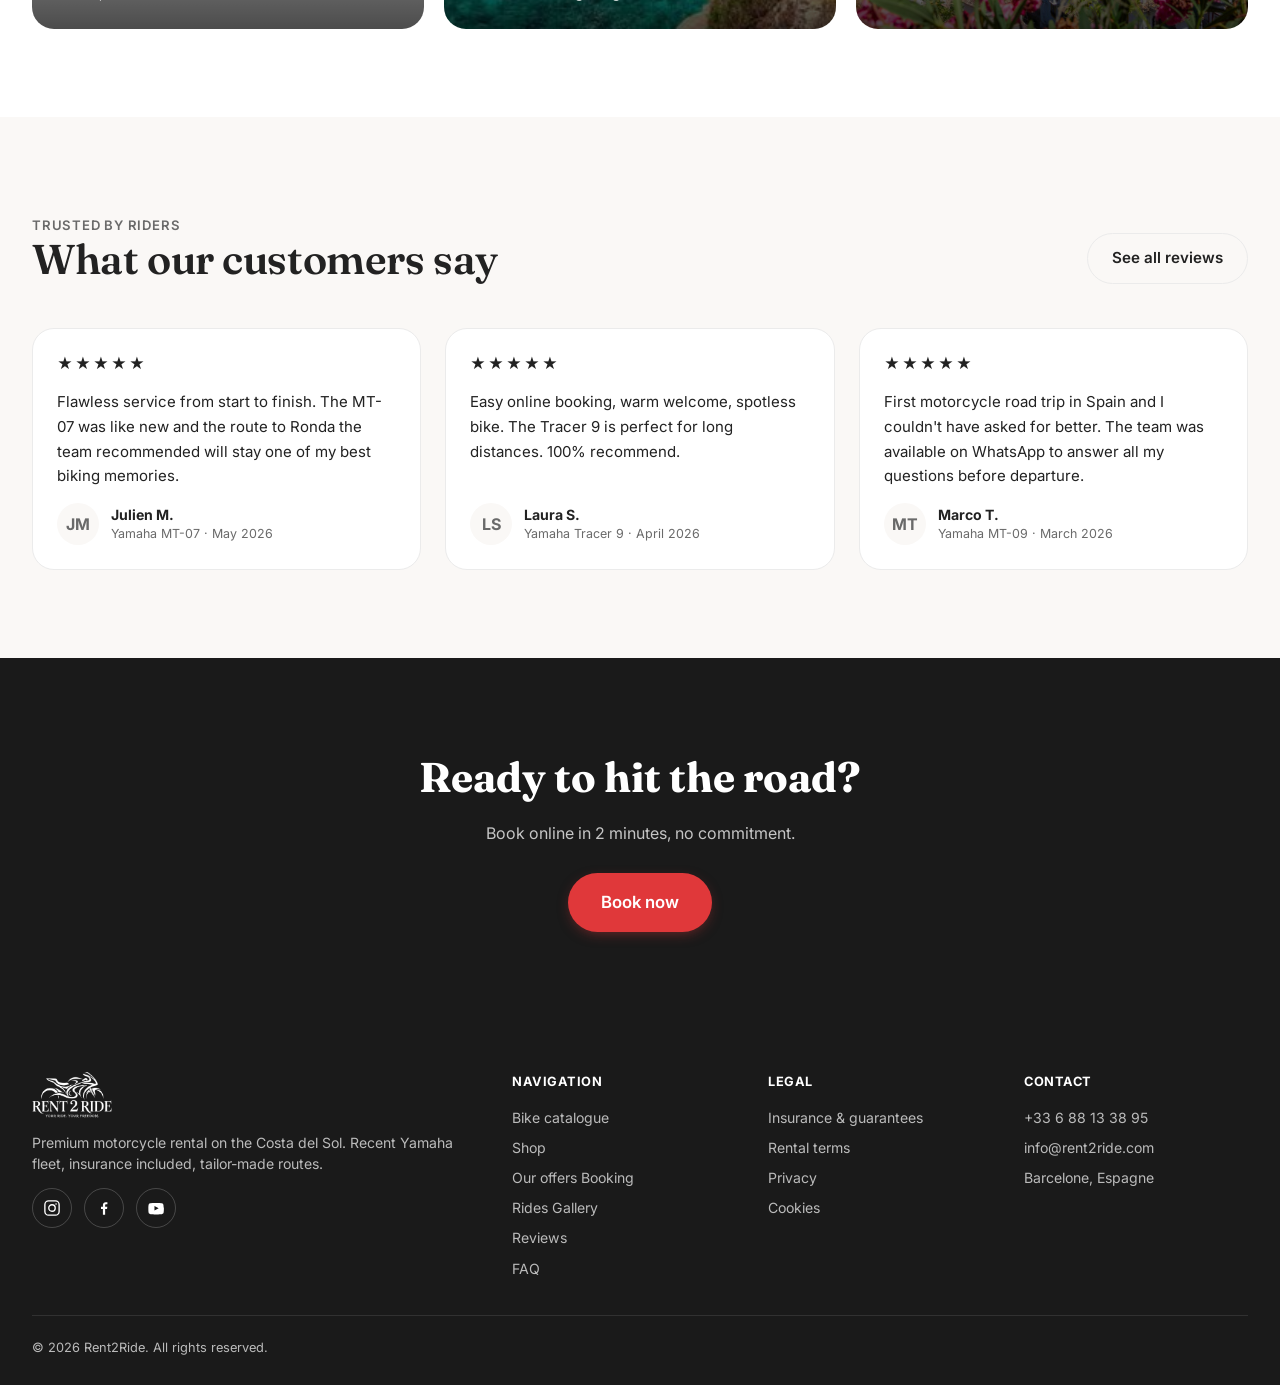
==== commit d12fc7b2: "maj" ====
--- a/index.html
+++ b/index.html
@@ -145,37 +145,6 @@
   </div>
 </section>
 
-<!-- ================= WHY US ================= -->
-<section class="section section--cream">
-  <div class="container">
-    <div class="section-head">
-      <div>
-        <p class="eyebrow" data-i18n="why_eyebrow">POURQUOI RENT2RIDE</p>
-        <h2 data-i18n="why_title">Pas une plateforme. Une équipe sur place.</h2>
-        <p data-i18n="why_sub">Vous pouvez réserver une moto sur une marketplace anonyme. Ou nous appeler.</p>
-      </div>
-    </div>
-    <div class="included-grid">
-      <div class="included-item">
-        <div class="included-icon">&#128205;</div>
-        <div><h4 data-i18n="why1_t">Une équipe locale, joignable</h4><p data-i18n="why1_p">Eloy est basé sur la Costa del Sol et répond en direct, pas un centre d'appel délocalisé.</p></div>
-      </div>
-      <div class="included-item">
-        <div class="included-icon">&#128181;</div>
-        <div><h4 data-i18n="why2_t">Prix affichés, sans commission cachée</h4><p data-i18n="why2_p">Ce que vous voyez sur le site est ce que vous payez, contrairement aux marketplaces qui ajoutent des frais de service.</p></div>
-      </div>
-      <div class="included-item">
-        <div class="included-icon">&#128295;</div>
-        <div><h4 data-i18n="why3_t">Motos que nous connaissons par cœur</h4><p data-i18n="why3_p">Chaque moto est entretenue et inspectée par notre équipe, pas par un partenaire anonyme.</p></div>
-      </div>
-      <div class="included-item">
-        <div class="included-icon">&#9742;</div>
-        <div><h4 data-i18n="why4_t">Assistance en cas de pépin</h4><p data-i18n="why4_p">Panne, question sur un itinéraire, urgence : quelqu'un décroche, pas un formulaire de ticket.</p></div>
-      </div>
-    </div>
-  </div>
-</section>
-
 <!-- ================= FLEET PREVIEW ================= -->
 <section class="section">
   <div class="container">
@@ -402,32 +371,9 @@
   </div>
 </section>
 
-<!-- ================= REFERRAL TEASER ================= -->
-<section class="section section--cream" style="padding-top:0;">
-  <div class="container" style="max-width:640px; text-align:center; background:#fff; border-radius:var(--radius-lg); padding:32px 28px; box-shadow:0 2px 16px rgba(0,0,0,.05);">
-    <div style="font-size:1.8rem; margin-bottom:8px;">&#129309;</div>
-    <h3 style="margin:0 0 8px;" data-i18n="refteaser_t">Parrainez un ami, gagnez 50 € chacun</h3>
-    <p style="color:var(--c-ink-soft); font-size:.92rem; margin:0 0 18px;" data-i18n="refteaser_p">Votre filleul économise 15 % sur sa première location, vous recevez votre crédit dès qu'il roule.</p>
-    <a href="offres.html#parrainage" class="btn btn-outline" data-i18n="refteaser_cta">Générer mon code de parrainage</a>
-  </div>
-</section>
-
 <!-- ================= FOOTER ================= -->
 <footer class="site-footer">
   <div class="container">
-    <div class="newsletter-bar">
-      <div>
-        <h5 data-i18n="newsletter_t">Restez informé</h5>
-        <p data-i18n="newsletter_p">Bons plans, nouvelles routes, offres exclusives — pas de spam.</p>
-      </div>
-      <div>
-        <form class="newsletter-form">
-          <input type="email" required placeholder="Votre e-mail" data-i18n-placeholder="newsletter_ph">
-          <button type="submit" class="btn btn-primary" data-i18n="newsletter_btn">S'inscrire</button>
-          <p class="newsletter-success" data-i18n="newsletter_success">Merci ! Vous êtes inscrit.</p>
-        </form>
-      </div>
-    </div>
     <div class="footer-grid">
       <div>
         <div class="logo" style="margin-bottom:14px;">
--- a/css/components.css
+++ b/css/components.css
@@ -216,11 +216,15 @@
 
 .bike-photo{
   aspect-ratio:4/3;
-  background:
-    var(--bike-img, linear-gradient(135deg,#e8e4de,#c9c2b6));
-  background-size:cover; background-position:center;
+  background:linear-gradient(135deg,#e8e4de,#c9c2b6);
   position:relative;
-}
+  overflow:hidden;
+}
+.bike-photo img.bike-main-img{
+  width:100%; height:100%; object-fit:cover; display:block;
+  transition:transform .4s ease;
+}
+.bike-card:hover .bike-photo img.bike-main-img{ transform:scale(1.06); }
 .bike-badge{
   position:absolute; top:14px; left:14px;
   background:#fff; color:var(--c-ink);
@@ -552,26 +556,6 @@
    FOOTER
    ========================================================= */
 .site-footer{ background:var(--c-dark); color:rgba(255,255,255,.7); padding:52px 0 28px; font-size:.88rem; }
-
-.newsletter-bar{
-  display:flex; align-items:center; justify-content:space-between; flex-wrap:wrap;
-  gap:18px; padding-bottom:36px; margin-bottom:36px;
-  border-bottom:1px solid rgba(255,255,255,.12);
-}
-.newsletter-bar h5{ color:#fff; font-size:1rem; font-weight:700; margin:0 0 4px; }
-.newsletter-bar p{ margin:0; font-size:.85rem; color:rgba(255,255,255,.6); }
-.newsletter-form{ display:flex; gap:10px; flex-wrap:wrap; }
-.newsletter-form input[type=email]{
-  padding:11px 16px; border-radius:var(--radius-pill); border:1px solid rgba(255,255,255,.2);
-  background:rgba(255,255,255,.06); color:#fff; font-family:var(--f-body); font-size:.88rem;
-  min-width:220px;
-}
-.newsletter-form input[type=email]::placeholder{ color:rgba(255,255,255,.45); }
-.newsletter-form button{ white-space:nowrap; }
-.newsletter-success{ display:none; font-size:.85rem; color:#8FD19E; margin-top:8px; width:100%; }
-.newsletter-success.show{ display:block; }
-@media (max-width:700px){ .newsletter-bar{ flex-direction:column; align-items:flex-start; } .newsletter-form{ width:100%; } .newsletter-form input[type=email]{ flex:1; } }
-
 .footer-grid{ display:grid; grid-template-columns:2fr 1fr 1fr 1fr; gap:32px; margin-bottom:36px; }
 @media (max-width:880px){ .footer-grid{ grid-template-columns:1fr 1fr; } }
 @media (max-width:560px){ .footer-grid{ grid-template-columns:1fr; } }
@@ -1269,6 +1253,26 @@
 .promo-feedback.is-invalid{ color:var(--c-accent); }
 
 /* =========================================================
+   SIGNATURE DE MARQUE (page d'accueil)
+   ========================================================= */
+.brand-signature{
+  background:var(--c-dark);
+  padding:64px 0;
+  text-align:center;
+}
+.brand-signature-logo{
+  max-width:340px; width:100%; height:auto;
+  filter:brightness(0) invert(1); /* logo noir -> blanc, pour ressortir sur fond sombre */
+  opacity:.95;
+}
+.brand-signature-tagline{
+  margin:20px 0 0;
+  font-family:var(--f-display); font-style:italic; font-weight:500;
+  font-size:clamp(1rem, 2vw, 1.25rem);
+  color:rgba(255,255,255,.75);
+}
+
+/* =========================================================
    COMPARATEUR DE MODÈLES (page Catalogue)
    ========================================================= */
 .compare-table td:first-child, .compare-table th:first-child{
@@ -1386,41 +1390,31 @@
 .weather-widget span{ font-size:.8rem; color:var(--c-ink-soft); }
 
 /* =========================================================
-   RENT2RIDE — SIGNATURE DE MARQUE DISCRÈTE
-   ========================================================= */
-
-.brand-signature {
-  height: 44px;
-  background: #171717;
-  display: flex;
-  align-items: center;
-  justify-content: center;
-  padding: 6px 20px;
-}
-
-.brand-signature .container {
-  width: 100%;
-  display: flex;
-  align-items: center;
-  justify-content: center;
-}
-
-.brand-signature-logo {
-  width: 68px;
-  height: auto;
-  max-height: 32px;
-  object-fit: contain;
-  display: block;
-  opacity: .85;
-}
-
-@media (max-width: 768px) {
-  .brand-signature {
-    height: 40px;
-  }
-
-  .brand-signature-logo {
-    width: 58px;
-    max-height: 28px;
-  }
-}
+   GALERIE MINIATURES + FICHE TECHNIQUE (page Catalogue)
+   ========================================================= */
+.bike-gallery-thumbs{
+  display:flex; gap:7px; padding:10px 20px 0;
+}
+.bike-thumb{
+  width:62px; height:47px; border-radius:var(--radius-sm);
+  background-size:cover; background-position:center;
+  border:2px solid transparent; cursor:pointer; padding:0;
+  opacity:.6; transition:opacity .2s, border-color .2s, transform .2s;
+}
+.bike-thumb:hover{ opacity:.9; transform:translateY(-2px); }
+.bike-thumb.is-active{ opacity:1; border-color:var(--c-accent); }
+
+.bike-desc{ font-size:.86rem; color:var(--c-ink-soft); line-height:1.55; margin:0; }
+
+.bike-specs-grid{
+  display:grid; grid-template-columns:repeat(4,1fr); gap:10px;
+  background:var(--c-bg-cream); border-radius:var(--radius-sm);
+  padding:12px 10px;
+}
+.bike-specs-grid div{ text-align:center; }
+.bike-specs-grid span{
+  display:block; font-size:.66rem; letter-spacing:.04em; text-transform:uppercase;
+  color:var(--c-ink-faint); margin-bottom:3px;
+}
+.bike-specs-grid strong{ font-size:.86rem; font-weight:700; }
+@media (max-width:480px){ .bike-specs-grid{ grid-template-columns:repeat(2,1fr); } }
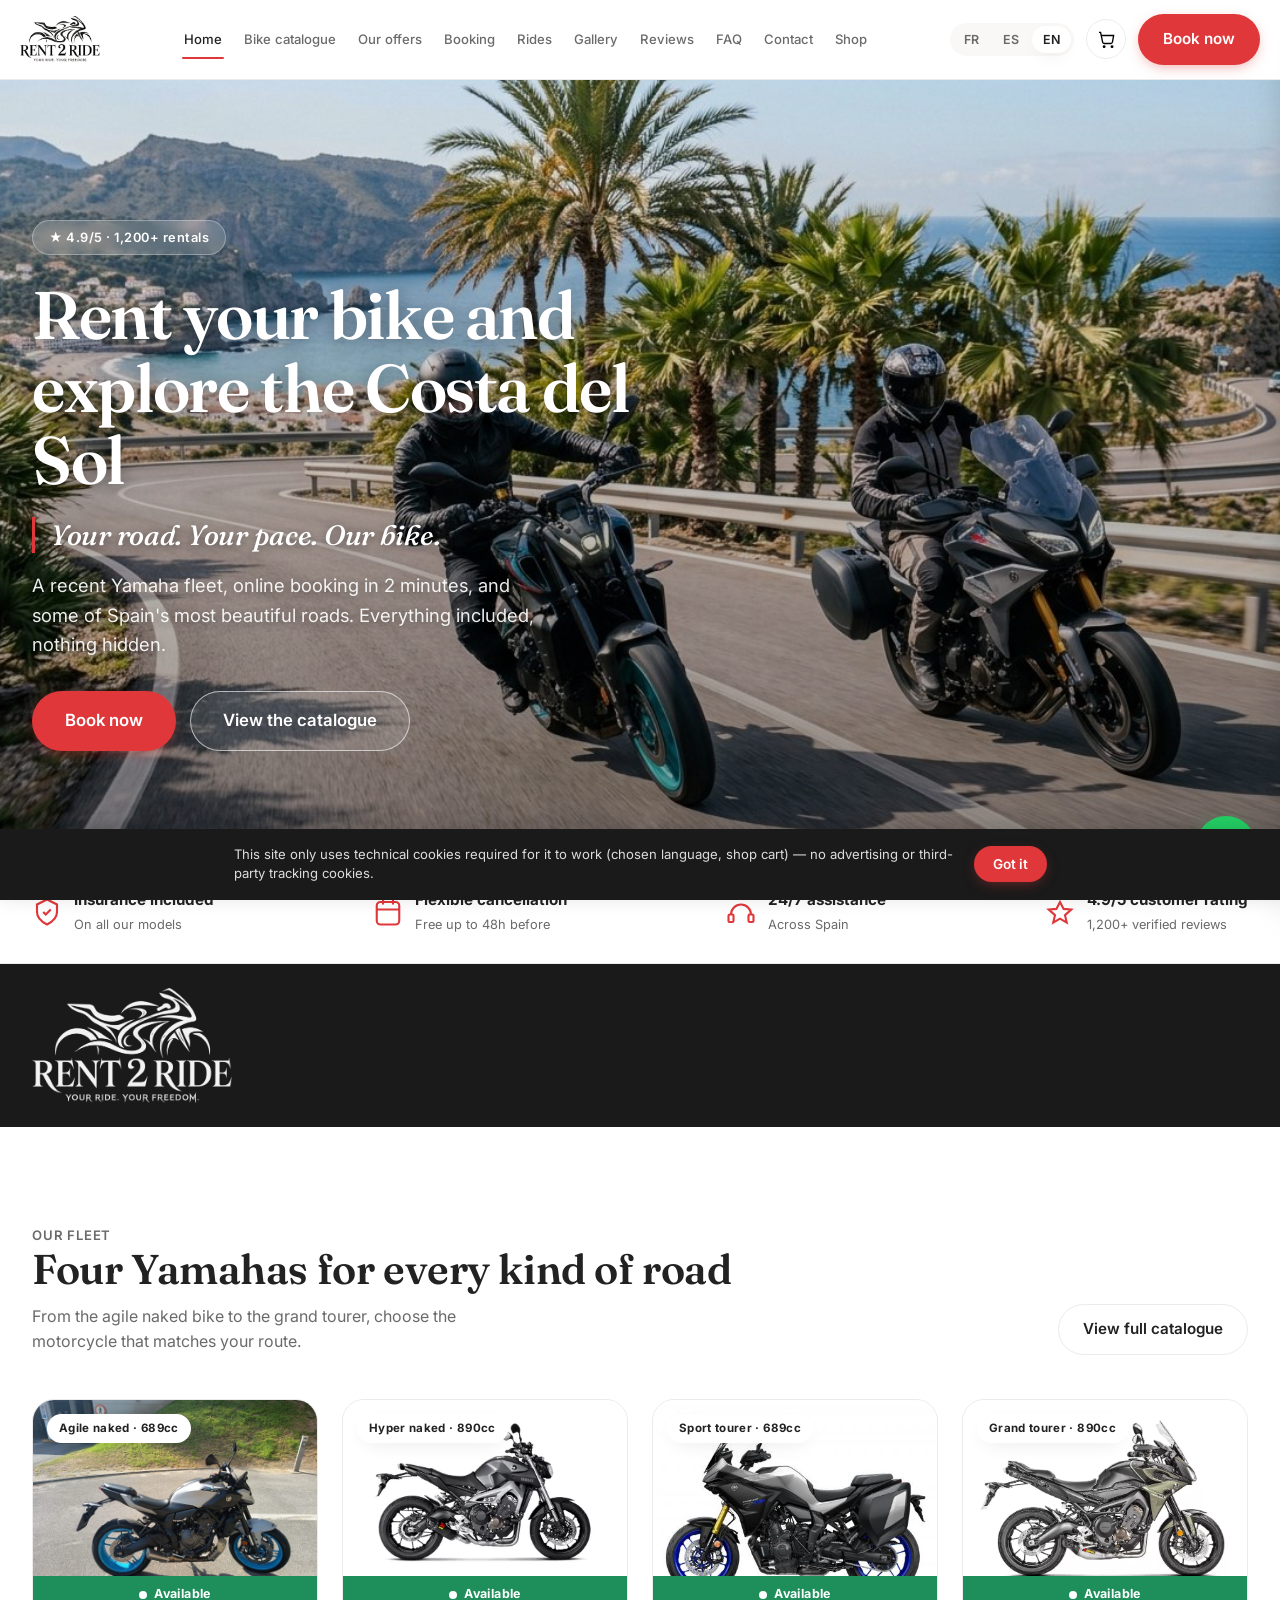
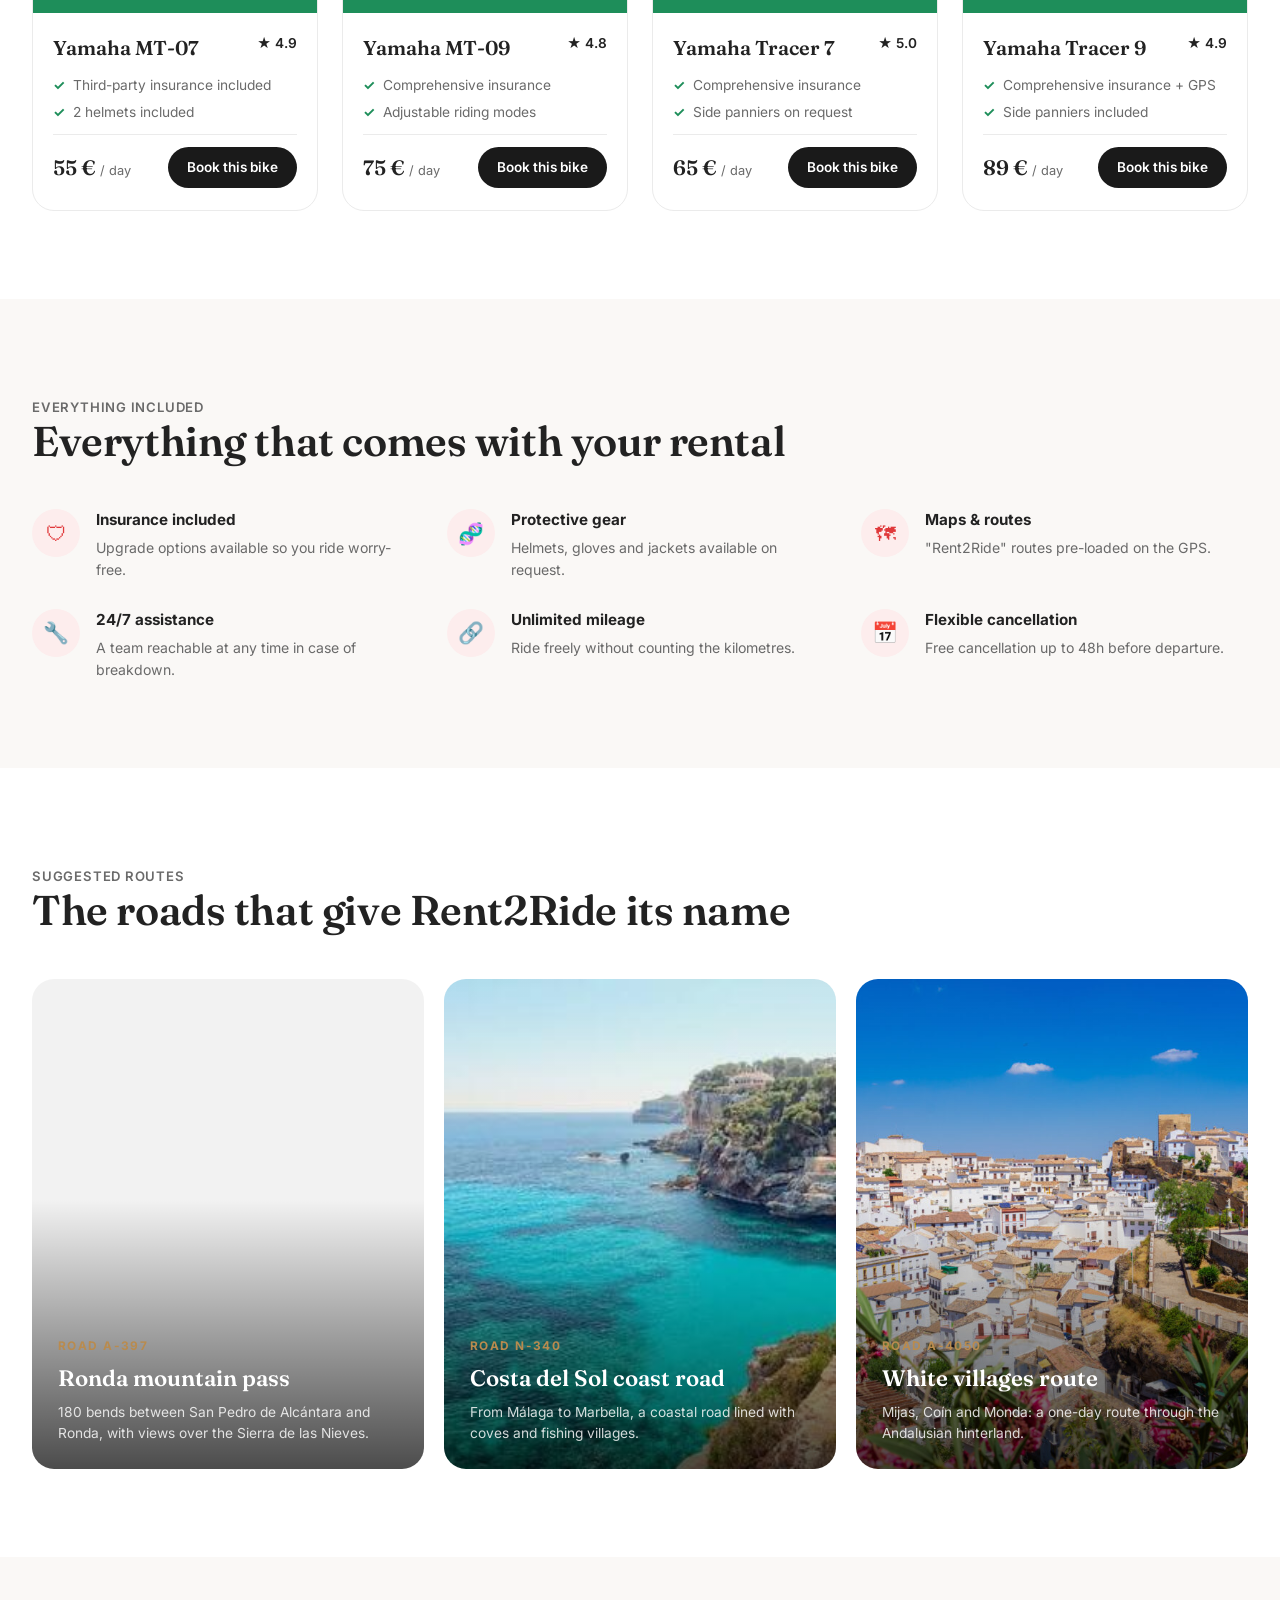
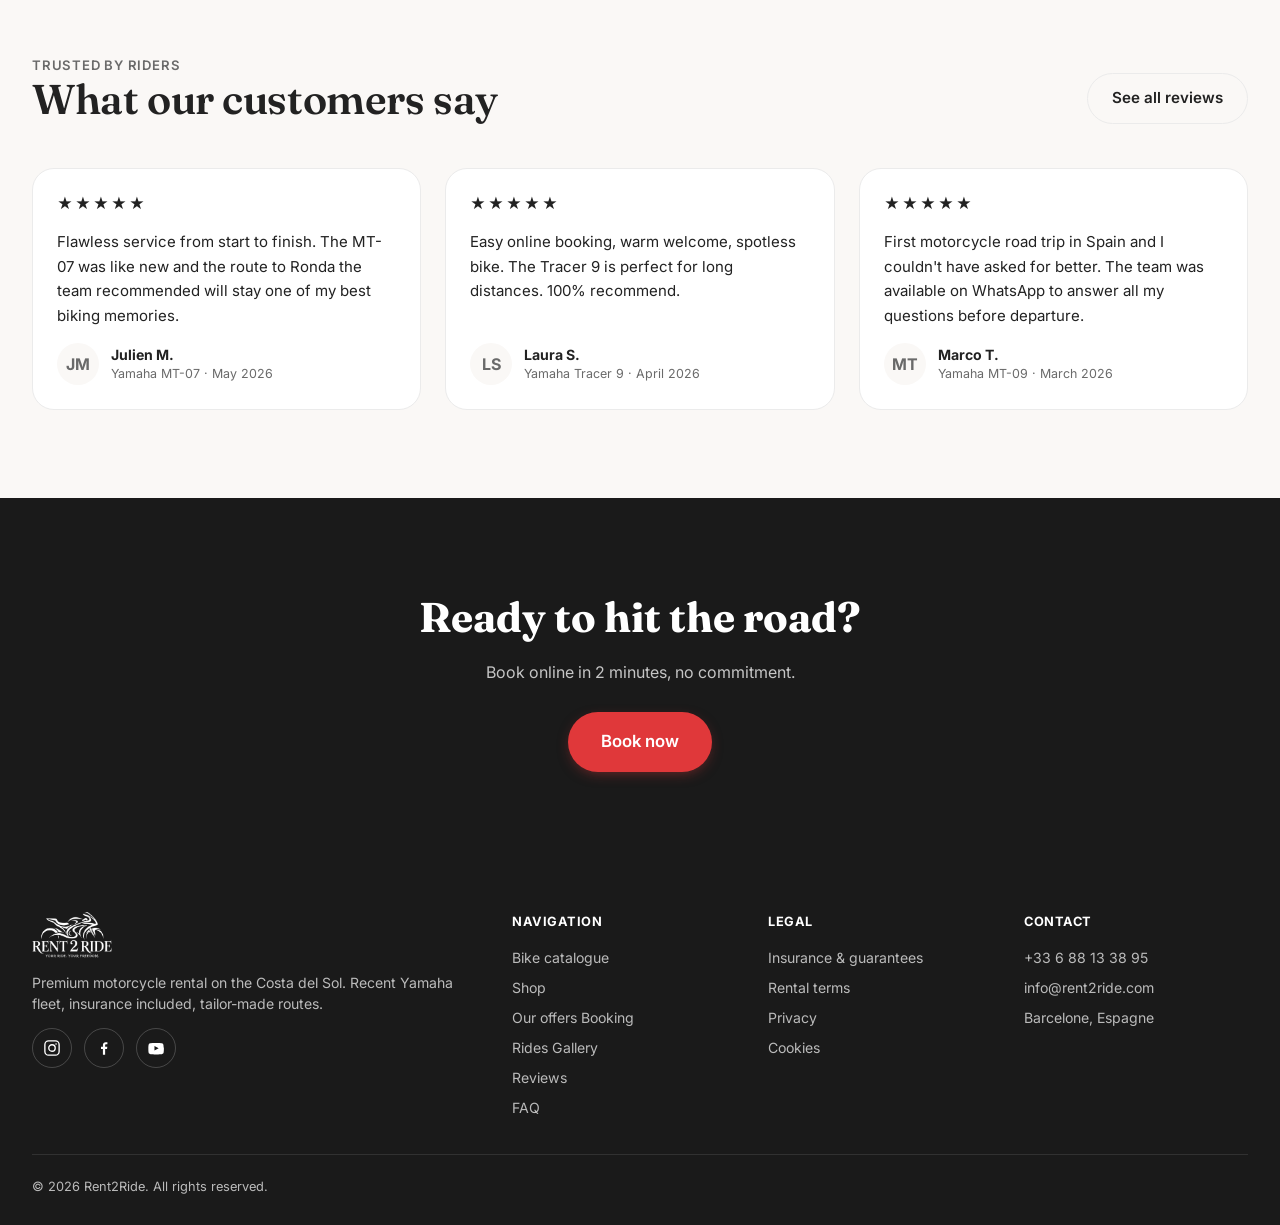
==== commit 5fa9b887: "maj" ====
--- a/index.html
+++ b/index.html
@@ -160,7 +160,8 @@
     <div class="fleet-grid">
 
       <article class="bike-card" data-model="mt07">
-        <div class="bike-photo" style="--bike-img:url('../images/mt07.jpg')">
+        <div class="bike-photo">
+          <img class="bike-main-img" src="./images/mt07-1.jpg" alt="Yamaha MT-07">
           <span class="bike-badge" data-i18n="bike_mt07_tag">Naked agile · 689 cc</span>
           <span class="bike-availability is-available"></span>
         </div>
@@ -181,7 +182,8 @@
       </article>
 
       <article class="bike-card" data-model="mt09">
-        <div class="bike-photo" style="--bike-img:url('../images/mt09.jpg')">
+        <div class="bike-photo">
+          <img class="bike-main-img" src="./images/mt09.jpg" alt="Yamaha MT-09">
           <span class="bike-badge" data-i18n="bike_mt09_tag">Hyper naked · 890 cc</span>
           <span class="bike-availability is-available"></span>
         </div>
@@ -202,7 +204,8 @@
       </article>
 
       <article class="bike-card" data-model="tracer7">
-        <div class="bike-photo" style="--bike-img:url('../images/tracer7.jpg')">
+        <div class="bike-photo">
+          <img class="bike-main-img" src="./images/tracer7.jpg" alt="Yamaha Tracer 7">
           <span class="bike-badge" data-i18n="bike_tracer7_tag">Routière sport · 689 cc</span>
           <span class="bike-availability is-available"></span>
         </div>
@@ -223,7 +226,8 @@
       </article>
 
       <article class="bike-card" data-model="tracer9">
-        <div class="bike-photo" style="--bike-img:url('../images/tracer9.jpg')">
+        <div class="bike-photo">
+          <img class="bike-main-img" src="./images/tracer9.jpg" alt="Yamaha Tracer 9">
           <span class="bike-badge" data-i18n="bike_tracer9_tag">Grand tourisme · 890 cc</span>
           <span class="bike-availability is-unavailable"></span>
         </div>
--- a/css/components.css
+++ b/css/components.css
@@ -1257,11 +1257,11 @@
    ========================================================= */
 .brand-signature{
   background:var(--c-dark);
-  padding:64px 0;
+  padding:24px 0;
   text-align:center;
 }
 .brand-signature-logo{
-  max-width:340px; width:100%; height:auto;
+  max-width:200px; width:100%; height:auto;
   filter:brightness(0) invert(1); /* logo noir -> blanc, pour ressortir sur fond sombre */
   opacity:.95;
 }
@@ -1418,3 +1418,10 @@
 }
 .bike-specs-grid strong{ font-size:.86rem; font-weight:700; }
 @media (max-width:480px){ .bike-specs-grid{ grid-template-columns:repeat(2,1fr); } }
+
+/* =========================================================
+   CRÉNEAUX HORAIRES COLLECTE/RETOUR (page Réservation)
+   ========================================================= */
+.field-row{ display:flex; gap:14px; }
+.field-row .field{ flex:1; }
+.field-note{ font-size:.78rem; color:var(--c-ink-faint); line-height:1.5; margin:-6px 0 16px; }
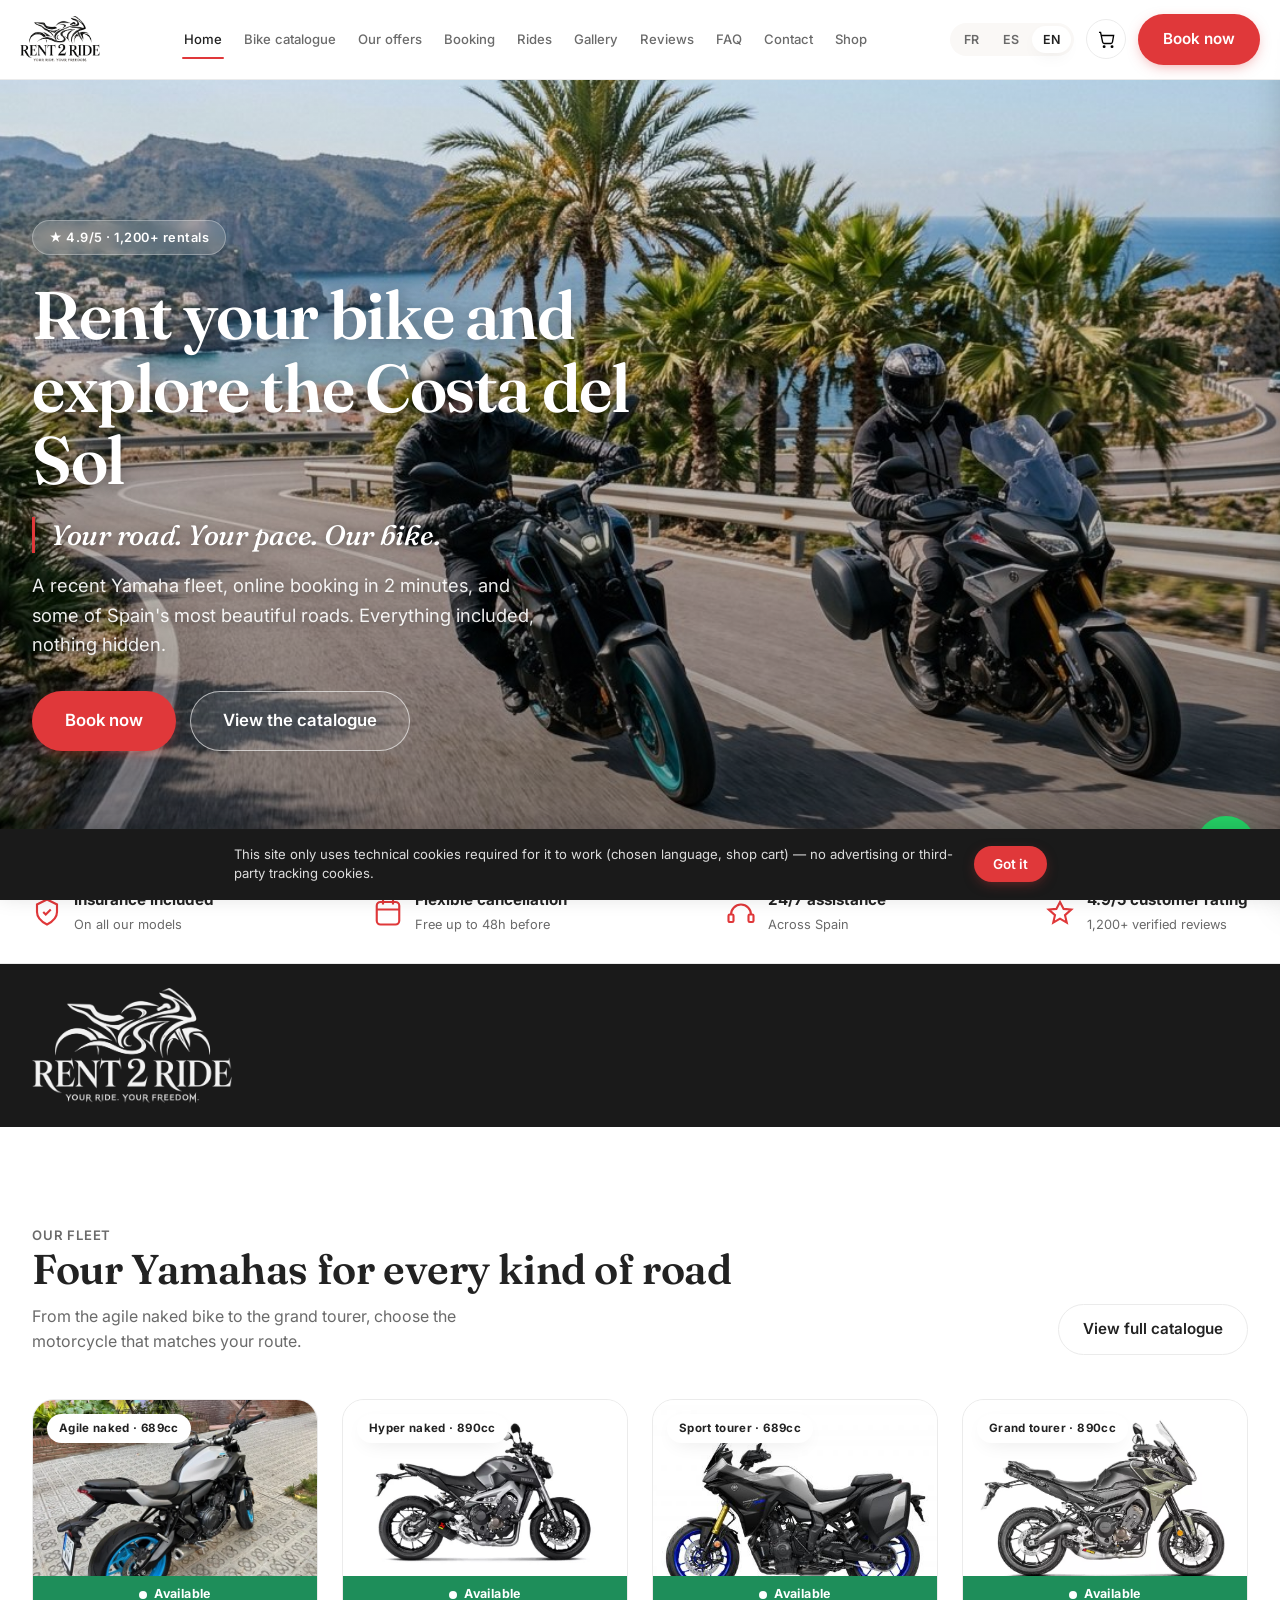
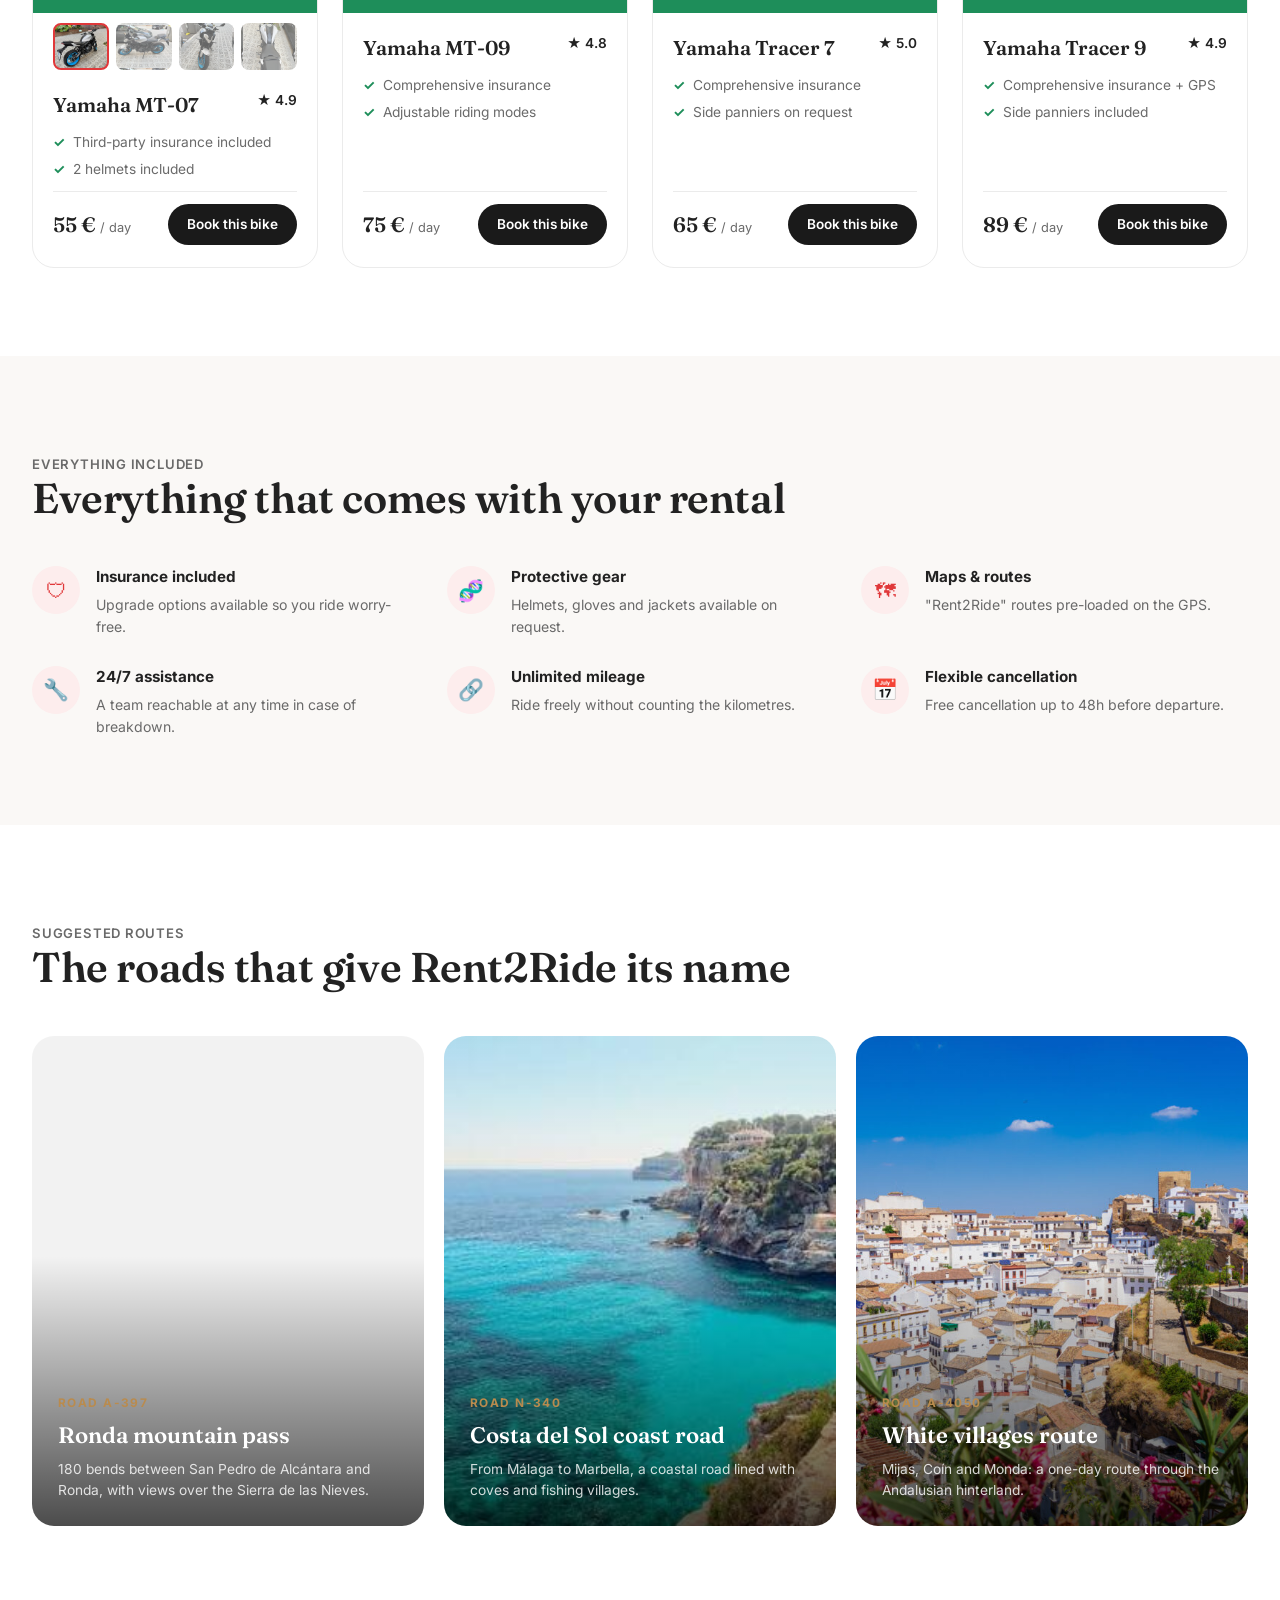
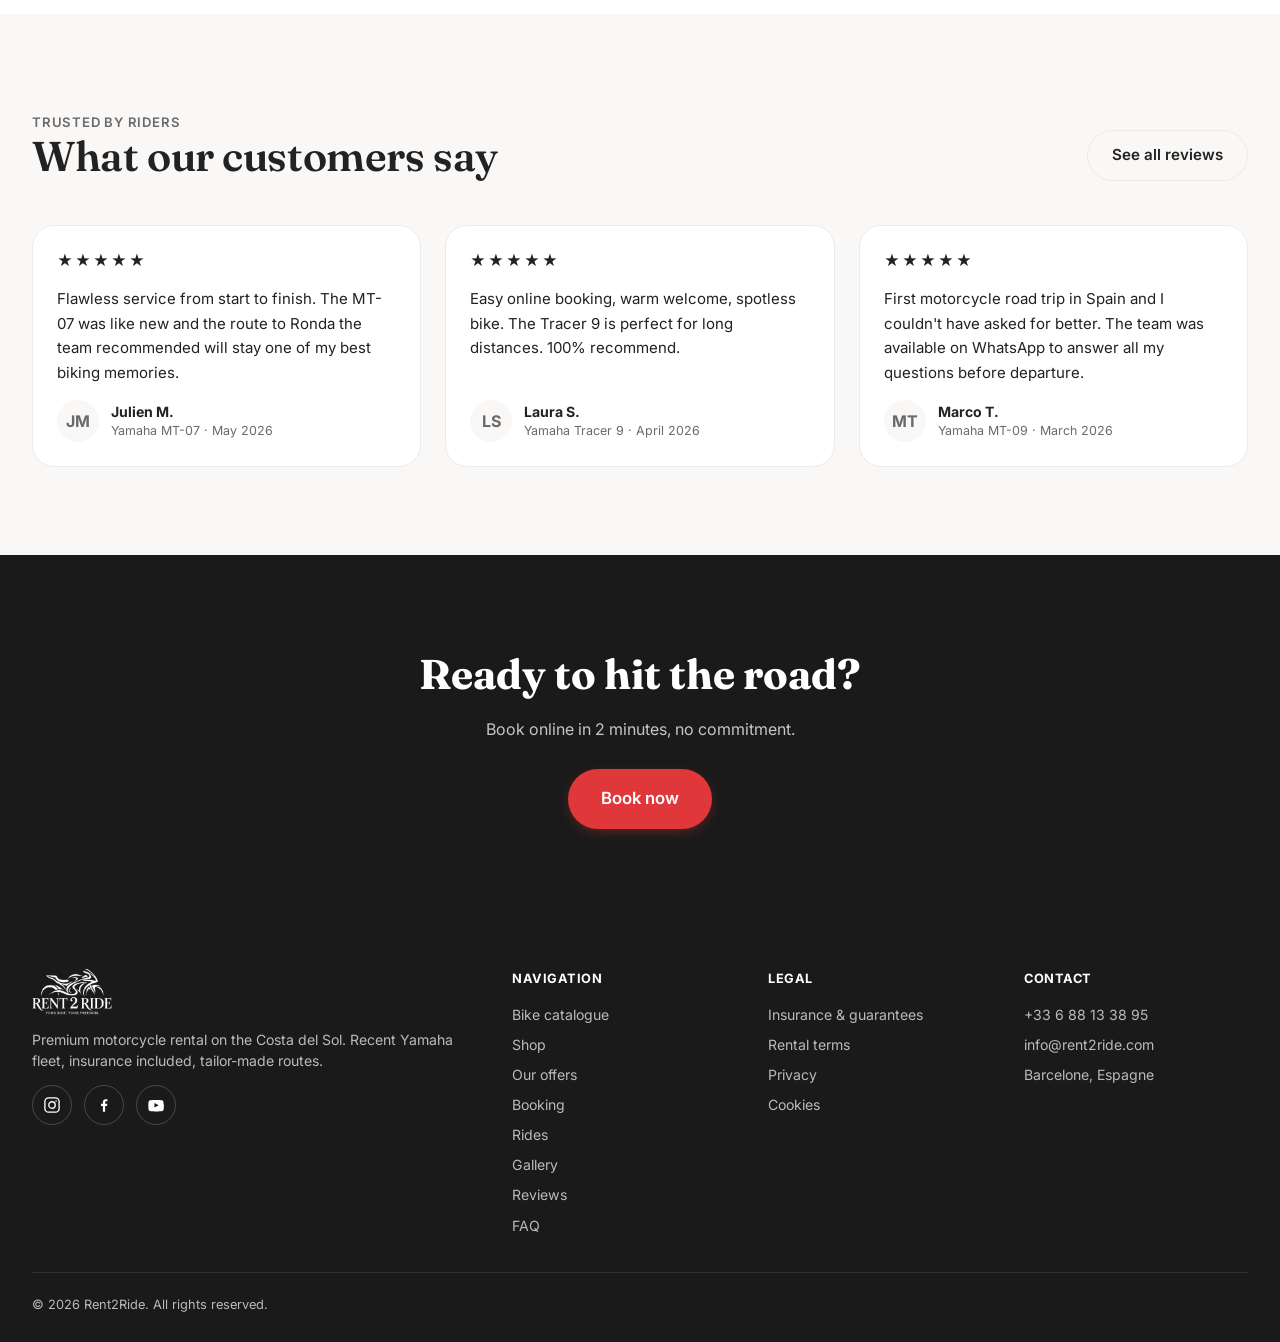
==== commit 416cf2a7: "maj" ====
--- a/index.html
+++ b/index.html
@@ -165,6 +165,12 @@
           <span class="bike-badge" data-i18n="bike_mt07_tag">Naked agile · 689 cc</span>
           <span class="bike-availability is-available"></span>
         </div>
+        <div class="bike-gallery-thumbs">
+          <button type="button" class="bike-thumb is-active" style="background-image:url('./images/mt07-1.jpg')" data-img="./images/mt07-1.jpg" aria-label="Photo 1"></button>
+          <button type="button" class="bike-thumb" style="background-image:url('./images/mt07-2.jpg')" data-img="./images/mt07-2.jpg" aria-label="Photo 2"></button>
+          <button type="button" class="bike-thumb" style="background-image:url('./images/mt07-3.jpg')" data-img="./images/mt07-3.jpg" aria-label="Photo 3"></button>
+          <button type="button" class="bike-thumb" style="background-image:url('./images/mt07-4.jpg')" data-img="./images/mt07-4.jpg" aria-label="Photo 4"></button>
+        </div>
         <div class="bike-body">
           <div class="bike-top-row">
             <div><h3 class="bike-name" data-i18n="bike_mt07_name">Yamaha MT-07</h3></div>
@@ -401,10 +407,10 @@
         <ul>
           <li><a href="catalogue.html" data-i18n="nav_fleet">Catalogue motos</a></li>
           <li><a href="boutique.html" data-i18n="nav_shop">Boutique</a></li>
-          <li><a href="offres.html" data-i18n="nav_packs">Nos offres</a>
-      <a href="reservation.html" data-i18n="nav_booking">Réservation</a></li>
-          <li><a href="balades.html" data-i18n="nav_rides">Balades</a>
-      <a href="galerie.html" data-i18n="nav_gallery">Galerie</a></li>
+          <li><a href="offres.html" data-i18n="nav_packs">Nos offres</a></li>
+          <li><a href="reservation.html" data-i18n="nav_booking">Réservation</a></li>
+          <li><a href="balades.html" data-i18n="nav_rides">Balades</a></li>
+          <li><a href="galerie.html" data-i18n="nav_gallery">Galerie</a></li>
           <li><a href="avis.html" data-i18n="nav_reviews">Avis clients</a></li>
           <li><a href="faq.html" data-i18n="nav_faq">FAQ</a></li>
         </ul>
